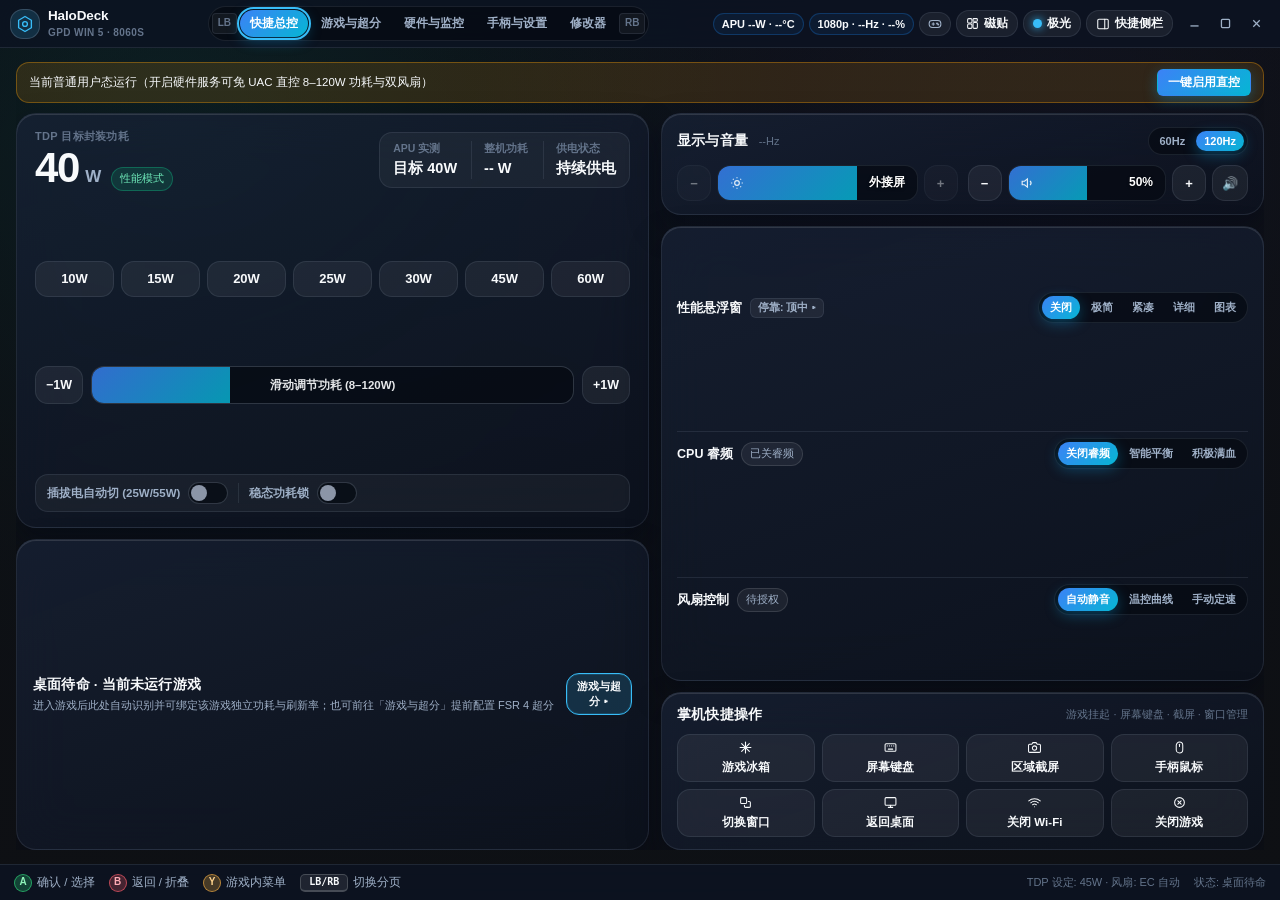
==== src/HaloDeck.App/WebUI/index.html @ 97530189 "feat: 新增游戏修改器功能（flingtrainer 搜索/下载/启动） - 新增「修改器」标签页：支持自由搜索 + 从游戏库选择搜索 - 从 flingtrainer.com 抓取搜索结果与下载" ====
<!DOCTYPE html>
<html lang="zh-CN">
<head>
  <meta charset="UTF-8" />
  <meta name="viewport" content="width=device-width, initial-scale=1.0" />
  <title>HaloDeck · 掌机全能控制中心</title>
  <link rel="stylesheet" href="styles.css" />
</head>
<body class="mode-console" data-theme="aurora" data-layout="bento">
  <!-- Dynamic Game Hero Blurred Backdrop -->
  <div id="ambientBackdrop" class="ambient-backdrop" aria-hidden="true">
    <img id="ambientHeroImg" class="ambient-hero-img is-empty" alt="" />
    <div class="ambient-vignette"></div>
  </div>

  <div id="appShell" class="app-shell">
    <!-- Console Top Navigation Bar (48px, hidden in QAM mode) -->
    <header id="topBar" class="top-bar">
      <div class="top-brand">
        <div class="brand-mark" aria-hidden="true">
          <svg viewBox="0 0 24 24" width="18" height="18" fill="none" stroke="currentColor" stroke-width="1.8" stroke-linecap="round" stroke-linejoin="round">
            <polygon points="12 2 20.5 7 20.5 17 12 22 3.5 17 3.5 7"></polygon>
            <circle cx="12" cy="12" r="3.2"></circle>
          </svg>
        </div>
        <div class="brand-copy">
          <span class="brand-title">HaloDeck</span>
          <span id="deviceTag" class="brand-sub">GPD WIN 5 · 8060S</span>
        </div>
      </div>

      <nav class="top-nav" aria-label="主功能导航">
        <span class="bumper-cap" title="LB 向左切换">LB</span>
        <button class="tab-btn active" data-nav="handheld" data-focusable="true">快捷总控</button>
        <button class="tab-btn" data-nav="opti" data-focusable="true">游戏与超分</button>
        <button class="tab-btn" data-nav="monitor" data-focusable="true">硬件与监控</button>
        <button class="tab-btn" data-nav="controls" data-focusable="true">手柄与设置</button>
        <button class="tab-btn" data-nav="trainers" data-focusable="true">修改器</button>
        <span class="bumper-cap" title="RB 向右切换">RB</span>
      </nav>

      <div class="top-actions">
        <button id="topApuChip" class="gp-status-chip sys-top-chip" data-focusable="true" title="点击查看硬件精调与监控">
          <span id="topApuLabel">APU --W · --°C</span>
        </button>

        <button id="topSysChip" class="gp-status-chip sys-top-chip" data-focusable="true" title="点击回到快捷总控">
          <span id="topSysLabel">1080p · --Hz · --%</span>
        </button>

        <div id="controllerChip" class="gp-status-chip" title="控制器连接状态">
          <svg viewBox="0 0 24 24" width="14" height="14" fill="none" stroke="currentColor" stroke-width="1.8" stroke-linecap="round" stroke-linejoin="round">
            <rect x="2" y="6" width="20" height="12" rx="5"></rect>
            <path d="M7 12h4M9 10v4"></path>
            <circle cx="15.5" cy="11" r="0.8" fill="currentColor"></circle>
            <circle cx="17.5" cy="13" r="0.8" fill="currentColor"></circle>
          </svg>
          <span id="controllerLabel">键鼠 / 触摸</span>
        </div>

        <button id="btnLayoutSwitch" class="top-pill-btn" data-focusable="true" title="切换布局风格：掌机大磁贴 / 桌面仪表盘">
          <svg viewBox="0 0 24 24" width="13" height="13" fill="none" stroke="currentColor" stroke-width="1.9" stroke-linecap="round" stroke-linejoin="round">
            <rect x="3" y="3" width="8" height="8" rx="2"></rect>
            <rect x="13" y="3" width="8" height="5" rx="1.6"></rect>
            <rect x="13" y="10" width="8" height="11" rx="2"></rect>
            <rect x="3" y="13" width="8" height="8" rx="2"></rect>
          </svg>
          <span id="topLayoutLabel">磁贴</span>
        </button>

        <button id="btnThemeSwitch" class="top-pill-btn theme-pill-btn" data-focusable="true" title="切换深浅配色：极光深色 / 凝霜浅色">
          <span class="theme-dot" aria-hidden="true"></span>
          <span id="topThemeLabel">极光</span>
        </button>

        <button id="btnOpenQam" class="top-pill-btn" data-focusable="true" title="打开右侧掌机快捷侧栏">
          <svg viewBox="0 0 24 24" width="14" height="14" fill="none" stroke="currentColor" stroke-width="1.8" stroke-linecap="round" stroke-linejoin="round">
            <rect x="3" y="4" width="18" height="16" rx="2"></rect>
            <line x1="15" y1="4" x2="15" y2="20"></line>
          </svg>
          <span>快捷侧栏</span>
        </button>

        <div class="win-controls">
          <button id="btnMinimize" class="win-btn" title="最小化到托盘" aria-label="最小化">
            <svg viewBox="0 0 16 16" width="13" height="13" fill="none" stroke="currentColor" stroke-width="1.6"><line x1="3" y1="11" x2="13" y2="11"></line></svg>
          </button>
          <button id="btnFullscreen" class="win-btn" title="切换全屏掌机模式" aria-label="全屏">
            <svg viewBox="0 0 16 16" width="13" height="13" fill="none" stroke="currentColor" stroke-width="1.6"><rect x="3" y="3" width="10" height="10" rx="1.2"></rect></svg>
          </button>
          <button id="btnCloseApp" class="win-btn win-btn-close" title="隐藏到系统托盘" aria-label="关闭">
            <svg viewBox="0 0 16 16" width="13" height="13" fill="none" stroke="currentColor" stroke-width="1.6"><line x1="4" y1="4" x2="12" y2="12"></line><line x1="12" y1="4" x2="4" y2="12"></line></svg>
          </button>
        </div>
      </div>
    </header>

    <!-- Primary Content Region (dynamically rendered for Console OR QAM mode) -->
    <main id="mainView" class="main-view"></main>

    <!-- Right Vertical Icon Rail (visible only in QAM mode, matched to frequency order) -->
    <aside id="qamRail" class="qam-rail hidden" aria-label="侧栏页面切换">
      <span class="qam-bumper">LB</span>
      <div class="qam-rail-items">
        <button class="qam-rail-btn active" data-qam-tab="handheld" title="一屏快捷总控">
          <svg viewBox="0 0 24 24" width="18" height="18" fill="none" stroke="currentColor" stroke-width="1.8" stroke-linecap="round" stroke-linejoin="round">
            <rect x="3" y="3" width="8" height="8" rx="2.2"></rect>
            <rect x="13" y="3" width="8" height="8" rx="2.2"></rect>
            <rect x="3" y="13" width="8" height="8" rx="2.2"></rect>
            <rect x="13" y="13" width="8" height="8" rx="2.2"></rect>
          </svg>
        </button>
        <button class="qam-rail-btn" data-qam-tab="opti" title="游戏专属与超分">
          <svg viewBox="0 0 24 24" width="18" height="18" fill="none" stroke="currentColor" stroke-width="1.8" stroke-linecap="round" stroke-linejoin="round">
            <polygon points="13 2 3 14 12 14 11 22 21 10 12 10 13 2"></polygon>
          </svg>
        </button>
        <button class="qam-rail-btn" data-qam-tab="osd" title="硬件微调与监控">
          <svg viewBox="0 0 24 24" width="18" height="18" fill="none" stroke="currentColor" stroke-width="1.8" stroke-linecap="round" stroke-linejoin="round">
            <polyline points="22 12 18 12 15 20 9 4 6 12 2 12"></polyline>
          </svg>
        </button>
        <button class="qam-rail-btn" data-qam-tab="controls" title="手柄与系统设置">
          <svg viewBox="0 0 24 24" width="18" height="18" fill="none" stroke="currentColor" stroke-width="1.8" stroke-linecap="round" stroke-linejoin="round">
            <rect x="2" y="6" width="20" height="12" rx="4"></rect>
            <path d="M6 12h4M8 10v4"></path>
            <circle cx="15.5" cy="11" r="1"></circle>
            <circle cx="17.5" cy="13" r="1"></circle>
          </svg>
        </button>
      </div>
      <span class="qam-bumper">RB</span>
    </aside>

    <!-- Handheld Bottom Action Prompt Strip -->
    <footer id="gamepadLegend" class="bottom-legend"></footer>
  </div>

  <!-- Frosted Diagnostics / INI Viewer / Back-Key Picker Modal -->
  <div id="modalBackdrop" class="modal-backdrop hidden">
    <div class="modal-panel" role="dialog" aria-modal="true" aria-labelledby="modalTitle">
      <div class="modal-head">
        <div>
          <h3 id="modalTitle" class="modal-title">诊断详情</h3>
          <p id="modalSubtitle" class="modal-sub"></p>
        </div>
        <button id="btnCloseModal" class="btn btn-sm" data-focusable="true">关闭 [B]</button>
      </div>
      <div id="modalBody" class="modal-body"></div>
    </div>
  </div>

  <!-- Non-blocking Floating Toasts -->
  <div id="toastStack" class="toast-stack" aria-live="polite"></div>

  <script src="app.js"></script>
</body>
</html>
---- src/HaloDeck.App/WebUI/styles.css ----
:root {
  --bg-base: #0e1014;
  --bg-elevated: rgba(20, 23, 29, 0.84);
  --bg-card: rgba(24, 28, 35, 0.82);
  --bg-row: rgba(31, 36, 45, 0.72);
  --bg-well: rgba(11, 13, 17, 0.88);
  --accent: #1a8cff;
  --accent-hover: #3399ff;
  --accent-soft: rgba(26, 140, 255, 0.16);
  --accent-glow: rgba(26, 140, 255, 0.34);
  --success: #2fd67b;
  --success-soft: rgba(47, 214, 123, 0.16);
  --warning: #f5b042;
  --warning-soft: rgba(245, 176, 66, 0.16);
  --danger: #ff5d6c;
  --danger-soft: rgba(255, 93, 108, 0.14);
  --border: rgba(255, 255, 255, 0.085);
  --border-strong: rgba(255, 255, 255, 0.16);
  --text-primary: #f2f5fa;
  --text-secondary: #a7b1c2;
  --text-muted: #6c7688;
  --radius-sm: 6px;
  --radius-md: 10px;
  --radius-lg: 14px;
  --font-sans: "Segoe UI Variable Text", "Segoe UI", "Microsoft YaHei UI", sans-serif;
  --font-mono: "Cascadia Code", "Consolas", monospace;
}

* {
  box-sizing: border-box;
  user-select: none;
  -webkit-user-drag: none;
}

html, body {
  margin: 0;
  padding: 0;
  width: 100%;
  height: 100%;
  overflow: hidden;
  background: var(--bg-base);
  color: var(--text-primary);
  font-family: var(--font-sans);
  font-size: 13px;
  line-height: 1.45;
  -webkit-font-smoothing: antialiased;
}

.hidden {
  display: none !important;
}

/* Custom thin dark scrollbars */
::-webkit-scrollbar {
  width: 5px;
  height: 5px;
}
::-webkit-scrollbar-track {
  background: transparent;
}
::-webkit-scrollbar-thumb {
  background: rgba(255, 255, 255, 0.14);
  border-radius: 999px;
}
::-webkit-scrollbar-thumb:hover {
  background: rgba(255, 255, 255, 0.24);
}

/* Blurred dynamic game hero background */
.ambient-backdrop {
  position: fixed;
  inset: 0;
  z-index: 0;
  pointer-events: none;
  overflow: hidden;
  background: radial-gradient(circle at 22% 18%, rgba(38, 52, 74, 0.28), #0e1014 68%);
}

.ambient-hero-img {
  width: 100%;
  height: 100%;
  object-fit: cover;
  transform: scale(1.08);
  filter: blur(42px) brightness(0.36) saturate(1.18);
  opacity: 0.72;
  transition: opacity 0.35s ease;
}

.ambient-hero-img.is-empty {
  opacity: 0;
}

.ambient-vignette {
  position: absolute;
  inset: 0;
  background:
    linear-gradient(180deg, rgba(14, 16, 20, 0.52) 0%, rgba(14, 16, 20, 0.78) 55%, rgba(14, 16, 20, 0.96) 100%),
    radial-gradient(ellipse at 18% 20%, transparent 15%, rgba(14, 16, 20, 0.75) 85%);
}

/* Shell Layout */
.app-shell {
  position: relative;
  z-index: 1;
  display: grid;
  grid-template-rows: 48px 1fr 36px;
  height: 100vh;
  width: 100vw;
}

/* Top Bar */
.top-bar {
  display: flex;
  align-items: center;
  justify-content: space-between;
  padding: 0 10px;
  background: rgba(14, 16, 20, 0.88);
  backdrop-filter: blur(20px);
  border-bottom: 1px solid var(--border);
  gap: 8px;
}

.top-brand {
  display: flex;
  align-items: center;
  gap: 8px;
  min-width: auto;
  flex-shrink: 0;
}

.brand-mark {
  width: 30px;
  height: 30px;
  border-radius: 8px;
  background: rgba(26, 140, 255, 0.14);
  border: 1px solid rgba(26, 140, 255, 0.36);
  color: #7cc0ff;
  display: grid;
  place-items: center;
}

.brand-copy {
  display: flex;
  flex-direction: column;
}

.brand-title {
  font-size: 13.5px;
  font-weight: 700;
  letter-spacing: -0.01em;
}

.brand-sub {
  font-size: 10px;
  color: var(--text-muted);
  font-weight: 600;
  letter-spacing: 0.04em;
}

.top-nav {
  display: flex;
  align-items: center;
  gap: 3px;
  padding: 3px;
  background: var(--bg-well);
  border: 1px solid var(--border);
  border-radius: 9px;
  flex-shrink: 0;
}

.bumper-cap {
  font-size: 10px;
  font-weight: 700;
  color: var(--text-muted);
  padding: 2px 5px;
  border-radius: 4px;
  background: rgba(255, 255, 255, 0.05);
  border: 1px solid var(--border);
  white-space: nowrap;
}

.tab-btn {
  border: none;
  background: transparent;
  color: var(--text-secondary);
  padding: 5px 10px;
  border-radius: 6px;
  font-size: 12px;
  font-weight: 600;
  white-space: nowrap;
  cursor: pointer;
  transition: background 0.14s ease, color 0.14s ease;
}

.tab-btn:hover {
  color: var(--text-primary);
  background: rgba(255, 255, 255, 0.05);
}

.tab-btn.active {
  background: var(--accent);
  color: #ffffff;
  box-shadow: 0 2px 10px var(--accent-glow);
}

.top-actions {
  display: flex;
  align-items: center;
  gap: 5px;
  min-width: 0;
  flex-shrink: 1;
}

.gp-status-chip {
  display: inline-flex;
  align-items: center;
  gap: 5px;
  padding: 4px 8px;
  border-radius: 999px;
  font-size: 11px;
  font-weight: 600;
  white-space: nowrap;
  overflow: hidden;
  text-overflow: ellipsis;
  max-width: 215px;
  color: var(--text-secondary);
  background: var(--surface-subtle, rgba(255, 255, 255, 0.04));
  border: 1px solid var(--border);
}

.gp-status-chip.connected {
  color: #7eeea9;
  border-color: rgba(47, 214, 123, 0.35);
  background: rgba(47, 214, 123, 0.11);
}

.top-pill-btn {
  display: inline-flex;
  align-items: center;
  gap: 5px;
  padding: 5px 9px;
  border-radius: 7px;
  border: 1px solid var(--border-strong);
  background: rgba(255, 255, 255, 0.05);
  color: var(--text-primary);
  font-size: 11.5px;
  font-weight: 600;
  white-space: nowrap;
  cursor: pointer;
}

.top-pill-btn:hover {
  background: rgba(255, 255, 255, 0.11);
}

.win-controls {
  display: flex;
  align-items: center;
  gap: 3px;
  margin-left: 2px;
  flex-shrink: 0;
}

.win-btn {
  width: 28px;
  height: 28px;
  border-radius: 7px;
  border: 1px solid transparent;
  background: transparent;
  color: var(--text-secondary);
  display: grid;
  place-items: center;
  cursor: pointer;
}

.win-btn:hover {
  background: rgba(255, 255, 255, 0.08);
  color: var(--text-primary);
}

.win-btn-close:hover {
  background: rgba(255, 93, 108, 0.2);
  color: #ff99a2;
}

/* Main Content */
.main-view {
  min-height: 0;
  overflow: hidden;
  padding: 14px 16px;
}

/* Controller / Keyboard Visual Focus Ring (ClawTweaks Style) */
.gp-focused {
  outline: 2px solid var(--accent) !important;
  outline-offset: 1px;
  box-shadow: 0 0 0 4px rgba(26, 140, 255, 0.20) !important;
}

/* ---------------- View 1: Tune & Inject Split View ---------------- */
.tune-layout {
  display: grid;
  grid-template-columns: 420px 1fr;
  gap: 14px;
  height: 100%;
  min-height: 0;
}

.tune-left {
  display: flex;
  flex-direction: column;
  gap: 10px;
  min-height: 0;
}

.hero-card {
  background: var(--bg-card);
  backdrop-filter: blur(24px);
  border: 1px solid var(--border);
  border-radius: var(--radius-lg);
  overflow: hidden;
  display: flex;
  flex-direction: column;
}

.hero-banner {
  position: relative;
  height: 118px;
  background: #14171f;
  overflow: hidden;
}

.hero-banner-img {
  width: 100%;
  height: 100%;
  object-fit: cover;
  opacity: 0.92;
}

.hero-banner-scrim {
  position: absolute;
  inset: 0;
  background: linear-gradient(180deg, rgba(14, 16, 20, 0.14) 0%, rgba(20, 23, 29, 0.88) 78%, rgba(24, 28, 35, 1) 100%);
}

.hero-top-pills {
  position: absolute;
  top: 10px;
  left: 12px;
  right: 12px;
  display: flex;
  justify-content: space-between;
  align-items: center;
  gap: 8px;
}

.hero-title-row {
  position: absolute;
  left: 14px;
  right: 14px;
  bottom: 10px;
  display: flex;
  align-items: flex-end;
  justify-content: space-between;
  gap: 10px;
}

.hero-logo {
  max-height: 44px;
  max-width: 220px;
  object-fit: contain;
  filter: drop-shadow(0 2px 8px rgba(0, 0, 0, 0.75));
}

.hero-title {
  margin: 0;
  font-size: 18px;
  font-weight: 700;
  letter-spacing: -0.015em;
  text-shadow: 0 2px 10px rgba(0, 0, 0, 0.8);
  white-space: nowrap;
  overflow: hidden;
  text-overflow: ellipsis;
}

.hero-body {
  padding: 8px 14px 12px;
  display: flex;
  flex-direction: column;
  gap: 9px;
}

.hero-meta-line {
  font-size: 11.5px;
  color: var(--text-secondary);
  white-space: nowrap;
  overflow: hidden;
  text-overflow: ellipsis;
}

.cap-strip {
  display: flex;
  flex-wrap: wrap;
  gap: 5px;
}

.pill-badge {
  display: inline-flex;
  align-items: center;
  gap: 5px;
  padding: 3px 8px;
  border-radius: 6px;
  font-size: 10.5px;
  font-weight: 600;
  color: var(--text-secondary);
  background: rgba(255, 255, 255, 0.06);
  border: 1px solid var(--border);
  backdrop-filter: blur(8px);
}

.pill-badge.live {
  color: #82f0ae;
  background: rgba(20, 44, 30, 0.78);
  border-color: rgba(47, 214, 123, 0.42);
}

.pill-badge.blue {
  color: #8dc7ff;
  background: rgba(18, 42, 72, 0.78);
  border-color: rgba(26, 140, 255, 0.44);
}

.pill-badge.warn {
  color: #ffd083;
  background: rgba(54, 40, 16, 0.8);
  border-color: rgba(245, 176, 66, 0.44);
}

.pill-badge.danger {
  color: #ffa5ae;
  background: rgba(56, 20, 26, 0.82);
  border-color: rgba(255, 93, 108, 0.44);
}

.target-switcher {
  border-top: 1px solid var(--border);
  padding-top: 8px;
  display: flex;
  flex-direction: column;
  gap: 6px;
}

.target-switcher-head {
  display: flex;
  justify-content: space-between;
  align-items: center;
  font-size: 11px;
  color: var(--text-muted);
  font-weight: 600;
}

.target-chips {
  display: flex;
  flex-wrap: wrap;
  gap: 5px;
}

.target-chip {
  max-width: 124px;
  padding: 4px 8px;
  border-radius: 6px;
  border: 1px solid var(--border);
  background: rgba(255, 255, 255, 0.04);
  color: var(--text-secondary);
  font-size: 11px;
  font-weight: 600;
  white-space: nowrap;
  overflow: hidden;
  text-overflow: ellipsis;
  cursor: pointer;
}

.target-chip:hover {
  background: rgba(255, 255, 255, 0.09);
  color: var(--text-primary);
}

.target-chip.active {
  background: var(--accent-soft);
  border-color: rgba(26, 140, 255, 0.52);
  color: #96cbff;
}

/* Primary Action Dock */
.action-dock {
  background: var(--bg-card);
  backdrop-filter: blur(24px);
  border: 1px solid var(--border);
  border-radius: var(--radius-lg);
  padding: 11px;
  display: flex;
  flex-direction: column;
  gap: 8px;
}

.btn {
  display: inline-flex;
  align-items: center;
  justify-content: center;
  gap: 7px;
  border-radius: 8px;
  border: 1px solid var(--border);
  background: rgba(255, 255, 255, 0.06);
  color: var(--text-primary);
  padding: 8px 12px;
  font-size: 12.5px;
  font-weight: 600;
  cursor: pointer;
  transition: background 0.14s ease, border-color 0.14s ease, transform 0.08s ease;
}

.btn:hover:not(:disabled) {
  background: rgba(255, 255, 255, 0.12);
  border-color: var(--border-strong);
}

.btn:active:not(:disabled) {
  transform: scale(0.985);
}

.btn:disabled {
  opacity: 0.42;
  cursor: not-allowed;
}

.btn-primary {
  background: var(--accent);
  border-color: rgba(125, 195, 255, 0.4);
  color: #ffffff;
  font-size: 13px;
  padding: 10px 14px;
  box-shadow: 0 4px 14px rgba(26, 140, 255, 0.25);
}

.btn-primary:hover:not(:disabled) {
  background: var(--accent-hover);
}

.btn-danger-soft {
  color: #ffb0b8;
  background: rgba(255, 93, 108, 0.10);
  border-color: rgba(255, 93, 108, 0.28);
}

.btn-danger-soft:hover:not(:disabled) {
  background: rgba(255, 93, 108, 0.18);
}

.btn-sm {
  padding: 5px 10px;
  font-size: 11.5px;
  border-radius: 6px;
}

.action-row-2 {
  display: grid;
  grid-template-columns: 1fr 1fr;
  gap: 7px;
}

.action-row-3 {
  display: grid;
  grid-template-columns: repeat(3, 1fr);
  gap: 6px;
}

/* ClawTweaks Tuning Sheet (Right Column) */
.tune-right {
  min-height: 0;
  overflow-y: auto;
  padding-right: 3px;
  display: flex;
  flex-direction: column;
  gap: 11px;
}

.section-label {
  font-size: 11px;
  font-weight: 700;
  color: var(--text-muted);
  letter-spacing: 0.04em;
  margin-bottom: 5px;
  display: flex;
  align-items: center;
  justify-content: space-between;
}

.preset-grid {
  display: grid;
  grid-template-columns: 1fr 1fr;
  gap: 8px;
}

.preset-card {
  text-align: left;
  padding: 10px 12px;
  border-radius: var(--radius-md);
  background: var(--bg-card);
  border: 1px solid var(--border);
  color: var(--text-primary);
  cursor: pointer;
  display: flex;
  flex-direction: column;
  gap: 3px;
  transition: background 0.14s ease, border-color 0.14s ease;
}

.preset-card:hover {
  background: rgba(34, 39, 49, 0.9);
  border-color: var(--border-strong);
}

.preset-card.active {
  background: linear-gradient(135deg, rgba(26, 140, 255, 0.18), rgba(24, 28, 35, 0.92));
  border-color: var(--accent);
}

.preset-card-head {
  display: flex;
  align-items: center;
  justify-content: space-between;
  gap: 6px;
}

.preset-name {
  font-size: 12.5px;
  font-weight: 700;
}

.preset-tag {
  font-size: 10px;
  padding: 1px 6px;
  border-radius: 4px;
  background: rgba(255, 255, 255, 0.07);
  color: var(--text-secondary);
}

.preset-card.active .preset-tag {
  background: rgba(26, 140, 255, 0.25);
  color: #a9d5ff;
}

.preset-sub {
  font-size: 11px;
  color: var(--text-secondary);
  white-space: nowrap;
  overflow: hidden;
  text-overflow: ellipsis;
}

/* ClawTweaks Hairline Settings Group */
.cw-group {
  background: var(--bg-card);
  backdrop-filter: blur(22px);
  border: 1px solid var(--border);
  border-radius: var(--radius-md);
  overflow: hidden;
}

.cw-row {
  display: flex;
  align-items: center;
  justify-content: space-between;
  gap: 14px;
  padding: 10px 14px;
  min-height: 46px;
}

.cw-row + .cw-row {
  border-top: 1px solid var(--border);
}

.cw-row-copy {
  display: flex;
  flex-direction: column;
  gap: 1px;
  min-width: 0;
}

.cw-row-title {
  font-size: 12.5px;
  font-weight: 600;
  color: var(--text-primary);
}

.cw-row-sub {
  font-size: 11px;
  color: var(--text-muted);
}

/* Segmented Pill Selector (Replaces <select>) */
.seg-group {
  display: inline-flex;
  align-items: center;
  gap: 3px;
  padding: 3px;
  background: var(--bg-well);
  border: 1px solid var(--border);
  border-radius: 8px;
  flex-shrink: 0;
}

.seg-btn {
  border: none;
  background: transparent;
  color: var(--text-secondary);
  padding: 5px 10px;
  border-radius: 6px;
  font-size: 11.5px;
  font-weight: 600;
  cursor: pointer;
  white-space: nowrap;
  transition: background 0.14s ease, color 0.14s ease;
}

.seg-btn:hover {
  color: var(--text-primary);
  background: rgba(255, 255, 255, 0.05);
}

.seg-btn.active {
  background: var(--accent);
  color: #ffffff;
  box-shadow: 0 1px 6px rgba(26, 140, 255, 0.32);
}

.seg-group.compact .seg-btn {
  padding: 4px 8px;
  font-size: 11px;
}

/* Tactile Toggle Switch */
.cw-switch {
  position: relative;
  width: 40px;
  height: 22px;
  border-radius: 999px;
  border: 1px solid var(--border-strong);
  background: var(--bg-well);
  padding: 0;
  cursor: pointer;
  flex-shrink: 0;
  transition: background 0.16s ease, border-color 0.16s ease;
}

.cw-switch-thumb {
  position: absolute;
  top: 2px;
  left: 2px;
  width: 16px;
  height: 16px;
  border-radius: 50%;
  background: #8b95a7;
  transition: transform 0.16s ease, background 0.16s ease;
}

.cw-switch.on {
  background: var(--accent);
  border-color: rgba(140, 200, 255, 0.45);
}

.cw-switch.on .cw-switch-thumb {
  transform: translateX(18px);
  background: #ffffff;
}

/* Collapsible Advanced Disclosure */
.cw-disclosure-btn {
  width: 100%;
  border: none;
  background: rgba(255, 255, 255, 0.02);
  color: var(--text-primary);
  padding: 9px 14px;
  display: flex;
  align-items: center;
  justify-content: space-between;
  gap: 10px;
  cursor: pointer;
  font-size: 12px;
  font-weight: 600;
}

.cw-disclosure-btn:hover {
  background: rgba(255, 255, 255, 0.05);
}

.cw-disclosure-summary {
  font-size: 11px;
  font-weight: 500;
  color: var(--text-muted);
}

.cw-disclosure-body {
  border-top: 1px solid var(--border);
}

/* ---------------- View 2: 2:3 Poster Library Shelf ---------------- */
.library-shell {
  display: flex;
  flex-direction: column;
  gap: 12px;
  height: 100%;
  min-height: 0;
}

.library-toolbar {
  display: flex;
  align-items: center;
  justify-content: space-between;
  gap: 10px;
  flex-wrap: wrap;
}

.toolbar-left {
  display: flex;
  align-items: center;
  gap: 8px;
}

.search-box {
  display: flex;
  align-items: center;
  gap: 7px;
  background: var(--bg-well);
  border: 1px solid var(--border);
  border-radius: 8px;
  padding: 0 10px;
  height: 32px;
  width: 230px;
  color: var(--text-muted);
}

.search-box input {
  width: 100%;
  border: none;
  outline: none;
  background: transparent;
  color: var(--text-primary);
  font-size: 12px;
  font-family: inherit;
  user-select: text;
}

.poster-grid {
  flex: 1;
  min-height: 0;
  overflow-y: auto;
  display: grid;
  grid-template-columns: repeat(auto-fill, minmax(168px, 1fr));
  align-content: start;
  gap: 14px;
  padding: 3px 4px 10px 2px;
}

.poster-card {
  position: relative;
  width: 100%;
  min-height: 245px;
  aspect-ratio: 2 / 3;
  border-radius: 10px;
  overflow: hidden;
  border: 1px solid var(--border);
  background: #151922;
  padding: 0;
  color: var(--text-primary);
  text-align: left;
  cursor: pointer;
  transition: transform 0.14s ease, border-color 0.14s ease, box-shadow 0.14s ease;
}

.poster-card:hover {
  transform: translateY(-2px);
  border-color: var(--border-strong);
  box-shadow: 0 10px 24px rgba(0, 0, 0, 0.5);
}

.poster-card.active {
  border-color: var(--accent);
  box-shadow: 0 0 0 1px var(--accent), 0 10px 26px rgba(26, 140, 255, 0.25);
}

.poster-img {
  position: absolute;
  inset: 0;
  width: 100%;
  height: 100%;
  object-fit: cover;
  display: block;
}

.poster-fallback {
  position: absolute;
  inset: 0;
  width: 100%;
  height: 100%;
  display: flex;
  flex-direction: column;
  align-items: center;
  justify-content: center;
  gap: 8px;
  padding: 14px;
  background: linear-gradient(160deg, #1b212d 0%, #11141a 100%);
  color: var(--text-muted);
  text-align: center;
}

.poster-scrim {
  position: absolute;
  inset: 0;
  background: linear-gradient(180deg, rgba(14, 16, 20, 0.55) 0%, transparent 28%, transparent 55%, rgba(11, 13, 17, 0.94) 100%);
}

.poster-top {
  position: absolute;
  top: 7px;
  left: 7px;
  right: 7px;
  display: flex;
  justify-content: space-between;
  align-items: center;
  gap: 4px;
}

.poster-bottom {
  position: absolute;
  left: 9px;
  right: 9px;
  bottom: 8px;
  display: flex;
  flex-direction: column;
  gap: 2px;
}

.poster-title {
  font-size: 12.5px;
  font-weight: 700;
  white-space: nowrap;
  overflow: hidden;
  text-overflow: ellipsis;
  text-shadow: 0 1px 4px rgba(0, 0, 0, 0.9);
}

.poster-sub {
  font-size: 10.5px;
  color: var(--text-secondary);
  white-space: nowrap;
  overflow: hidden;
  text-overflow: ellipsis;
}

/* ---------------- View 3 & 4: Clean Hairline Pages ---------------- */
.page-scroll {
  height: 100%;
  overflow-y: auto;
  display: flex;
  flex-direction: column;
  gap: 12px;
  padding-right: 4px;
}

.comp-actions {
  display: flex;
  align-items: center;
  gap: 7px;
  flex-shrink: 0;
}

.comp-progress {
  width: 110px;
  height: 4px;
  border-radius: 999px;
  background: rgba(255, 255, 255, 0.10);
  overflow: hidden;
}

.comp-progress-fill {
  height: 100%;
  background: var(--accent);
  transition: width 0.15s ease;
}

/* Graphical Controller / Keyboard Keycaps (ClawTweaks Shortcuts style) */
.keycap-combo {
  display: inline-flex;
  align-items: center;
  gap: 5px;
}

.keycap-pill {
  display: inline-flex;
  align-items: center;
  justify-content: center;
  min-width: 26px;
  height: 23px;
  padding: 0 8px;
  border-radius: 5px;
  background: rgba(255, 255, 255, 0.08);
  border: 1px solid rgba(255, 255, 255, 0.18);
  border-bottom-width: 2px;
  color: var(--text-primary);
  font-size: 11px;
  font-weight: 700;
  font-family: var(--font-mono);
}

.keycap-plus {
  font-size: 11px;
  color: var(--text-muted);
  font-weight: 700;
}

/* Bottom Legend Bar */
.bottom-legend {
  display: flex;
  align-items: center;
  justify-content: space-between;
  padding: 0 14px;
  background: rgba(12, 14, 18, 0.94);
  border-top: 1px solid var(--border);
  font-size: 11.5px;
  color: var(--text-secondary);
}

.legend-group {
  display: flex;
  align-items: center;
  gap: 14px;
}

.legend-item {
  display: inline-flex;
  align-items: center;
  gap: 5px;
}

.gp-btn-glyph {
  display: inline-grid;
  place-items: center;
  width: 18px;
  height: 18px;
  border-radius: 50%;
  font-size: 10px;
  font-weight: 800;
  color: #ffffff;
  background: rgba(255, 255, 255, 0.15);
  border: 1px solid rgba(255, 255, 255, 0.25);
}

.gp-btn-glyph.a { background: rgba(47, 214, 123, 0.25); border-color: rgba(47, 214, 123, 0.65); color: #8ff5ba; }
.gp-btn-glyph.b { background: rgba(255, 93, 108, 0.24); border-color: rgba(255, 93, 108, 0.65); color: #ffabb4; }
.gp-btn-glyph.x { background: rgba(26, 140, 255, 0.25); border-color: rgba(26, 140, 255, 0.65); color: #8ec9ff; }
.gp-btn-glyph.y { background: rgba(245, 176, 66, 0.25); border-color: rgba(245, 176, 66, 0.65); color: #ffd48e; }

/* ---------------- ClawTweaks QAM Mode (440px Split Shell + Right Rail) ---------------- */
body.mode-qam .top-bar {
  display: none;
}

body.mode-qam .app-shell {
  grid-template-columns: 1fr 52px;
  grid-template-rows: 1fr 36px;
}

body.mode-qam .main-view {
  grid-column: 1;
  grid-row: 1;
  padding: 10px 10px 10px 12px;
  overflow-y: auto;
}

body.mode-qam .qam-rail {
  grid-column: 2;
  grid-row: 1;
  display: flex;
  flex-direction: column;
  align-items: center;
  justify-content: space-between;
  padding: 10px 0;
  background: rgba(11, 13, 17, 0.92);
  border-left: 1px solid var(--border);
}

.qam-bumper {
  font-size: 10px;
  font-weight: 700;
  color: var(--text-muted);
  padding: 2px 6px;
  border-radius: 4px;
  background: rgba(255, 255, 255, 0.06);
  border: 1px solid var(--border);
}

.qam-rail-items {
  display: flex;
  flex-direction: column;
  gap: 8px;
  width: 100%;
  align-items: center;
}

.qam-rail-btn {
  position: relative;
  width: 38px;
  height: 38px;
  border-radius: 9px;
  border: 1px solid transparent;
  background: transparent;
  color: var(--text-secondary);
  display: grid;
  place-items: center;
  cursor: pointer;
}

.qam-rail-btn:hover {
  background: rgba(255, 255, 255, 0.07);
  color: var(--text-primary);
}

.qam-rail-btn.active {
  background: rgba(26, 140, 255, 0.16);
  border-color: rgba(26, 140, 255, 0.42);
  color: #ffffff;
}

.qam-rail-btn.active::after {
  content: "";
  position: absolute;
  left: -7px;
  top: 7px;
  bottom: 7px;
  width: 3px;
  border-radius: 0 3px 3px 0;
  background: var(--accent);
}

.qam-stack .seg-group {
  display: flex;
  width: 100%;
}

.qam-stack .seg-btn {
  flex: 1;
  text-align: center;
}

body.mode-qam .bottom-legend {
  grid-column: 1 / -1;
  grid-row: 2;
  padding: 0 10px;
}

.qam-stack {
  display: flex;
  flex-direction: column;
  gap: 9px;
}

.qam-game-pill {
  display: flex;
  align-items: center;
  gap: 10px;
  padding: 8px 10px;
  border-radius: var(--radius-md);
  background: var(--bg-card);
  border: 1px solid var(--border);
}

.qam-thumb {
  width: 32px;
  height: 46px;
  border-radius: 5px;
  object-fit: cover;
  background: #171b24;
  flex-shrink: 0;
}

.qam-game-meta {
  min-width: 0;
  flex: 1;
}

.qam-game-title {
  font-size: 12.5px;
  font-weight: 700;
  white-space: nowrap;
  overflow: hidden;
  text-overflow: ellipsis;
}

.qam-game-sub {
  font-size: 10.5px;
  color: var(--text-secondary);
  white-space: nowrap;
  overflow: hidden;
  text-overflow: ellipsis;
}

.qam-field {
  padding: 9px 11px;
  display: flex;
  flex-direction: column;
  gap: 6px;
}

.qam-field + .qam-field {
  border-top: 1px solid var(--border);
}

.qam-field-head {
  display: flex;
  align-items: center;
  justify-content: space-between;
  font-size: 12px;
  font-weight: 600;
}

.qam-field-hint {
  font-size: 10.5px;
  color: var(--text-muted);
}

.qam-game-row {
  width: 100%;
  text-align: left;
  padding: 8px 10px;
  background: transparent;
  border: none;
  color: var(--text-primary);
  display: flex;
  align-items: center;
  justify-content: space-between;
  gap: 8px;
  cursor: pointer;
}

.qam-game-row + .qam-game-row {
  border-top: 1px solid var(--border);
}

.qam-game-row:hover {
  background: rgba(255, 255, 255, 0.05);
}

.qam-game-row.active {
  background: rgba(26, 140, 255, 0.14);
}

.qam-status-banner {
  display: flex;
  align-items: center;
  gap: 7px;
  padding: 6px 10px;
  border-radius: 8px;
  font-size: 11px;
  font-weight: 600;
  border: 1px solid var(--border);
  background: rgba(255, 255, 255, 0.04);
  color: var(--text-secondary);
}

.qam-status-banner.injected {
  background: rgba(26, 140, 255, 0.12);
  border-color: rgba(26, 140, 255, 0.35);
  color: #cfe6ff;
}

.qam-status-banner.native {
  background: rgba(255, 255, 255, 0.035);
  border-style: dashed;
  border-color: rgba(255, 255, 255, 0.22);
  color: var(--text-secondary);
}

.qam-status-dot {
  width: 7px;
  height: 7px;
  border-radius: 50%;
  flex-shrink: 0;
  background: var(--text-muted);
}

.qam-status-banner.injected .qam-status-dot {
  background: var(--accent);
  box-shadow: 0 0 8px rgba(26, 140, 255, 0.75);
}

.uninjected-preview .preset-card.active {
  background: rgba(255, 255, 255, 0.04);
  border: 1px dashed rgba(255, 255, 255, 0.28);
}

.uninjected-preview .preset-card.active .preset-tag {
  background: rgba(255, 255, 255, 0.08);
  color: var(--text-secondary);
}

.uninjected-preview .seg-btn.active {
  background: rgba(255, 255, 255, 0.07);
  border: 1px dashed rgba(255, 255, 255, 0.28);
  color: var(--text-secondary);
  box-shadow: none;
}

/* Modal & Toast */
.modal-backdrop {
  position: fixed;
  inset: 0;
  z-index: 40;
  background: rgba(8, 10, 14, 0.76);
  backdrop-filter: blur(10px);
  display: grid;
  place-items: center;
  padding: 20px;
}

.modal-panel {
  width: min(860px, 100%);
  max-height: 86vh;
  background: #161920;
  border: 1px solid var(--border-strong);
  border-radius: var(--radius-lg);
  display: flex;
  flex-direction: column;
  overflow: hidden;
  box-shadow: 0 24px 60px rgba(0, 0, 0, 0.72);
}

.modal-head {
  padding: 12px 16px;
  border-bottom: 1px solid var(--border);
  display: flex;
  align-items: center;
  justify-content: space-between;
}

.modal-title {
  margin: 0;
  font-size: 14px;
  font-weight: 700;
}

.modal-sub {
  margin: 2px 0 0;
  font-size: 11.5px;
  color: var(--text-secondary);
}

.modal-body {
  padding: 14px 16px;
  overflow-y: auto;
  display: flex;
  flex-direction: column;
  gap: 10px;
}

.code-block {
  margin: 0;
  padding: 10px 12px;
  border-radius: 8px;
  background: #0d1015;
  border: 1px solid var(--border);
  color: #d6e1f2;
  font-family: var(--font-mono);
  font-size: 11.5px;
  white-space: pre-wrap;
  word-break: break-word;
  user-select: text;
}

.toast-stack {
  position: fixed;
  top: 54px;
  left: 50%;
  transform: translateX(-50%);
  z-index: 60;
  display: flex;
  flex-direction: column;
  align-items: center;
  gap: 6px;
  pointer-events: none;
  max-width: min(90vw, 520px);
}

body.mode-qam .toast-stack {
  top: 12px;
  max-width: 390px;
}

.toast-item {
  padding: 7px 14px;
  border-radius: 999px;
  background: var(--toast-bg, rgba(15, 21, 33, 0.94));
  backdrop-filter: blur(18px);
  border: 1px solid var(--border-strong);
  font-size: 11.5px;
  font-weight: 600;
  color: var(--text-primary);
  box-shadow: 0 10px 28px rgba(0, 0, 0, 0.35);
  text-align: center;
}

.toast-item.success { border-color: rgba(47, 214, 123, 0.5); }
.toast-item.error { border-color: rgba(255, 93, 108, 0.6); }

.mem-alert-card {
  display: flex;
  align-items: center;
  justify-content: space-between;
  gap: 12px;
  padding: 10px 14px;
  margin-bottom: 10px;
  border-radius: 12px;
  background: rgba(255, 176, 32, 0.10);
  border: 1px solid rgba(255, 176, 32, 0.35);
}

.mem-alert-copy {
  display: flex;
  flex-direction: column;
  gap: 2px;
  min-width: 0;
}

.mem-alert-title {
  font-size: 12.5px;
  font-weight: 700;
  color: #ffd37a;
  line-height: 1.3;
}

.mem-alert-sub {
  font-size: 11px;
  color: rgba(235, 242, 255, 0.78);
  line-height: 1.35;
}

.mem-alert-btn {
  flex: 0 0 auto;
  padding: 7px 12px;
  border-radius: 9px;
  border: 1px solid rgba(255, 186, 66, 0.55);
  background: rgba(255, 176, 32, 0.22);
  color: #ffe6b3;
  font-size: 12px;
  font-weight: 700;
  cursor: pointer;
  white-space: nowrap;
  transition: background 140ms ease, border-color 140ms ease;
}

.mem-alert-btn:hover,
.mem-alert-btn.gp-focus {
  background: rgba(255, 176, 32, 0.38);
  border-color: #ffd37a;
}

/* HaloDeck Phase 1 System Control Center */
.sys-top-chip {
  cursor: pointer;
  color: var(--text-primary);
  border-color: rgba(26, 140, 255, 0.25);
  background: rgba(26, 140, 255, 0.08);
  transition: background 0.14s ease, border-color 0.14s ease;
}

.sys-top-chip:hover {
  background: rgba(26, 140, 255, 0.18);
  border-color: rgba(26, 140, 255, 0.45);
}

.sys-telemetry-grid {
  display: grid;
  grid-template-columns: 1fr 1fr;
  gap: 8px;
}

.sys-stat-box {
  padding: 9px 11px;
  border-radius: 10px;
  background: rgba(255, 255, 255, 0.035);
  border: 1px solid var(--border);
  display: flex;
  flex-direction: column;
  gap: 3px;
  min-width: 0;
}

.sys-stat-label {
  font-size: 10.5px;
  color: var(--text-muted);
  font-weight: 600;
}

.sys-stat-value {
  font-size: 14px;
  font-weight: 700;
  color: var(--text-primary);
  white-space: nowrap;
  overflow: hidden;
  text-overflow: ellipsis;
}

.sys-stat-sub {
  font-size: 10.5px;
  color: var(--text-secondary);
  white-space: nowrap;
  overflow: hidden;
  text-overflow: ellipsis;
}

.step-slider {
  display: inline-flex;
  align-items: center;
  gap: 7px;
  flex-shrink: 0;
}

.qam-stack .step-slider {
  width: 100%;
}

.step-btn {
  min-width: 30px;
  height: 28px;
  padding: 0 9px;
  border-radius: 7px;
  border: 1px solid var(--border-strong);
  background: rgba(255, 255, 255, 0.06);
  color: var(--text-primary);
  font-size: 13px;
  font-weight: 700;
  cursor: pointer;
  display: inline-flex;
  align-items: center;
  justify-content: center;
  transition: background 0.14s ease, border-color 0.14s ease;
}

.step-btn:hover:not(:disabled) {
  background: rgba(255, 255, 255, 0.13);
}

.step-btn:disabled {
  opacity: 0.42;
  cursor: not-allowed;
}

.step-btn.active {
  background: rgba(255, 93, 108, 0.20);
  border-color: rgba(255, 93, 108, 0.45);
  color: #ffb8c0;
}

.step-track {
  position: relative;
  min-width: 120px;
  flex: 1;
  height: 28px;
  border-radius: 7px;
  background: var(--bg-well);
  border: 1px solid var(--border);
  overflow: hidden;
  cursor: pointer;
  display: flex;
  align-items: center;
  justify-content: center;
}

.step-fill {
  position: absolute;
  left: 0;
  top: 0;
  bottom: 0;
  background: linear-gradient(90deg, rgba(26, 140, 255, 0.45), rgba(26, 140, 255, 0.78));
  pointer-events: none;
  transition: none;
}

.step-val {
  position: relative;
  z-index: 1;
  font-size: 11.5px;
  font-weight: 700;
  color: #ffffff;
  text-shadow: 0 1px 3px rgba(0, 0, 0, 0.65);
  pointer-events: none;
}

.step-range-input {
  position: absolute;
  inset: 0;
  width: 100%;
  height: 100%;
  margin: 0;
  opacity: 0;
  cursor: pointer;
  z-index: 3;
}

.step-range-input:disabled {
  cursor: not-allowed;
}

.qam-quick-sys-chip {
  font-size: 10.5px;
  padding: 3px 7px;
  border-radius: 6px;
  border: 1px solid rgba(255, 255, 255, 0.16);
  background: rgba(255, 255, 255, 0.05);
  color: var(--text-secondary);
  cursor: pointer;
  white-space: nowrap;
}

.qam-quick-sys-chip.warn {
  border-color: rgba(255, 176, 32, 0.45);
  background: rgba(255, 176, 32, 0.14);
  color: #ffd37a;
}

/* ==================== HaloDeck v0.3.0 Handheld-First Control Center ==================== */

.hh-banner {
  display: flex;
  align-items: center;
  justify-content: space-between;
  gap: 12px;
  padding: 10px 14px;
  margin-bottom: 14px;
  border-radius: 12px;
  border: 1px solid rgba(56, 189, 248, 0.3);
  background: linear-gradient(90deg, rgba(56, 189, 248, 0.12), rgba(20, 27, 40, 0.85));
}

.hh-banner.warn {
  border-color: rgba(251, 191, 36, 0.38);
  background: linear-gradient(90deg, rgba(251, 191, 36, 0.13), rgba(25, 22, 18, 0.86));
}

.hh-banner-text {
  display: flex;
  flex-direction: column;
  gap: 2px;
  font-size: 12.5px;
  color: var(--text-primary, #f1f5f9);
}

.hh-banner-sub {
  font-size: 11.5px;
  color: var(--text-secondary, #94a3b8);
}

.hh-banner-actions {
  display: flex;
  align-items: center;
  gap: 8px;
  flex-shrink: 0;
}

.hh-layout {
  display: grid;
  grid-template-columns: minmax(0, 1.08fr) minmax(0, 0.92fr);
  gap: 14px;
  align-items: start;
}

@media (max-width: 1020px) {
  .hh-layout,
  .mon-top-grid,
  .charts-grid,
  .controls-layout {
    grid-template-columns: 1fr !important;
  }
}

.hh-col {
  display: flex;
  flex-direction: column;
  gap: 14px;
  min-width: 0;
}

.hh-card {
  border-radius: 14px;
  border: 1px solid rgba(255, 255, 255, 0.09);
  background: rgba(17, 23, 34, 0.82);
  padding: 14px 16px;
  box-shadow: 0 8px 24px rgba(0, 0, 0, 0.25);
  min-width: 0;
}

.hh-card-head {
  display: flex;
  align-items: center;
  justify-content: space-between;
  gap: 10px;
  margin-bottom: 10px;
}

.hh-card-title {
  font-size: 13.5px;
  font-weight: 700;
  color: var(--text-primary, #f1f5f9);
  letter-spacing: 0.2px;
}

.hh-card-badge {
  font-size: 11px;
  padding: 3px 8px;
  border-radius: 999px;
  background: rgba(255, 255, 255, 0.06);
  border: 1px solid rgba(255, 255, 255, 0.12);
  color: var(--text-secondary, #94a3b8);
  font-variant-numeric: tabular-nums;
}

.hh-card-badge.live {
  background: rgba(45, 212, 191, 0.14);
  border-color: rgba(45, 212, 191, 0.36);
  color: #5eead4;
}

.hh-card-badge.warn {
  background: rgba(251, 191, 36, 0.14);
  border-color: rgba(251, 191, 36, 0.36);
  color: #fcd34d;
}

/* Power Flow */
.power-flow-grid {
  display: grid;
  grid-template-columns: repeat(2, minmax(0, 1fr));
  gap: 10px;
}

.pf-box {
  border-radius: 10px;
  border: 1px solid rgba(255, 255, 255, 0.08);
  background: rgba(255, 255, 255, 0.03);
  padding: 10px 11px;
  display: flex;
  flex-direction: column;
  gap: 4px;
  min-width: 0;
}

.pf-label {
  font-size: 11px;
  color: var(--text-secondary, #94a3b8);
}

.pf-val {
  font-size: 19px;
  font-weight: 700;
  color: var(--text-primary, #f1f5f9);
  font-variant-numeric: tabular-nums;
  white-space: nowrap;
  overflow: hidden;
  text-overflow: ellipsis;
}

.pf-val.accent-teal,
.accent-teal {
  color: #2dd4bf;
}

.pf-val.warn-amber {
  color: #fbbf24;
}

.pf-sub {
  font-size: 11px;
  color: var(--text-muted, #64748b);
  font-variant-numeric: tabular-nums;
  white-space: nowrap;
  overflow: hidden;
  text-overflow: ellipsis;
}

/* TDP Presets & Slider */
.tdp-presets-grid {
  display: grid;
  grid-template-columns: repeat(3, minmax(0, 1fr));
  gap: 8px;
  margin-bottom: 12px;
}

.tdp-preset-btn {
  display: flex;
  flex-direction: column;
  align-items: flex-start;
  gap: 2px;
  padding: 9px 11px;
  border-radius: 10px;
  border: 1px solid rgba(255, 255, 255, 0.1);
  background: rgba(255, 255, 255, 0.04);
  color: var(--text-primary, #f1f5f9);
  cursor: pointer;
  text-align: left;
  transition: border-color 0.15s ease, background 0.15s ease;
}

.tdp-preset-btn:hover,
.tdp-preset-btn:focus-visible {
  border-color: rgba(56, 189, 248, 0.55);
  background: rgba(56, 189, 248, 0.1);
}

.tdp-preset-btn.active {
  border-color: #2dd4bf;
  background: rgba(45, 212, 191, 0.16);
}

.tdp-preset-name {
  font-size: 12px;
  font-weight: 600;
}

.tdp-preset-watt {
  font-size: 16px;
  font-weight: 700;
  font-variant-numeric: tabular-nums;
  color: #5eead4;
}

.slider-control-row {
  display: flex;
  flex-direction: column;
  gap: 6px;
  margin-bottom: 10px;
}

.slider-header {
  display: flex;
  align-items: center;
  justify-content: space-between;
  font-size: 12px;
  color: var(--text-secondary, #94a3b8);
}

.slider-header strong {
  color: var(--text-primary, #f1f5f9);
  font-variant-numeric: tabular-nums;
}

.hh-range {
  width: 100%;
  accent-color: #2dd4bf;
  cursor: pointer;
}

.linkage-row {
  display: grid;
  grid-template-columns: repeat(2, minmax(0, 1fr));
  gap: 10px;
  padding-top: 8px;
  border-top: 1px solid rgba(255, 255, 255, 0.07);
}

/* Fan Mode Pills */
.fan-mode-pills {
  display: grid;
  grid-template-columns: repeat(5, minmax(0, 1fr));
  gap: 6px;
  margin-bottom: 10px;
}

.pill-btn {
  padding: 7px 6px;
  border-radius: 8px;
  border: 1px solid rgba(255, 255, 255, 0.1);
  background: rgba(255, 255, 255, 0.04);
  color: var(--text-secondary, #cbd5e1);
  font-size: 11.5px;
  font-weight: 600;
  cursor: pointer;
  text-align: center;
  transition: all 0.15s ease;
}

.pill-btn:hover,
.pill-btn:focus-visible {
  border-color: rgba(56, 189, 248, 0.5);
  color: #fff;
}

.pill-btn.active {
  border-color: #38bdf8;
  background: rgba(56, 189, 248, 0.2);
  color: #e0f2fe;
}

.pill-btn.small {
  padding: 5px 8px;
  font-size: 11px;
}

/* Toolbox Grid */
.toolbox-grid {
  display: grid;
  grid-template-columns: repeat(4, minmax(0, 1fr));
  gap: 8px;
}

.toolbox-tile {
  display: flex;
  flex-direction: column;
  align-items: center;
  justify-content: center;
  gap: 4px;
  padding: 10px 6px;
  border-radius: 10px;
  border: 1px solid rgba(255, 255, 255, 0.1);
  background: rgba(255, 255, 255, 0.04);
  color: var(--text-primary, #f1f5f9);
  font-size: 11.5px;
  font-weight: 600;
  cursor: pointer;
  text-align: center;
  transition: all 0.15s ease;
}

.toolbox-tile:hover,
.toolbox-tile:focus-visible {
  border-color: rgba(45, 212, 191, 0.55);
  background: rgba(45, 212, 191, 0.12);
}

.toolbox-tile.active {
  border-color: #2dd4bf;
  background: rgba(45, 212, 191, 0.2);
  color: #ccfbf1;
}

.toolbox-tile .tb-sub {
  font-size: 10px;
  font-weight: 400;
  color: var(--text-secondary, #94a3b8);
}

.btn-armed-danger,
.toolbox-tile.armed {
  border-color: rgba(248, 113, 113, 0.85) !important;
  background: rgba(220, 38, 38, 0.28) !important;
  color: #fecaca !important;
  box-shadow: 0 0 0 1px rgba(248, 113, 113, 0.35);
}

.frozen-chip-row {
  display: flex;
  flex-wrap: wrap;
  gap: 6px;
  margin-top: 10px;
}

.frozen-chip {
  display: inline-flex;
  align-items: center;
  gap: 6px;
  padding: 4px 9px;
  border-radius: 999px;
  border: 1px solid rgba(56, 189, 248, 0.4);
  background: rgba(56, 189, 248, 0.14);
  color: #bae6fd;
  font-size: 11px;
  cursor: pointer;
}

.per-game-perf-row {
  display: grid;
  grid-template-columns: minmax(0, 1.1fr) auto auto auto;
  align-items: center;
  gap: 8px;
  padding-top: 8px;
}

.hh-inline-grid {
  display: grid;
  grid-template-columns: repeat(2, minmax(0, 1fr));
  gap: 10px;
}

.hh-select,
.hh-input {
  width: 100%;
  box-sizing: border-box;
  padding: 6px 9px;
  border-radius: 8px;
  border: 1px solid rgba(255, 255, 255, 0.14);
  background: rgba(11, 15, 24, 0.9);
  color: var(--text-primary, #f1f5f9);
  font-size: 12px;
}

.hh-field {
  display: flex;
  flex-direction: column;
  gap: 4px;
  min-width: 0;
}

.hh-field label {
  font-size: 11px;
  color: var(--text-secondary, #94a3b8);
}

/* Monitor View */
.mon-top-grid {
  display: grid;
  grid-template-columns: minmax(0, 1.1fr) minmax(0, 0.9fr);
  gap: 14px;
  margin-bottom: 14px;
}

.osd-level-pills {
  display: grid;
  grid-template-columns: repeat(5, minmax(0, 1fr));
  gap: 6px;
  margin-bottom: 10px;
}

.osd-preview-box {
  position: relative;
  height: 150px;
  border-radius: 12px;
  border: 1px solid rgba(255, 255, 255, 0.1);
  background:
    radial-gradient(circle at 75% 25%, rgba(56, 189, 248, 0.2), transparent 52%),
    radial-gradient(circle at 20% 80%, rgba(45, 212, 191, 0.16), transparent 50%),
    #0b0f18;
  overflow: hidden;
  padding: 12px;
}

.osd-preview-hud {
  display: inline-flex;
  flex-direction: column;
  gap: 3px;
  padding: 7px 10px;
  border-radius: 8px;
  background: rgba(8, 12, 19, 0.82);
  border: 1px solid rgba(255, 255, 255, 0.16);
  font-size: 11px;
  color: #e2e8f0;
  font-variant-numeric: tabular-nums;
  max-width: 92%;
}

.osd-preview-box.pos-top-left {
  display: flex;
  justify-content: flex-start;
  align-items: flex-start;
}

.osd-preview-box.pos-top-center {
  display: flex;
  justify-content: center;
  align-items: flex-start;
}

.osd-preview-box.pos-top-right {
  display: flex;
  justify-content: flex-end;
  align-items: flex-start;
}

.mon-kpi-grid {
  display: grid;
  grid-template-columns: repeat(4, minmax(0, 1fr));
  gap: 10px;
  margin-bottom: 14px;
}

@media (max-width: 920px) {
  .mon-kpi-grid {
    grid-template-columns: repeat(2, minmax(0, 1fr));
  }
}

.mon-kpi-card {
  border-radius: 12px;
  border: 1px solid rgba(255, 255, 255, 0.08);
  background: rgba(17, 23, 34, 0.78);
  padding: 11px 13px;
  display: flex;
  flex-direction: column;
  gap: 4px;
}

.mon-kpi-val {
  font-size: 19px;
  font-weight: 700;
  color: var(--text-primary, #f1f5f9);
  font-variant-numeric: tabular-nums;
}

.mon-kpi-val.accent-blue,
.accent-blue {
  color: #38bdf8;
}

.mon-kpi-sub {
  font-size: 11px;
  color: var(--text-secondary, #94a3b8);
  font-variant-numeric: tabular-nums;
}

.charts-grid {
  display: grid;
  grid-template-columns: repeat(2, minmax(0, 1fr));
  gap: 14px;
}

.chart-card {
  border-radius: 14px;
  border: 1px solid rgba(255, 255, 255, 0.09);
  background: rgba(17, 23, 34, 0.82);
  padding: 12px 14px;
}

.sparkline-svg {
  width: 100%;
  height: 110px;
  display: block;
}

/* Controls View & GPD V2 */
.controls-layout {
  display: grid;
  grid-template-columns: repeat(2, minmax(0, 1fr));
  gap: 14px;
  align-items: start;
}

.gpd-grid {
  display: grid;
  grid-template-columns: repeat(2, minmax(0, 1fr));
  gap: 10px;
  margin-bottom: 10px;
}

.gpd-warn-note {
  font-size: 11px;
  padding: 7px 10px;
  border-radius: 8px;
  background: rgba(251, 191, 36, 0.11);
  border: 1px solid rgba(251, 191, 36, 0.28);
  color: #fde68a;
  margin-bottom: 10px;
}

.hotkey-list {
  display: flex;
  flex-direction: column;
  gap: 8px;
}

.hotkey-row {
  display: flex;
  align-items: center;
  justify-content: space-between;
  gap: 10px;
  padding: 8px 10px;
  border-radius: 9px;
  background: rgba(255, 255, 255, 0.03);
  border: 1px solid rgba(255, 255, 255, 0.07);
}

/* Opti Sub-Navigation Bar */
.sub-nav-bar {
  display: inline-flex;
  align-items: center;
  gap: 6px;
  padding: 4px;
  margin-bottom: 14px;
  border-radius: 11px;
  background: rgba(15, 20, 30, 0.86);
  border: 1px solid rgba(255, 255, 255, 0.1);
}

.sub-tab-btn {
  padding: 6px 14px;
  border-radius: 8px;
  border: none;
  background: transparent;
  color: var(--text-secondary, #94a3b8);
  font-size: 12.5px;
  font-weight: 600;
  cursor: pointer;
  transition: all 0.15s ease;
}

.sub-tab-btn:hover,
.sub-tab-btn:focus-visible {
  color: #fff;
  background: rgba(255, 255, 255, 0.06);
}

.sub-tab-btn.active {
  background: rgba(45, 212, 191, 0.2);
  color: #5eead4;
  box-shadow: inset 0 0 0 1px rgba(45, 212, 191, 0.4);
}

/* QAM v0.3.0 Additions (Strictly fits 440px) */
.qam-section {
  border-radius: 12px;
  border: 1px solid rgba(255, 255, 255, 0.09);
  background: rgba(18, 24, 36, 0.85);
  padding: 11px 12px;
  margin-bottom: 10px;
  max-width: 100%;
  box-sizing: border-box;
}

.qam-section-title {
  display: flex;
  align-items: center;
  justify-content: space-between;
  font-size: 12px;
  font-weight: 700;
  color: var(--text-primary, #f1f5f9);
  margin-bottom: 8px;
}

.qam-preset-row {
  display: grid;
  grid-template-columns: repeat(3, minmax(0, 1fr));
  gap: 6px;
  margin-bottom: 8px;
}

.qam-fan-row {
  display: grid;
  grid-template-columns: repeat(5, minmax(0, 1fr));
  gap: 4px;
  margin-bottom: 8px;
}

.qam-toolbox-mini {
  display: grid;
  grid-template-columns: repeat(2, minmax(0, 1fr));
  gap: 6px;
}

.qam-status-banner {
  border-radius: 10px;
  border: 1px solid rgba(255, 255, 255, 0.12);
  background: rgba(255, 255, 255, 0.04);
  padding: 9px 10px;
  margin-bottom: 10px;
  display: flex;
  flex-direction: column;
  gap: 4px;
}

.qam-status-banner.injected {
  border-color: rgba(45, 212, 191, 0.42);
  background: rgba(45, 212, 191, 0.12);
}

.qam-status-banner.uninjected {
  border-color: rgba(251, 191, 36, 0.35);
  background: rgba(251, 191, 36, 0.09);
}

.qam-game-switcher {
  display: flex;
  gap: 6px;
  overflow-x: auto;
  padding-bottom: 4px;
  margin-bottom: 8px;
}

.qam-game-pill {
  flex: 0 0 auto;
  max-width: 150px;
  padding: 4px 9px;
  border-radius: 999px;
  border: 1px solid rgba(255, 255, 255, 0.12);
  background: rgba(255, 255, 255, 0.04);
  color: var(--text-secondary, #cbd5e1);
  font-size: 11px;
  white-space: nowrap;
  overflow: hidden;
  text-overflow: ellipsis;
  cursor: pointer;
}

.qam-game-pill.active {
  border-color: #38bdf8;
  background: rgba(56, 189, 248, 0.2);
  color: #e0f2fe;
}



/* ==================== v0.3.1 Open Power, Direct Fan & Curves, Multi-Level Game Picker ==================== */
.gpd-sync-note {
  padding: 7px 10px;
  border-radius: 9px;
  background: rgba(255, 255, 255, 0.035);
  border: 1px solid rgba(255, 255, 255, 0.08);
  font-size: 11px;
  line-height: 1.4;
  color: var(--text-secondary);
}

.tdp-chip-grid {
  display: flex;
  flex-wrap: wrap;
  gap: 6px;
}

.tdp-chip-btn {
  padding: 7px 12px;
  border-radius: 9px;
  border: 1px solid rgba(255, 255, 255, 0.12);
  background: rgba(255, 255, 255, 0.04);
  color: #e2e8f0;
  font-size: 12.5px;
  font-weight: 700;
  cursor: pointer;
  transition: all 0.14s ease;
}

.tdp-chip-btn:hover {
  border-color: rgba(45, 212, 191, 0.45);
  background: rgba(45, 212, 191, 0.1);
}

.tdp-chip-btn.active {
  border-color: #2dd4bf;
  background: rgba(45, 212, 191, 0.18);
  color: #ffffff;
}

.tdp-open-toolbar {
  display: flex;
  align-items: center;
  justify-content: space-between;
  gap: 8px;
  flex-wrap: wrap;
}

.num-mini-input {
  width: 60px;
  padding: 3px 6px;
  border-radius: 7px;
  border: 1px solid rgba(255, 255, 255, 0.18);
  background: rgba(15, 23, 42, 0.85);
  color: #ffffff;
  font-size: 13px;
  font-weight: 700;
  text-align: center;
}

.tdp-three-stage {
  display: flex;
  flex-direction: column;
  gap: 6px;
  padding: 10px;
  border-radius: 10px;
  background: rgba(0, 0, 0, 0.22);
  border: 1px solid rgba(45, 212, 191, 0.22);
}

.stage-row {
  display: flex;
  align-items: center;
  justify-content: space-between;
  font-size: 11.5px;
  color: var(--text-secondary);
}

.fan-direct-box,
.fan-curve-box {
  display: flex;
  flex-direction: column;
  gap: 8px;
  padding: 10px;
  border-radius: 10px;
  background: rgba(255, 255, 255, 0.025);
  border: 1px solid rgba(255, 255, 255, 0.07);
}

.fan-direct-box.is-active,
.fan-curve-box.is-active {
  border-color: rgba(45, 212, 191, 0.45);
  background: rgba(45, 212, 191, 0.06);
}

.fan-quick-grid {
  display: grid;
  grid-template-columns: repeat(6, 1fr);
  gap: 5px;
}

.fan-curve-head {
  display: flex;
  align-items: center;
  justify-content: space-between;
  gap: 8px;
  flex-wrap: wrap;
}

.fan-curve-selector {
  display: flex;
  gap: 6px;
  flex-wrap: wrap;
}

.fan-curve-svg {
  width: 100%;
  height: auto;
  display: block;
  border-radius: 8px;
  background: var(--bg-well);
  border: 1px solid var(--border);
}

.fan-node-list {
  display: flex;
  flex-direction: column;
  gap: 5px;
}

.fan-node-row {
  display: flex;
  align-items: center;
  justify-content: space-between;
  gap: 6px;
  padding: 4px 8px;
  border-radius: 8px;
  background: rgba(0, 0, 0, 0.22);
  font-size: 11.5px;
}

.fan-node-idx {
  font-weight: 700;
  color: #2dd4bf;
  min-width: 22px;
}

.fan-node-ctrl {
  display: flex;
  align-items: center;
  gap: 5px;
}

.console-target-card {
  display: flex;
  align-items: center;
  justify-content: space-between;
  gap: 10px;
  padding: 10px 12px;
  border-radius: 10px;
  background: rgba(255, 255, 255, 0.04);
  border: 1px solid rgba(255, 255, 255, 0.1);
  flex-wrap: wrap;
}

.console-target-info {
  display: flex;
  flex-direction: column;
  gap: 2px;
}

.lib-list-grid {
  display: flex;
  flex-direction: column;
  gap: 8px;
}

.lib-list-row {
  display: flex;
  align-items: center;
  justify-content: space-between;
  gap: 12px;
  padding: 11px 14px;
  border-radius: 11px;
  border: 1px solid rgba(255, 255, 255, 0.09);
  background: rgba(255, 255, 255, 0.03);
  color: #fff;
  text-align: left;
  cursor: pointer;
}

.lib-list-row.active {
  border-color: #2dd4bf;
  background: rgba(45, 212, 191, 0.1);
}

.lib-list-main {
  display: flex;
  flex-direction: column;
  gap: 3px;
  min-width: 0;
}

.lib-list-path {
  font-size: 11px;
  color: var(--text-muted);
  white-space: nowrap;
  overflow: hidden;
  text-overflow: ellipsis;
}

.lib-list-badges {
  display: flex;
  gap: 6px;
  flex-shrink: 0;
}

.qam-preset-row.wrap {
  display: flex;
  flex-wrap: wrap;
  gap: 5px;
}

.qam-target-card {
  display: flex;
  flex-direction: column;
  gap: 6px;
  padding: 10px;
  border-radius: 10px;
  background: rgba(255, 255, 255, 0.04);
  border: 1px solid rgba(255, 255, 255, 0.11);
}

.qam-target-card.injected {
  border-color: rgba(45, 212, 191, 0.45);
}

.qam-game-picker-view {
  display: flex;
  flex-direction: column;
  gap: 10px;
}

.qam-picker-head {
  display: flex;
  align-items: center;
  justify-content: space-between;
  gap: 8px;
  padding-bottom: 4px;
  border-bottom: 1px solid rgba(255, 255, 255, 0.08);
}

.qam-game-list {
  display: flex;
  flex-direction: column;
  gap: 7px;
  max-height: 520px;
  overflow-y: auto;
  padding-right: 2px;
}

.qam-game-row {
  display: flex;
  flex-direction: column;
  align-items: stretch;
  width: 100%;
  gap: 4px;
  padding: 9px 10px;
  border-radius: 10px;
  border: 1px solid rgba(255, 255, 255, 0.1);
  background: rgba(255, 255, 255, 0.035);
  color: #fff;
  text-align: left;
  cursor: pointer;
}

.qam-game-row.active {
  border-color: #2dd4bf;
  background: rgba(45, 212, 191, 0.13);
}

.qam-game-row-top {
  display: flex;
  align-items: center;
  justify-content: space-between;
  gap: 6px;
}

.qam-game-row-title {
  font-size: 12.5px;
  font-weight: 700;
  white-space: nowrap;
  overflow: hidden;
  text-overflow: ellipsis;
}

.qam-game-row-sub {
  font-size: 11px;
  color: var(--text-secondary);
}

.qam-fan-row {
  grid-template-columns: repeat(3, minmax(0, 1fr)) !important;
  margin-bottom: 4px;
}

/* ==================== v0.3.2 Controller V2 XInput Keys + De-cramped Rich QAM ==================== */
.gpd-preset-grid {
  display: grid;
  grid-template-columns: repeat(2, minmax(0, 1fr));
  gap: 6px;
}

.gpd-key-group-label {
  font-size: 10.5px;
  font-weight: 600;
  color: #93c5fd;
  margin: 4px 0 3px;
}

.gpd-key-pill-grid {
  display: flex;
  flex-wrap: wrap;
  gap: 5px;
  margin-bottom: 4px;
}

.qam-body {
  display: flex;
  flex-direction: column;
  gap: 10px;
  padding-bottom: 8px;
}

body.mode-qam .qam-section {
  padding: 12px 13px;
  margin-bottom: 0;
  border-radius: 13px;
  border-color: rgba(255, 255, 255, 0.1);
  background: rgba(18, 25, 38, 0.88);
}

body.mode-qam .qam-section-title {
  font-size: 12.5px;
  margin-bottom: 9px;
}

.qam-pill {
  min-height: 34px;
  padding: 6px 8px;
  font-size: 11.5px;
  border-radius: 9px;
  display: inline-flex;
  align-items: center;
  justify-content: center;
  text-align: center;
}

.qam-step {
  min-height: 34px;
  padding: 0 10px;
  font-size: 11.5px;
  border-radius: 8px;
}

.qam-strip-grid {
  display: grid;
  grid-template-columns: repeat(3, minmax(0, 1fr));
  gap: 6px;
}

.qam-mini-kpi {
  border-radius: 9px;
  border: 1px solid rgba(255, 255, 255, 0.08);
  background: rgba(10, 15, 25, 0.65);
  padding: 7px 8px;
  display: flex;
  flex-direction: column;
  gap: 2px;
  min-width: 0;
}

.qam-mini-kpi strong {
  font-size: 11.5px;
  color: #f8fafc;
  font-variant-numeric: tabular-nums;
  white-space: nowrap;
  overflow: hidden;
  text-overflow: ellipsis;
}

.qam-fan-quick-row {
  display: grid;
  grid-template-columns: repeat(5, minmax(0, 1fr));
  gap: 5px;
  margin-top: 8px;
}

.qam-compact-row {
  padding: 6px 0 2px;
}

.qam-kpi-grid {
  display: grid;
  grid-template-columns: repeat(2, minmax(0, 1fr));
  gap: 7px;
}

.qam-kpi-card {
  border-radius: 9px;
  border: 1px solid rgba(255, 255, 255, 0.08);
  background: rgba(10, 15, 25, 0.65);
  padding: 8px 9px;
  display: flex;
  flex-direction: column;
  gap: 3px;
  min-width: 0;
}

.qam-kpi-card strong {
  font-size: 13px;
  font-weight: 700;
  color: #f8fafc;
  font-variant-numeric: tabular-nums;
  white-space: nowrap;
  overflow: hidden;
  text-overflow: ellipsis;
}

.qam-kpi-card strong.accent-blue {
  color: #38bdf8;
}

/* ==================== v0.3.3 Simplified Back-Key Slot List & Picker Modal ==================== */
.backkey-slot-list {
  display: flex;
  flex-direction: column;
  gap: 7px;
}

.backkey-slot-list.compact {
  gap: 6px;
}

.backkey-slot-row {
  display: flex;
  align-items: center;
  justify-content: space-between;
  gap: 10px;
  padding: 9px 11px;
  border-radius: 10px;
  border: 1px solid rgba(255, 255, 255, 0.09);
  background: rgba(10, 15, 25, 0.62);
}

.backkey-slot-row.btn-like {
  width: 100%;
  color: #f8fafc;
  cursor: pointer;
  font-size: 12px;
  text-align: left;
  transition: border-color 0.14s ease, background 0.14s ease;
}

.backkey-slot-row.btn-like:hover {
  border-color: rgba(56, 189, 248, 0.45);
  background: rgba(18, 28, 46, 0.78);
}

.backkey-slot-meta {
  display: flex;
  flex-direction: column;
  gap: 2px;
  min-width: 0;
}

.backkey-slot-meta strong {
  font-size: 12.5px;
  color: #f8fafc;
}

.backkey-slot-meta span {
  font-size: 11px;
  color: var(--text-muted);
}

.backkey-picker-section {
  display: flex;
  flex-direction: column;
  gap: 7px;
}

.backkey-picker-grid {
  display: grid;
  grid-template-columns: repeat(auto-fill, minmax(112px, 1fr));
  gap: 6px;
}

body.mode-qam .modal-backdrop {
  padding: 12px;
}

.backkey-modal-tabs {
  display: flex;
  gap: 6px;
  margin-bottom: 12px;
  flex-wrap: wrap;
}

.record-stage-box {
  display: flex;
  flex-direction: column;
  gap: 8px;
  padding: 12px;
  border-radius: 10px;
  border: 1px dashed rgba(255, 255, 255, 0.22);
  background: rgba(10, 15, 25, 0.58);
}

.record-stage-box.recording {
  border-color: rgba(56, 189, 248, 0.72);
  background: rgba(14, 34, 62, 0.52);
  box-shadow: inset 0 0 0 1px rgba(56, 189, 248, 0.22);
}

.combo-preview-bar {
  display: flex;
  align-items: center;
  flex-wrap: wrap;
  gap: 6px;
  min-height: 36px;
  padding: 7px 10px;
  border-radius: 9px;
  background: rgba(255, 255, 255, 0.04);
  border: 1px solid rgba(255, 255, 255, 0.09);
}

.combo-chip-pill {
  display: inline-flex;
  align-items: center;
  gap: 4px;
  padding: 3px 9px;
  border-radius: 6px;
  font-size: 11.5px;
  font-weight: 700;
  color: #e2e8f0;
  background: rgba(26, 140, 255, 0.24);
  border: 1px solid rgba(26, 140, 255, 0.55);
}

.combo-chip-pill.interactive {
  cursor: pointer;
}

.combo-chip-pill.interactive:hover {
  background: rgba(255, 93, 108, 0.28);
  border-color: rgba(255, 93, 108, 0.65);
}

.seg-group.wrap {
  flex-wrap: wrap;
  max-width: 100%;
  justify-content: flex-end;
}

body.mode-qam .seg-group {
  flex-wrap: wrap;
  max-width: 100%;
}


/* ==================== v0.5 Reconstructed Architecture: Dual Theme (Aurora/Frost) × Dual Layout (Bento/Cockpit) ==================== */

body,
body[data-theme="aurora"] {
  --bg-base: #070b14;
  --bg-elevated: rgba(13, 20, 34, 0.84);
  --bg-card: linear-gradient(160deg, rgba(24, 34, 54, 0.76) 0%, rgba(12, 18, 31, 0.72) 100%);
  --bg-card-solid: #111827;
  --bg-subtile: rgba(255, 255, 255, 0.042);
  --bg-well: rgba(6, 10, 19, 0.72);
  --surface-subtle: rgba(255, 255, 255, 0.06);
  --accent: #38bdf8;
  --accent-grad: linear-gradient(135deg, #3b82f6 0%, #06b6d4 100%);
  --accent-hover: #60a5fa;
  --accent-soft: rgba(56, 189, 248, 0.16);
  --accent-glow: rgba(14, 165, 233, 0.34);
  --accent-secondary: #2dd4bf;
  --border: rgba(148, 163, 184, 0.14);
  --border-strong: rgba(148, 163, 184, 0.28);
  --card-shadow: inset 0 1px 0 rgba(255, 255, 255, 0.12), 0 14px 32px rgba(2, 6, 23, 0.42);
  --text-primary: #f8fafc;
  --text-secondary: #9fb0c7;
  --text-muted: #64748b;
  --radius-card: 20px;
  --radius-inner: 13px;
  --radius-pill: 999px;
  --toast-bg: rgba(13, 21, 36, 0.94);
  --dot-color: #38bdf8;
}

body[data-theme="frost"] {
  --bg-base: #ebf1f9;
  --bg-elevated: rgba(255, 255, 255, 0.86);
  --bg-card: linear-gradient(165deg, rgba(255, 255, 255, 0.92) 0%, rgba(246, 250, 255, 0.84) 100%);
  --bg-card-solid: #ffffff;
  --bg-subtile: rgba(15, 23, 42, 0.036);
  --bg-well: rgba(224, 233, 245, 0.82);
  --surface-subtle: rgba(15, 23, 42, 0.052);
  --accent: #2563eb;
  --accent-grad: linear-gradient(135deg, #2563eb 0%, #0ea5e9 100%);
  --accent-hover: #1d4ed8;
  --accent-soft: rgba(37, 99, 235, 0.12);
  --accent-glow: rgba(37, 99, 235, 0.24);
  --accent-secondary: #0d9488;
  --border: rgba(15, 23, 42, 0.09);
  --border-strong: rgba(15, 23, 42, 0.19);
  --card-shadow: inset 0 1px 0 #ffffff, 0 10px 28px rgba(15, 23, 42, 0.068);
  --text-primary: #0f172a;
  --text-secondary: #475569;
  --text-muted: #64748b;
  --radius-card: 20px;
  --radius-inner: 13px;
  --radius-pill: 999px;
  --toast-bg: rgba(255, 255, 255, 0.96);
  --dot-color: #2563eb;
}

/* Desktop Cockpit Mode Structural Geometry Override */
body[data-layout="cockpit"] {
  --radius-card: 12px;
  --radius-inner: 8px;
  --radius-pill: 7px;
}

body[data-theme="aurora"] .ambient-backdrop {
  background:
    radial-gradient(circle at 14% 16%, rgba(20, 184, 166, 0.22), transparent 46%),
    radial-gradient(circle at 86% 18%, rgba(99, 102, 241, 0.20), transparent 48%),
    radial-gradient(circle at 52% 92%, rgba(14, 165, 233, 0.14), transparent 55%),
    #070b14;
}

body[data-theme="frost"] .ambient-backdrop {
  background:
    radial-gradient(circle at 15% 15%, rgba(56, 189, 248, 0.22), transparent 48%),
    radial-gradient(circle at 85% 20%, rgba(129, 140, 248, 0.18), transparent 48%),
    linear-gradient(180deg, #f4f7fc 0%, #e6edf7 100%);
}

body[data-theme="frost"] .ambient-hero-img {
  filter: blur(48px) brightness(1.08) saturate(0.85);
  opacity: 0.18;
}

body[data-theme="frost"] .ambient-vignette {
  background: linear-gradient(180deg, rgba(244, 247, 252, 0.55) 0%, rgba(234, 240, 248, 0.88) 100%);
}

/* Unified Surfaces */
.top-bar,
.bottom-legend,
.qam-rail {
  background: var(--bg-elevated) !important;
  backdrop-filter: blur(24px) saturate(1.3);
  border-color: var(--border) !important;
}

.hh-card,
.chart-card,
.hero-card,
.action-dock,
body.mode-qam .qam-section {
  background: var(--bg-card) !important;
  backdrop-filter: blur(24px) saturate(1.25);
  border: 1px solid var(--border) !important;
  border-radius: var(--radius-card) !important;
  box-shadow: var(--card-shadow) !important;
}

.cw-group,
.pf-box,
.mon-kpi-card,
.qam-mini-kpi,
.qam-kpi-card,
.backkey-slot-row,
.hotkey-row {
  background: var(--bg-subtile) !important;
  border: 1px solid var(--border) !important;
  border-radius: var(--radius-inner) !important;
}

.top-nav,
.seg-group,
.sub-nav-bar {
  background: var(--bg-well) !important;
  border: 1px solid var(--border) !important;
  border-radius: var(--radius-pill) !important;
}

.seg-group.full {
  display: flex;
  width: 100%;
}

.seg-group.full .seg-btn {
  flex: 1;
  text-align: center;
}

.tab-btn,
.seg-btn,
.sub-tab-btn {
  border-radius: var(--radius-pill) !important;
  color: var(--text-secondary);
}

.tab-btn.active,
.seg-btn.active,
.sub-tab-btn.active,
.btn-primary {
  background: var(--accent-grad) !important;
  color: #ffffff !important;
  border-color: transparent !important;
  box-shadow: 0 4px 14px var(--accent-glow) !important;
}

.cw-switch.on {
  background: var(--accent-grad) !important;
  border-color: transparent !important;
}

.pill-btn,
.toolbox-tile,
.step-btn,
.top-pill-btn {
  background: var(--surface-subtle);
  border-color: var(--border);
  color: var(--text-primary);
  border-radius: var(--radius-inner);
}

.pill-btn:hover,
.toolbox-tile:hover,
.step-btn:hover:not(:disabled),
.top-pill-btn:hover {
  border-color: var(--border-strong);
  color: var(--text-primary);
  background: var(--accent-soft);
}

.pill-btn.active,
.toolbox-tile.active {
  background: var(--accent-soft) !important;
  border-color: var(--accent) !important;
  color: var(--text-primary) !important;
  box-shadow: inset 0 0 0 1px var(--accent-soft);
}

.hh-range {
  accent-color: var(--accent);
}

.step-fill {
  background: var(--accent-grad) !important;
  opacity: 0.84;
}

.hh-card-badge.live,
.pill-badge.live {
  background: rgba(16, 185, 129, 0.16) !important;
  border-color: rgba(16, 185, 129, 0.38) !important;
  color: #10b981 !important;
}

body:not([data-theme="frost"]) .hh-card-badge.live,
body:not([data-theme="frost"]) .pill-badge.live {
  color: #6ee7b7 !important;
}

/* ---------------- Control-Center Full-Bleed Capsule Sliders ---------------- */
.cc-slider-wrap {
  display: flex;
  align-items: center;
  gap: 6px;
  width: 100%;
}

.cc-track {
  height: 36px;
  border-radius: var(--radius-inner);
  background: var(--bg-well);
  border: 1px solid var(--border);
  justify-content: space-between;
  padding: 0 12px;
}

.cc-track-icon {
  position: relative;
  z-index: 1;
  display: inline-flex;
  align-items: center;
  color: var(--text-primary);
  opacity: 0.9;
  pointer-events: none;
}

.cc-val {
  margin-left: auto;
  font-size: 12px;
  font-weight: 700;
  font-variant-numeric: tabular-nums;
}

.cc-step-btn,
.cc-mute-btn {
  height: 36px;
  min-width: 34px;
}

/* ---------------- Mode 1: Handheld Bento Tile Deck (Balanced 2-Col Proportional Grid) ---------------- */
.bento-home-shell {
  height: 100%;
  min-height: 0;
  display: flex;
  flex-direction: column;
  gap: 10px;
  overflow: hidden;
}

.bento-svc-strip {
  display: flex;
  align-items: center;
  justify-content: space-between;
  gap: 10px;
  padding: 6px 12px;
  border-radius: var(--radius-inner);
  background: rgba(245, 158, 11, 0.14);
  border: 1px solid rgba(245, 158, 11, 0.36);
  font-size: 11.5px;
  flex-shrink: 0;
}

.bento-balanced-grid {
  flex: 1;
  min-height: 0;
  display: grid;
  grid-template-columns: 1.05fr 1fr;
  gap: 12px;
}

.bento-col-left,
.bento-col-right {
  min-height: 0;
  display: flex;
  flex-direction: column;
  gap: 11px;
}

.bento-power-card {
  flex: 1.15;
  padding: 15px 18px !important;
  display: flex;
  flex-direction: column;
  justify-content: space-between;
  gap: 11px;
  min-height: 0;
}

.bento-power-top {
  display: flex;
  align-items: center;
  justify-content: space-between;
  gap: 12px;
}

.bento-eyebrow {
  display: block;
  font-size: 11px;
  font-weight: 700;
  color: var(--text-muted);
  letter-spacing: 0.03em;
  margin-bottom: 2px;
}

.bento-tdp-hero-line {
  display: flex;
  align-items: baseline;
  gap: 6px;
}

.bento-big-watts {
  font-size: 42px;
  line-height: 1;
  font-weight: 800;
  letter-spacing: -0.03em;
  font-variant-numeric: tabular-nums;
  color: var(--text-primary);
}

.bento-big-unit {
  font-size: 17px;
  font-weight: 700;
  color: var(--text-secondary);
  margin-right: 4px;
}

.bento-live-metrics {
  display: flex;
  align-items: center;
  gap: 14px;
  padding: 8px 13px;
  border-radius: var(--radius-inner);
  background: var(--bg-subtile);
  border: 1px solid var(--border);
}

.bento-metric {
  display: flex;
  flex-direction: column;
  gap: 2px;
  min-width: 58px;
}

.bento-metric + .bento-metric {
  padding-left: 12px;
  border-left: 1px solid var(--border);
}

.bento-metric-label {
  font-size: 10.5px;
  font-weight: 600;
  color: var(--text-muted);
}

.bento-metric-val {
  font-size: 14.5px;
  font-weight: 700;
  font-variant-numeric: tabular-nums;
  color: var(--text-primary);
  white-space: nowrap;
}

.bento-watt-row {
  display: grid;
  grid-template-columns: repeat(auto-fit, minmax(56px, 1fr));
  gap: 7px;
}

.bento-watt-chip {
  height: 36px;
  padding: 0 6px !important;
  font-size: 13px;
  font-weight: 800;
  font-variant-numeric: tabular-nums;
  display: inline-flex;
  align-items: center;
  justify-content: center;
  cursor: pointer;
  transition: transform 0.12s ease, background 0.15s ease, border-color 0.15s ease;
}

.bento-tdp-slider-bar {
  display: flex;
  align-items: center;
  gap: 8px;
}

.bento-step-lg {
  height: 38px;
  min-width: 48px;
  font-size: 12.5px;
}

.bento-tdp-track-wrap {
  position: relative;
  flex: 1;
  height: 38px;
  border-radius: var(--radius-inner);
  background: var(--bg-well);
  border: 1px solid var(--border-strong);
  overflow: hidden;
  display: flex;
  align-items: center;
  justify-content: center;
}

.bento-tdp-track-fill {
  position: absolute;
  left: 0;
  top: 0;
  bottom: 0;
  background: var(--accent-grad);
  opacity: 0.82;
  pointer-events: none;
}

.bento-tdp-track-hint {
  position: relative;
  z-index: 1;
  font-size: 11.5px;
  font-weight: 700;
  color: var(--text-primary);
  opacity: 0.92;
  pointer-events: none;
}

.bento-tdp-range-overlay {
  position: absolute;
  inset: 0;
  width: 100%;
  height: 100%;
  margin: 0;
  opacity: 0;
  cursor: pointer;
  z-index: 2;
}

.bento-power-subbar {
  display: flex;
  align-items: center;
  gap: 10px;
  padding: 7px 11px;
  border-radius: var(--radius-inner);
  background: var(--bg-subtile);
  border: 1px solid var(--border);
}

.bento-subbar-item {
  display: flex;
  align-items: center;
  gap: 8px;
  min-width: 0;
}

.bento-subbar-label {
  font-size: 11.5px;
  font-weight: 700;
  color: var(--text-secondary);
  white-space: nowrap;
}

.bento-subbar-divider {
  width: 1px;
  height: 20px;
  background: var(--border);
  flex-shrink: 0;
}

/* Dedicated Active Game Profile Card (Bottom Left) */
.bento-game-card {
  flex: 0.85;
  padding: 13px 16px !important;
  display: flex;
  flex-direction: column;
  justify-content: space-between;
  gap: 10px;
  min-height: 0;
}

.bento-game-card-top {
  display: flex;
  align-items: center;
  gap: 12px;
  min-width: 0;
}

.bento-game-poster {
  width: 42px;
  height: 58px;
  border-radius: 8px;
  object-fit: cover;
  border: 1px solid var(--border);
  flex-shrink: 0;
}

.bento-game-poster.placeholder {
  display: grid;
  place-items: center;
  background: var(--bg-subtile);
  font-size: 18px;
}

.bento-game-meta {
  flex: 1;
  min-width: 0;
  display: flex;
  flex-direction: column;
  gap: 3px;
}

.bento-game-title-row {
  display: flex;
  align-items: center;
  gap: 8px;
  min-width: 0;
}

.bento-game-fulltitle {
  font-size: 14px;
  font-weight: 800;
  color: var(--text-primary);
  white-space: nowrap;
  overflow: hidden;
  text-overflow: ellipsis;
}

.bento-game-desc {
  font-size: 11px;
  color: var(--text-secondary);
  white-space: nowrap;
  overflow: hidden;
  text-overflow: ellipsis;
}

.bento-game-top-actions {
  display: flex;
  align-items: center;
  gap: 8px;
  flex-shrink: 0;
}

.bento-game-card-controls {
  display: flex;
  align-items: center;
  justify-content: space-between;
  gap: 8px;
  padding: 7px 10px;
  border-radius: var(--radius-inner);
  background: var(--bg-subtile);
  border: 1px solid var(--border);
  flex-wrap: wrap;
}

.bento-game-ctrl-left {
  display: flex;
  align-items: center;
  gap: 7px;
}

.bento-ctrl-tag {
  font-size: 11px;
  font-weight: 700;
  color: var(--text-secondary);
  white-space: nowrap;
}

.bento-game-templates {
  display: flex;
  align-items: center;
  gap: 6px;
}

.bento-game-empty {
  flex: 1;
  display: flex;
  align-items: center;
  justify-content: space-between;
  gap: 12px;
}

/* Right Column Cards: AV + Clean 3-Row Modes + 2x4 Toolbox */
.bento-av-card {
  padding: 13px 15px !important;
  display: flex;
  flex-direction: column;
  justify-content: space-between;
  gap: 10px;
}

.bento-av-head {
  display: flex;
  align-items: center;
  justify-content: space-between;
  gap: 8px;
  flex-wrap: wrap;
}

.bento-inline-sub {
  font-size: 11px;
  color: var(--text-muted);
  margin-left: 7px;
}

.bento-sliders-pair {
  display: grid;
  grid-template-columns: 1fr 1fr;
  gap: 10px;
}

.bento-modes-card {
  flex: 1;
  padding: 8px 15px !important;
  display: flex;
  flex-direction: column;
  justify-content: space-around;
  min-height: 0;
}

.bento-ctrl-row {
  display: flex;
  align-items: center;
  justify-content: space-between;
  gap: 10px;
  padding: 6px 0;
}

.bento-ctrl-row + .bento-ctrl-row {
  border-top: 1px solid var(--border);
}

.bento-ctrl-meta {
  display: flex;
  align-items: center;
  gap: 8px;
  min-width: 0;
}

.bento-ctrl-title {
  font-size: 12.5px;
  font-weight: 700;
  color: var(--text-primary);
  white-space: nowrap;
}

.bento-link-pill {
  border: 1px solid var(--border);
  background: var(--surface-subtle);
  color: var(--text-secondary);
  border-radius: 6px;
  padding: 2px 7px;
  font-size: 10.5px;
  font-weight: 600;
  cursor: pointer;
  white-space: nowrap;
}

.bento-link-pill:hover {
  border-color: var(--border-strong);
  color: var(--text-primary);
}

.bento-toolbox-card {
  padding: 12px 15px !important;
  display: flex;
  flex-direction: column;
  gap: 9px;
}

.bento-toolbox-head {
  display: flex;
  align-items: center;
  justify-content: space-between;
  gap: 8px;
}

.bento-toolbox-grid {
  display: grid;
  grid-template-columns: repeat(4, minmax(0, 1fr));
  gap: 7px;
}

.toolbox-tile.bento-action-btn {
  min-height: 36px;
  padding: 6px 8px;
  font-size: 11.5px;
  font-weight: 600;
  display: inline-flex;
  align-items: center;
  justify-content: center;
  gap: 6px;
  white-space: nowrap;
}

.hh-card-badge,
.pill-badge {
  white-space: nowrap !important;
  flex-shrink: 0;
}

#controllerChip #controllerLabel {
  display: none;
}

.tune-left {
  overflow-y: auto;
  padding-right: 3px;
}

.tune-left > * {
  flex-shrink: 0;
}

.bento-inline-stepper {
  display: inline-flex;
  align-items: center;
  gap: 5px;
  padding: 2px 4px;
  border-radius: var(--radius-inner);
  background: var(--bg-well);
  border: 1px solid var(--border);
  font-size: 12px;
  font-weight: 700;
  font-variant-numeric: tabular-nums;
}

.bento-inline-stepper .step-btn {
  height: 24px;
  min-width: 24px;
  padding: 0 6px;
}

/* ---------------- Mode 2: Desktop Cockpit Precision Matrix ---------------- */
.cockpit-home-shell {
  height: 100%;
  min-height: 0;
  display: flex;
  flex-direction: column;
  gap: 10px;
  overflow: hidden;
}

.cockpit-telemetry-ribbon {
  display: grid;
  grid-template-columns: repeat(6, minmax(0, 1fr));
  gap: 8px;
  flex-shrink: 0;
}

.ck-cell {
  padding: 7px 11px;
  border-radius: var(--radius-card);
  background: var(--bg-card);
  border: 1px solid var(--border);
  box-shadow: var(--card-shadow);
  display: flex;
  flex-direction: column;
  gap: 3px;
}

.ck-cell-top {
  display: flex;
  align-items: center;
  justify-content: space-between;
  gap: 4px;
}

.ck-label {
  font-size: 10.5px;
  font-weight: 700;
  color: var(--text-muted);
  white-space: nowrap;
}

.ck-mini-sub {
  font-size: 10px;
  font-weight: 600;
  color: var(--text-secondary);
  white-space: nowrap;
  overflow: hidden;
  text-overflow: ellipsis;
}

.ck-val {
  font-size: 14.5px;
  line-height: 1.15;
  font-weight: 800;
  font-variant-numeric: tabular-nums;
  white-space: nowrap;
  overflow: hidden;
  text-overflow: ellipsis;
}

.ck-meter {
  height: 3.5px;
  width: 100%;
  border-radius: 999px;
  background: var(--bg-well);
  overflow: hidden;
  margin-top: 2px;
}

.ck-meter-fill {
  height: 100%;
  border-radius: 999px;
  transition: width 0.25s ease;
}

.ck-meter-fill.blue { background: var(--accent-grad); }
.ck-meter-fill.teal { background: linear-gradient(90deg, #10b981, #2dd4bf); }
.ck-meter-fill.amber { background: linear-gradient(90deg, #f59e0b, #fbbf24); }

.cockpit-matrix-3 {
  flex: 1;
  min-height: 0;
  display: grid;
  grid-template-columns: repeat(3, minmax(0, 1fr));
  gap: 10px;
}

.ck-panel {
  padding: 11px 13px !important;
  display: flex;
  flex-direction: column;
  justify-content: flex-start;
  gap: 7px;
  min-height: 0;
}

.tdp-chip-grid.compact {
  display: grid;
  grid-template-columns: repeat(auto-fit, minmax(38px, 1fr));
  gap: 5px;
}

.tdp-chip-grid.compact .tdp-chip-btn {
  height: 29px;
  padding: 0 4px !important;
  font-size: 11.5px;
  font-weight: 700;
}

.ck-tdp-bar {
  display: flex;
  align-items: center;
  gap: 5px;
}

.ck-tdp-track {
  height: 32px;
}

.ck-step-h,
.ck-num-h {
  height: 32px !important;
}

.ck-group-box {
  border-radius: var(--radius-inner);
  background: var(--bg-subtile);
  border: 1px solid var(--border);
  display: flex;
  flex-direction: column;
}

.ck-group-row {
  display: flex;
  align-items: center;
  justify-content: space-between;
  gap: 6px;
  padding: 5px 9px;
  min-height: 33px;
}

.ck-group-row + .ck-group-row {
  border-top: 1px solid var(--border);
}

.ck-group-row .seg-group.compact .seg-btn {
  padding: 3px 7px;
  font-size: 10.5px;
}

.ck-sliders-pair {
  display: grid;
  grid-template-columns: 1fr 1fr;
  gap: 6px;
}

.ck-sliders-pair .cc-track,
.ck-sliders-pair .cc-step-btn,
.ck-sliders-pair .cc-mute-btn {
  height: 31px;
  min-width: 26px;
  padding: 0 7px;
}

.ck-sliders-pair .cc-val {
  font-size: 11px;
}

.ck-chart-widget,
.ck-fan-widget,
.ck-tools-widget {
  flex: 1;
  min-height: 0;
  padding: 7px 10px;
  border-radius: var(--radius-inner);
  background: var(--bg-subtile);
  border: 1px solid var(--border);
  display: flex;
  flex-direction: column;
  gap: 5px;
}

.ck-widget-head {
  display: flex;
  align-items: center;
  justify-content: space-between;
  gap: 6px;
  font-size: 11px;
  font-weight: 700;
  color: var(--text-secondary);
  flex-shrink: 0;
}

.ck-widget-head .seg-group.compact .seg-btn {
  padding: 2.5px 6px;
  font-size: 10px;
}

.ck-spark-wrap {
  flex: 1;
  min-height: 0;
  display: flex;
}

.ck-spark-wrap .sparkline-svg {
  width: 100%;
  height: 100%;
}

.ck-fan-curve-body {
  flex: 1;
  min-height: 0;
  display: flex;
  flex-direction: column;
  gap: 4px;
}

.ck-curve-pills {
  display: flex;
  gap: 5px;
  flex-shrink: 0;
}

.bento-link-pill.is-sel {
  border-color: var(--accent);
  background: var(--accent-soft);
  color: var(--text-primary);
}

.ck-fan-svg-wrap {
  flex: 1;
  min-height: 0;
  display: flex;
}

.ck-fan-svg-wrap .fan-curve-svg {
  width: 100%;
  height: 100%;
  max-height: 135px;
}

.ck-fan-manual-body {
  flex: 1;
  display: flex;
  flex-direction: column;
  justify-content: center;
  gap: 8px;
}

.ck-game-hero-box {
  padding: 8px 10px;
  border-radius: var(--radius-inner);
  background: var(--bg-subtile);
  border: 1px solid var(--border);
  display: flex;
  flex-direction: column;
  gap: 7px;
}

.ck-game-hero-top {
  display: flex;
  align-items: center;
  gap: 9px;
  min-width: 0;
}

.ck-game-poster {
  width: 34px;
  height: 46px;
  border-radius: 6px;
  object-fit: cover;
  border: 1px solid var(--border);
  flex-shrink: 0;
}

.ck-game-poster.placeholder {
  display: grid;
  place-items: center;
  background: var(--bg-well);
  font-size: 15px;
}

.ck-game-hero-meta {
  flex: 1;
  min-width: 0;
  display: flex;
  flex-direction: column;
  gap: 2px;
}

.ck-game-hero-ctrl {
  display: flex;
  align-items: center;
  gap: 5px;
  flex-wrap: nowrap;
}

.ck-game-hero-ctrl .seg-group.compact .seg-btn {
  padding: 3px 6px;
  font-size: 10.5px;
}

.ck-muted {
  font-size: 10.5px;
  color: var(--text-muted);
  white-space: nowrap;
  overflow: hidden;
  text-overflow: ellipsis;
}

.ck-game-title {
  font-size: 12.5px;
  font-weight: 800;
  white-space: nowrap;
  overflow: hidden;
  text-overflow: ellipsis;
}

.ck-seg-label {
  font-size: 11.5px;
  font-weight: 700;
  color: var(--text-primary);
  white-space: nowrap;
}

.ck-tools-grid-4 {
  flex: 1;
  min-height: 0;
  display: grid;
  grid-template-columns: repeat(4, minmax(0, 1fr));
  grid-template-rows: 1fr 1fr;
  gap: 6px;
}

.toolbox-tile.compact {
  min-height: 36px;
  padding: 5px 4px;
  font-size: 11px;
  font-weight: 600;
  display: flex;
  flex-direction: column;
  align-items: center;
  justify-content: center;
  gap: 3px;
  white-space: nowrap;
}

/* ---------------- Tab 2 Game Hardware Profile & Tab 4 Appearance Studio ---------------- */
.game-perf-tune-stack {
  display: flex;
  flex-direction: column;
  gap: 6px;
}

.game-perf-cell {
  padding: 6px 10px;
  border-radius: var(--radius-inner);
  background: var(--bg-subtile);
  border: 1px solid var(--border);
  display: flex;
  align-items: center;
  justify-content: space-between;
  gap: 8px;
  font-size: 11.5px;
  font-weight: 600;
  white-space: nowrap;
}

.style-studio-label {
  font-size: 11px;
  font-weight: 700;
  color: var(--text-muted);
  margin-bottom: 6px;
}

.layout-choice-grid,
.theme-choice-grid {
  display: grid;
  grid-template-columns: 1fr 1fr;
  gap: 8px;
}

.layout-choice-card {
  text-align: left;
  padding: 11px 13px;
  border-radius: var(--radius-inner);
  background: var(--bg-subtile);
  border: 1px solid var(--border);
  color: var(--text-primary);
  cursor: pointer;
  display: flex;
  flex-direction: column;
  gap: 5px;
  transition: all 0.15s ease;
}

.layout-choice-card:hover {
  border-color: var(--border-strong);
  background: var(--accent-soft);
}

.layout-choice-card.active {
  border-color: var(--accent);
  background: var(--accent-soft);
  box-shadow: inset 0 0 0 1px var(--accent-soft);
}

.layout-choice-head {
  display: flex;
  align-items: center;
  justify-content: space-between;
  gap: 6px;
  font-size: 12.5px;
}

.layout-choice-desc {
  font-size: 11px;
  color: var(--text-secondary);
  line-height: 1.35;
}

.theme-choice-card {
  justify-content: flex-start !important;
  padding: 10px 12px !important;
  gap: 10px !important;
  text-align: left;
}

.theme-choice-copy {
  display: flex;
  flex-direction: column;
  gap: 2px;
}

.theme-choice-copy strong {
  font-size: 12.5px;
  color: var(--text-primary);
}

.theme-choice-copy span {
  font-size: 10.5px;
  color: var(--text-secondary);
}

/* ---------------- QAM Zero-Scroll Tab 1 (With Full 2x4 Handheld Actions) ---------------- */
body.mode-qam .main-view {
  padding: 8px 9px 8px 11px;
}

.qam-live-ribbon {
  display: flex;
  align-items: center;
  justify-content: space-between;
  gap: 6px;
  padding: 5px 10px;
  border-radius: var(--radius-inner);
  background: var(--bg-subtile);
  border: 1px solid var(--border);
  font-size: 11px;
  font-weight: 700;
  font-variant-numeric: tabular-nums;
  white-space: nowrap;
  overflow: hidden;
  text-overflow: ellipsis;
  flex-shrink: 0;
}

body.mode-qam .qam-zero-scroll {
  gap: 6px;
}

body.mode-qam .qam-section.compact-pad {
  padding: 7px 10px !important;
}

body.mode-qam .qam-zero-scroll .qam-section-title {
  margin-bottom: 4px;
  font-size: 11.5px;
}

body.mode-qam .qam-zero-scroll .qam-preset-row {
  margin-bottom: 5px;
}

body.mode-qam .qam-zero-scroll .qam-pill {
  padding: 3px 6px;
  font-size: 11px;
}

body.mode-qam .qam-zero-scroll .qam-step {
  height: 26px;
  min-width: 38px;
  padding: 0 6px;
  font-size: 11px;
}

body.mode-qam .qam-zero-scroll .cc-track,
body.mode-qam .qam-zero-scroll .cc-step-btn,
body.mode-qam .qam-zero-scroll .cc-mute-btn {
  height: 28px;
  min-width: 28px;
}

body.mode-qam .qam-zero-scroll .seg-group.compact .seg-btn {
  padding: 3px 6px;
  font-size: 10.5px;
}

.qam-modes-list {
  display: flex;
  flex-direction: column;
  gap: 5px;
}

.qam-labeled-row {
  display: flex;
  align-items: center;
  justify-content: space-between;
  gap: 6px;
}

.qam-labeled-row .seg-group {
  flex-wrap: nowrap;
}

.qam-labeled-row + .qam-labeled-row {
  padding-top: 5px;
  border-top: 1px solid var(--border);
}

.qam-row-label {
  font-size: 11px;
  font-weight: 700;
  color: var(--text-primary);
  white-space: nowrap;
}

.qam-quick-grid-8 {
  display: grid;
  grid-template-columns: repeat(4, minmax(0, 1fr));
  gap: 5px;
}

.toolbox-tile.qam-action-tile {
  min-height: 30px;
  padding: 4px 4px;
  font-size: 10.5px;
  font-weight: 600;
  display: inline-flex;
  align-items: center;
  justify-content: center;
  gap: 4px;
  white-space: nowrap;
}

/* Theme Swatch Dots & Contrast Polish */
.theme-pill-btn .theme-dot {
  width: 9px;
  height: 9px;
  border-radius: 50%;
  background: var(--dot-color);
  box-shadow: 0 0 8px var(--dot-color);
}

.skin-swatch-btn {
  display: inline-flex;
  align-items: center;
  justify-content: center;
  gap: 6px;
  padding: 7px 10px;
  border-radius: var(--radius-inner);
  border: 1px solid var(--border);
  background: var(--surface-subtle);
  color: var(--text-secondary);
  font-size: 11.5px;
  font-weight: 600;
  cursor: pointer;
  transition: all 0.15s ease;
}

.skin-swatch-btn.active {
  border-color: var(--accent);
  background: var(--accent-soft);
  color: var(--text-primary);
}

.skin-dot {
  width: 10px;
  height: 10px;
  border-radius: 50%;
  flex-shrink: 0;
}

.skin-dot.aurora { background: linear-gradient(135deg, #38bdf8, #2dd4bf); }
.skin-dot.frost { background: linear-gradient(135deg, #ffffff, #3b82f6); border: 1px solid rgba(15, 23, 42, 0.25); }

.tdp-chip-btn {
  background: var(--surface-subtle) !important;
  border: 1px solid var(--border) !important;
  color: var(--text-primary) !important;
  border-radius: var(--radius-inner) !important;
}

.tdp-chip-btn:hover {
  border-color: var(--border-strong) !important;
  background: var(--accent-soft) !important;
}

.tdp-chip-btn.active {
  background: var(--accent-grad) !important;
  border-color: transparent !important;
  color: #ffffff !important;
  box-shadow: 0 4px 12px var(--accent-glow) !important;
}

.num-mini-input {
  background: var(--bg-well) !important;
  border: 1px solid var(--border-strong) !important;
  color: var(--text-primary) !important;
  border-radius: var(--radius-inner) !important;
}

.brand-mark {
  background: var(--accent-soft) !important;
  border-color: var(--border-strong) !important;
  color: var(--accent) !important;
  border-radius: var(--radius-inner) !important;
}

.top-nav .tab-btn:not(:focus-visible).gp-focused.active {
  box-shadow: 0 4px 14px var(--accent-glow) !important;
}

/* Light Mode ("frost") High-Contrast Overrides */
body[data-theme="frost"] .qam-mini-kpi strong,
body[data-theme="frost"] .qam-kpi-card strong,
body[data-theme="frost"] .backkey-slot-meta strong,
body[data-theme="frost"] .backkey-slot-row.btn-like,
body[data-theme="frost"] .qam-game-row,
body[data-theme="frost"] .strong-title {
  color: var(--text-primary) !important;
}

body[data-theme="frost"] .step-val {
  color: #0f172a;
  text-shadow: 0 1px 0 rgba(255, 255, 255, 0.78);
}

body[data-theme="frost"] .modal-panel {
  background: #f8fafc;
  color: #0f172a;
}

body[data-theme="frost"] .code-block {
  background: #e2e8f0;
  color: #0f172a;
}

body[data-theme="frost"] .pf-val.accent-teal,
body[data-theme="frost"] .accent-teal {
  color: #0d9488;
}

body[data-theme="frost"] .mon-kpi-val.accent-blue,
body[data-theme="frost"] .accent-blue,
body[data-theme="frost"] .qam-kpi-card strong.accent-blue {
  color: #2563eb;
}

body[data-theme="frost"] .qam-rail-btn {
  color: #475569 !important;
}

body[data-theme="frost"] .qam-rail-btn.active {
  background: rgba(37, 99, 235, 0.14) !important;
  border-color: rgba(37, 99, 235, 0.42) !important;
  color: #2563eb !important;
}

body[data-theme="frost"] .gp-btn-glyph.a {
  background: rgba(16, 185, 129, 0.18);
  border-color: rgba(16, 185, 129, 0.55);
  color: #047857;
}

body[data-theme="frost"] .gp-btn-glyph.b {
  background: rgba(244, 63, 94, 0.16);
  border-color: rgba(244, 63, 94, 0.52);
  color: #be123c;
}

body[data-theme="frost"] .gp-btn-glyph.x {
  background: rgba(37, 99, 235, 0.16);
  border-color: rgba(37, 99, 235, 0.52);
  color: #1d4ed8;
}

body[data-theme="frost"] .gp-btn-glyph.y {
  background: rgba(245, 158, 11, 0.18);
  border-color: rgba(245, 158, 11, 0.58);
  color: #b45309;
}

body[data-theme="frost"] .keycap-pill,
body[data-theme="frost"] .bumper-cap,
body[data-theme="frost"] .qam-bumper {
  background: rgba(15, 23, 42, 0.06) !important;
  border-color: rgba(15, 23, 42, 0.16) !important;
  color: #0f172a !important;
}

body[data-theme="frost"] ::-webkit-scrollbar-thumb {
  background: rgba(15, 23, 42, 0.18);
}

/* ===== 修改器页 (FLiNG Trainer) ===== */
.trainers-page {
  padding: 20px 22px 32px;
  display: flex;
  flex-direction: column;
  gap: 18px;
  height: 100%;
  overflow-y: auto;
}

.trainers-head h2 {
  margin: 0 0 4px;
  font-size: 20px;
}

.trainers-head p {
  margin: 0;
  font-size: 12px;
  opacity: 0.65;
}

.trainers-search-row {
  display: flex;
  gap: 10px;
  align-items: center;
  flex-wrap: wrap;
}

.trainers-search-row input {
  flex: 1 1 260px;
  min-width: 200px;
  padding: 9px 12px;
  border-radius: 10px;
  border: 1px solid rgba(128, 128, 128, 0.3);
  background: rgba(255, 255, 255, 0.06);
  color: inherit;
  font-size: 14px;
  outline: none;
}

.trainers-search-row select {
  padding: 9px 10px;
  border-radius: 10px;
  border: 1px solid rgba(128, 128, 128, 0.3);
  background: rgba(255, 255, 255, 0.06);
  color: inherit;
  font-size: 13px;
  max-width: 240px;
  outline: none;
}

.trainers-status {
  padding: 8px 12px;
  border-radius: 8px;
  font-size: 13px;
  background: rgba(56, 132, 255, 0.12);
  color: #7db1ff;
}

.trainers-section {
  display: flex;
  flex-direction: column;
  gap: 8px;
}

.trainers-section h3 {
  margin: 0 0 4px;
  font-size: 13px;
  opacity: 0.8;
  text-transform: uppercase;
  letter-spacing: 0.04em;
}

.trainers-section-head {
  display: flex;
  align-items: center;
  justify-content: space-between;
}

.trainers-section-head h3 {
  margin: 0;
}

.trainer-card {
  display: flex;
  align-items: center;
  gap: 10px;
  padding: 12px 14px;
  border-radius: 12px;
  border: 1px solid rgba(128, 128, 128, 0.22);
  background: rgba(255, 255, 255, 0.04);
}

.trainer-card-body {
  flex: 1 1 auto;
  min-width: 0;
}

.trainer-card-title {
  font-size: 14px;
  font-weight: 600;
  white-space: nowrap;
  overflow: hidden;
  text-overflow: ellipsis;
}

.trainer-card-sub {
  font-size: 12px;
  opacity: 0.55;
  white-space: nowrap;
  overflow: hidden;
  text-overflow: ellipsis;
}

.trainers-empty {
  padding: 16px;
  font-size: 13px;
  opacity: 0.5;
  text-align: center;
}
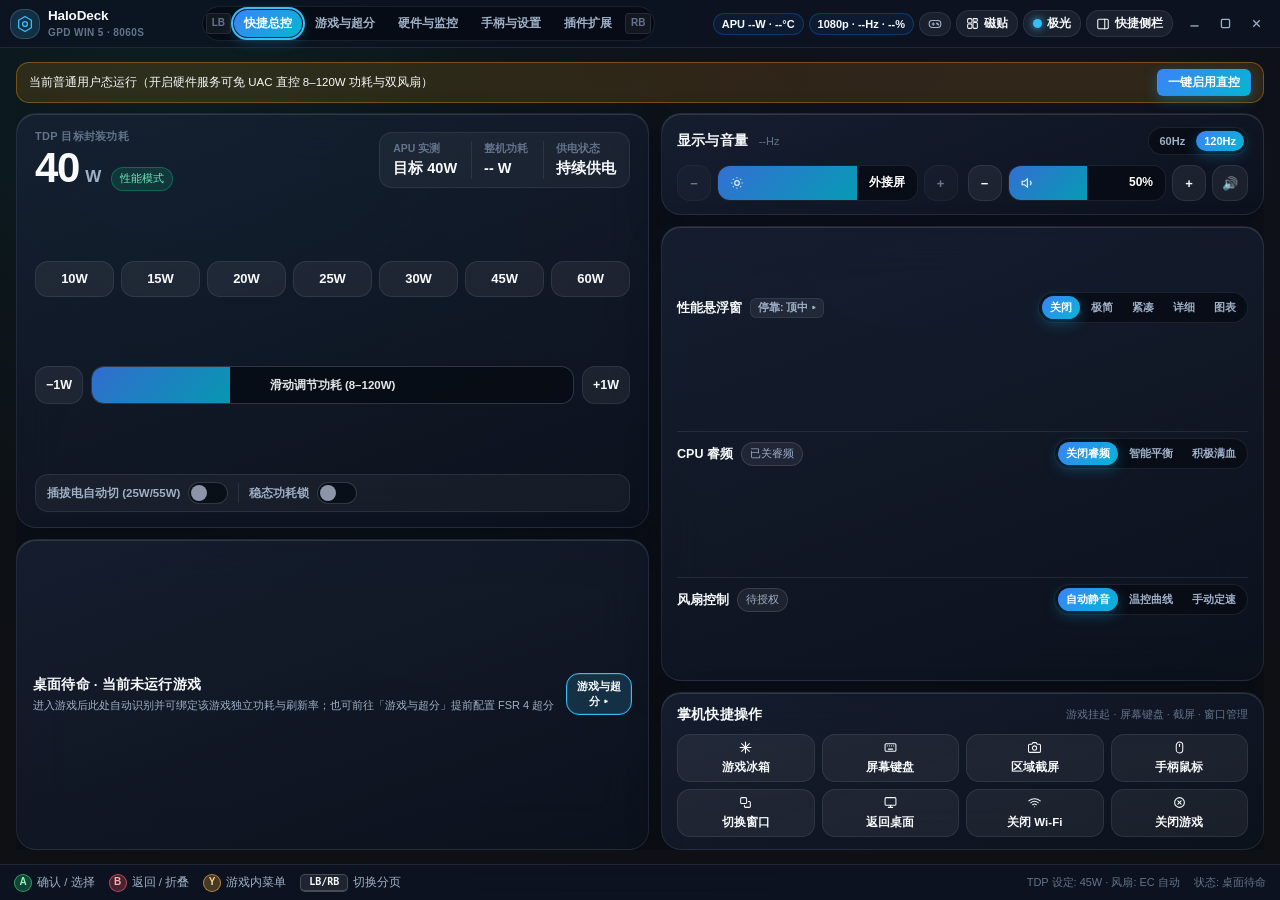
==== commit c5a14916: "feat(v0.6.0): Decky-style community plugin system, zero-server store, GPD Win 5 V2 back-button fix &" ====
--- a/src/HaloDeck.App/WebUI/index.html
+++ b/src/HaloDeck.App/WebUI/index.html
@@ -35,7 +35,7 @@
         <button class="tab-btn" data-nav="opti" data-focusable="true">游戏与超分</button>
         <button class="tab-btn" data-nav="monitor" data-focusable="true">硬件与监控</button>
         <button class="tab-btn" data-nav="controls" data-focusable="true">手柄与设置</button>
-        <button class="tab-btn" data-nav="trainers" data-focusable="true">修改器</button>
+        <button class="tab-btn tab-btn-plugins" data-nav="plugins" data-focusable="true">插件扩展<span id="topPluginCount" class="plugin-count-dot hidden">0</span></button>
         <span class="bumper-cap" title="RB 向右切换">RB</span>
       </nav>
 
@@ -128,6 +128,14 @@
             <circle cx="17.5" cy="13" r="1"></circle>
           </svg>
         </button>
+        <button class="qam-rail-btn" data-qam-tab="plugins" title="社区插件 (Decky)">
+          <svg viewBox="0 0 24 24" width="18" height="18" fill="none" stroke="currentColor" stroke-width="1.8" stroke-linecap="round" stroke-linejoin="round">
+            <path d="M12 22v-5"></path>
+            <path d="M9 8V2"></path>
+            <path d="M15 8V2"></path>
+            <path d="M18 8v5a6 6 0 0 1-12 0V8z"></path>
+          </svg>
+        </button>
       </div>
       <span class="qam-bumper">RB</span>
     </aside>
--- a/src/HaloDeck.App/WebUI/styles.css
+++ b/src/HaloDeck.App/WebUI/styles.css
@@ -547,13 +547,24 @@
 }
 
 .btn-danger-soft {
-  color: #ffb0b8;
-  background: rgba(255, 93, 108, 0.10);
-  border-color: rgba(255, 93, 108, 0.28);
+  color: #ff6b7a;
+  background: rgba(255, 93, 108, 0.14);
+  border-color: rgba(255, 93, 108, 0.42);
 }
 
 .btn-danger-soft:hover:not(:disabled) {
-  background: rgba(255, 93, 108, 0.18);
+  background: rgba(255, 93, 108, 0.24);
+  border-color: rgba(255, 93, 108, 0.65);
+}
+
+body[data-theme="frost"] .btn-danger-soft {
+  color: #dc2626;
+  background: rgba(239, 68, 68, 0.12);
+  border-color: rgba(220, 38, 38, 0.38);
+}
+
+body[data-theme="frost"] .btn-danger-soft:hover:not(:disabled) {
+  background: rgba(239, 68, 68, 0.22);
 }
 
 .btn-sm {
@@ -4333,123 +4344,538 @@
   background: rgba(15, 23, 42, 0.18);
 }
 
-/* ===== 修改器页 (FLiNG Trainer) ===== */
-.trainers-page {
-  padding: 20px 22px 32px;
-  display: flex;
-  flex-direction: column;
-  gap: 18px;
-  height: 100%;
-  overflow-y: auto;
-}
-
-.trainers-head h2 {
-  margin: 0 0 4px;
-  font-size: 20px;
-}
-
-.trainers-head p {
-  margin: 0;
+
+/* ===== Decky-Style Community Plugin Center & Sandbox Host (Aurora + Frost) ===== */
+.top-icon-btn {
+  padding: 5px 8px !important;
+  position: relative;
+}
+
+.top-icon-btn.active {
+  background: var(--accent) !important;
+  border-color: var(--accent) !important;
+  color: #ffffff !important;
+  box-shadow: 0 2px 10px var(--accent-glow);
+}
+
+.plugin-count-dot {
+  display: inline-flex;
+  align-items: center;
+  justify-content: center;
+  min-width: 15px;
+  height: 15px;
+  padding: 0 4px;
+  border-radius: 999px;
+  font-size: 10px;
+  font-weight: 700;
+  background: var(--accent);
+  color: #ffffff;
+}
+
+.top-icon-btn.active .plugin-count-dot {
+  background: rgba(255, 255, 255, 0.25);
+}
+
+.plugins-page {
+  display: flex;
+  flex-direction: column;
+  gap: 14px;
+  max-width: 1080px;
+  margin: 0 auto;
+}
+
+.plugins-empty {
+  padding: 28px 18px;
+  text-align: center;
+  border-radius: 12px;
+  border: 1px dashed var(--border);
+  background: var(--bg-well);
+  color: var(--text-secondary);
+}
+
+.plugins-empty.compact {
+  padding: 16px 12px;
+}
+
+.plugins-empty-icon {
+  font-size: 28px;
+  margin-bottom: 6px;
+}
+
+.plugins-empty p {
+  margin: 6px 0 0;
   font-size: 12px;
-  opacity: 0.65;
-}
-
-.trainers-search-row {
-  display: flex;
+  line-height: 1.6;
+  color: var(--text-muted);
+}
+
+.plugins-empty code {
+  padding: 1px 5px;
+  border-radius: 4px;
+  background: rgba(128, 128, 128, 0.16);
+  color: var(--text-primary);
+  font-size: 11px;
+}
+
+.plugin-list {
+  display: flex;
+  flex-direction: column;
   gap: 10px;
-  align-items: center;
-  flex-wrap: wrap;
-}
-
-.trainers-search-row input {
-  flex: 1 1 260px;
-  min-width: 200px;
-  padding: 9px 12px;
-  border-radius: 10px;
-  border: 1px solid rgba(128, 128, 128, 0.3);
-  background: rgba(255, 255, 255, 0.06);
-  color: inherit;
-  font-size: 14px;
-  outline: none;
-}
-
-.trainers-search-row select {
-  padding: 9px 10px;
-  border-radius: 10px;
-  border: 1px solid rgba(128, 128, 128, 0.3);
-  background: rgba(255, 255, 255, 0.06);
-  color: inherit;
-  font-size: 13px;
-  max-width: 240px;
-  outline: none;
-}
-
-.trainers-status {
-  padding: 8px 12px;
-  border-radius: 8px;
-  font-size: 13px;
-  background: rgba(56, 132, 255, 0.12);
-  color: #7db1ff;
-}
-
-.trainers-section {
-  display: flex;
-  flex-direction: column;
-  gap: 8px;
-}
-
-.trainers-section h3 {
-  margin: 0 0 4px;
-  font-size: 13px;
-  opacity: 0.8;
-  text-transform: uppercase;
-  letter-spacing: 0.04em;
-}
-
-.trainers-section-head {
-  display: flex;
-  align-items: center;
-  justify-content: space-between;
-}
-
-.trainers-section-head h3 {
-  margin: 0;
-}
-
-.trainer-card {
-  display: flex;
-  align-items: center;
-  gap: 10px;
+}
+
+.plugin-card {
+  display: flex;
+  align-items: center;
+  gap: 12px;
   padding: 12px 14px;
   border-radius: 12px;
-  border: 1px solid rgba(128, 128, 128, 0.22);
-  background: rgba(255, 255, 255, 0.04);
-}
-
-.trainer-card-body {
+  border: 1px solid var(--border);
+  background: var(--bg-well);
+  transition: border-color 0.14s ease;
+}
+
+.plugin-card.is-enabled {
+  border-color: rgba(26, 140, 255, 0.38);
+}
+
+.plugin-card.is-invalid {
+  border-color: rgba(239, 68, 68, 0.45);
+}
+
+.plugin-card-icon {
+  width: 40px;
+  height: 40px;
+  border-radius: 10px;
+  background: var(--surface-subtle, rgba(255, 255, 255, 0.05));
+  border: 1px solid var(--border);
+  display: grid;
+  place-items: center;
+  flex-shrink: 0;
+  font-size: 18px;
+  overflow: hidden;
+}
+
+.plugin-card-icon img,
+.qam-plugin-icon img {
+  width: 24px;
+  height: 24px;
+  object-fit: contain;
+}
+
+.plugin-card-main {
   flex: 1 1 auto;
   min-width: 0;
-}
-
-.trainer-card-title {
-  font-size: 14px;
+  display: flex;
+  flex-direction: column;
+  gap: 4px;
+}
+
+.plugin-card-head {
+  display: flex;
+  align-items: center;
+  gap: 7px;
+  flex-wrap: wrap;
+}
+
+.plugin-card-desc {
+  font-size: 12px;
+  color: var(--text-secondary);
+  line-height: 1.4;
+}
+
+.plugin-card-err {
+  font-size: 11.5px;
+  color: #f87171;
   font-weight: 600;
+}
+
+.plugin-perm-row {
+  display: flex;
+  align-items: center;
+  gap: 5px;
+  flex-wrap: wrap;
+  margin-top: 2px;
+}
+
+.plugin-mount-pill,
+.plugin-perm-pill {
+  display: inline-flex;
+  align-items: center;
+  padding: 2px 7px;
+  border-radius: 999px;
+  font-size: 10.5px;
+  font-weight: 600;
+  border: 1px solid var(--border);
+}
+
+.plugin-mount-pill {
+  background: rgba(26, 140, 255, 0.14);
+  border-color: rgba(26, 140, 255, 0.34);
+  color: var(--accent);
+}
+
+.plugin-perm-pill.t1 {
+  background: rgba(148, 163, 184, 0.12);
+  color: var(--text-secondary);
+}
+
+.plugin-perm-pill.t2 {
+  background: rgba(245, 158, 11, 0.14);
+  border-color: rgba(245, 158, 11, 0.38);
+  color: #f59e0b;
+}
+
+.plugin-perm-pill.t3 {
+  background: rgba(239, 68, 68, 0.14);
+  border-color: rgba(239, 68, 68, 0.38);
+  color: #ef4444;
+}
+
+.plugin-card-actions {
+  display: flex;
+  align-items: center;
+  gap: 7px;
+  flex-shrink: 0;
+}
+
+.plugin-consent-warn {
+  padding: 10px 12px;
+  border-radius: 10px;
+  background: rgba(245, 158, 11, 0.12);
+  border: 1px solid rgba(245, 158, 11, 0.35);
+  color: var(--text-primary);
+  font-size: 12px;
+  line-height: 1.55;
+}
+
+.plugin-frame-shell {
+  display: flex;
+  flex-direction: column;
+  height: 100%;
+  min-height: 0;
+  background: var(--bg-app);
+}
+
+.plugin-frame-bar {
+  display: flex;
+  align-items: center;
+  justify-content: space-between;
+  gap: 8px;
+  padding: 8px 12px;
+  border-bottom: 1px solid var(--border);
+  background: var(--bg-well);
+  flex-shrink: 0;
+}
+
+.plugin-frame-shell.is-qam .plugin-frame-bar {
+  padding: 7px 10px;
+}
+
+.plugin-frame-title {
+  font-size: 13px;
   white-space: nowrap;
   overflow: hidden;
   text-overflow: ellipsis;
 }
 
-.trainer-card-sub {
-  font-size: 12px;
-  opacity: 0.55;
+.plugin-iframe {
+  flex: 1 1 auto;
+  width: 100%;
+  height: 100%;
+  border: none;
+  background: transparent;
+}
+
+.qam-plugin-list {
+  display: flex;
+  flex-direction: column;
+  gap: 7px;
+}
+
+.qam-plugin-item {
+  width: 100%;
+  display: flex;
+  align-items: center;
+  gap: 10px;
+  padding: 9px 11px;
+  border-radius: 11px;
+  border: 1px solid var(--border);
+  background: var(--bg-well);
+  color: var(--text-primary);
+  text-align: left;
+  cursor: pointer;
+  transition: border-color 0.14s ease, background 0.14s ease;
+}
+
+.qam-plugin-item:hover {
+  border-color: var(--accent);
+}
+
+.qam-plugin-icon {
+  width: 30px;
+  height: 30px;
+  border-radius: 8px;
+  background: rgba(26, 140, 255, 0.12);
+  border: 1px solid rgba(26, 140, 255, 0.25);
+  display: grid;
+  place-items: center;
+  flex-shrink: 0;
+  font-size: 14px;
+}
+
+.qam-plugin-copy {
+  flex: 1 1 auto;
+  min-width: 0;
+  display: flex;
+  flex-direction: column;
+  gap: 2px;
+}
+
+.qam-plugin-copy strong {
+  font-size: 12.5px;
   white-space: nowrap;
   overflow: hidden;
   text-overflow: ellipsis;
 }
 
-.trainers-empty {
-  padding: 16px;
+.qam-plugin-copy span {
+  font-size: 11px;
+  color: var(--text-muted);
+  white-space: nowrap;
+  overflow: hidden;
+  text-overflow: ellipsis;
+}
+
+.qam-plugin-arrow {
   font-size: 13px;
-  opacity: 0.5;
+  color: var(--text-muted);
+}
+
+body[data-theme="frost"] .plugin-card,
+body[data-theme="frost"] .qam-plugin-item,
+body[data-theme="frost"] .plugins-empty {
+  background: rgba(255, 255, 255, 0.72);
+  border-color: rgba(15, 23, 42, 0.12);
+}
+
+body[data-theme="frost"] .plugin-frame-bar {
+  background: rgba(241, 245, 249, 0.92);
+}
+
+.plugin-subtabs {
+  display: flex;
+  align-items: center;
+  gap: 6px;
+  margin-bottom: 10px;
+  flex-wrap: wrap;
+}
+
+.plugin-dl-banner {
+  padding: 7px 11px;
+  margin-bottom: 10px;
+  border-radius: 9px;
+  background: rgba(26, 140, 255, 0.14);
+  border: 1px solid rgba(26, 140, 255, 0.35);
+  color: var(--accent);
+  font-size: 12px;
+  font-weight: 600;
+}
+
+.plugin-store-toolbar,
+.plugin-store-add-row {
+  display: flex;
+  align-items: center;
+  gap: 8px;
+  margin-bottom: 8px;
+}
+
+.plugin-text-input {
+  flex: 1 1 auto;
+  min-width: 180px;
+  padding: 7px 11px;
+  border-radius: 9px;
+  border: 1px solid var(--border);
+  background: var(--bg-well);
+  color: var(--text-primary);
+  font-size: 12.5px;
+  outline: none;
+}
+
+.plugin-text-input:focus {
+  border-color: var(--accent);
+}
+
+.plugin-sources-box {
+  padding: 9px 11px;
+  border-radius: 10px;
+  border: 1px solid var(--border);
+  background: var(--bg-well);
+  margin-bottom: 10px;
+  display: flex;
+  flex-direction: column;
+  gap: 8px;
+}
+
+.plugin-sources-list {
+  display: flex;
+  align-items: center;
+  gap: 6px;
+  flex-wrap: wrap;
+}
+
+.plugin-source-chip {
+  display: inline-flex;
+  align-items: center;
+  gap: 5px;
+  padding: 3px 8px;
+  border-radius: 999px;
+  font-size: 11px;
+  font-weight: 600;
+  background: rgba(148, 163, 184, 0.14);
+  border: 1px solid var(--border);
+  color: var(--text-secondary);
+}
+
+.plugin-source-chip.is-official {
+  background: rgba(26, 140, 255, 0.14);
+  border-color: rgba(26, 140, 255, 0.35);
+  color: var(--accent);
+}
+
+.plugin-source-chip.is-err {
+  background: rgba(239, 68, 68, 0.14);
+  border-color: rgba(239, 68, 68, 0.35);
+  color: #f87171;
+}
+
+.plugin-source-del {
+  border: none;
+  background: transparent;
+  color: inherit;
+  cursor: pointer;
+  font-size: 13px;
+  line-height: 1;
+  padding: 0 2px;
+}
+
+.plugin-url-panel {
+  display: flex;
+  flex-direction: column;
+  gap: 4px;
+}
+
+.tab-btn-plugins {
+  display: inline-flex;
+  align-items: center;
+  gap: 5px;
+}
+
+.tab-btn-plugins .plugin-count-dot {
+  position: static;
+  margin-left: 2px;
+}
+
+.qam-plugin-subtabs {
+  display: grid;
+  grid-template-columns: repeat(3, minmax(0, 1fr));
+  gap: 5px;
+  margin-bottom: 9px;
+}
+
+.qam-plugin-manage-row {
+  padding: 9px 10px;
+  border-radius: 10px;
+  border: 1px solid var(--border);
+  background: rgba(15, 23, 42, 0.45);
+  display: flex;
+  flex-direction: column;
+  gap: 7px;
+}
+
+.qam-plugin-manage-row.is-enabled {
+  border-color: rgba(26, 140, 255, 0.35);
+}
+
+.qam-plugin-manage-top {
+  display: flex;
+  align-items: center;
+  justify-content: space-between;
+  gap: 8px;
+}
+
+.qam-plugin-manage-actions {
+  display: flex;
+  align-items: center;
+  justify-content: flex-end;
+  gap: 6px;
+}
+
+.qam-plugin-store-desc {
+  font-size: 11px;
+  color: var(--text-muted);
+  line-height: 1.4;
+}
+
+body[data-theme="frost"] .qam-plugin-manage-row {
+  background: rgba(255, 255, 255, 0.72);
+  border-color: rgba(15, 23, 42, 0.12);
+}
+
+.full-kb-grid {
+  display: grid;
+  grid-template-columns: repeat(auto-fill, minmax(46px, 1fr));
+  gap: 5px;
+}
+
+.full-kb-grid .kb-key-btn {
+  padding: 5px 4px;
+  min-width: 0;
   text-align: center;
-}
+  justify-content: center;
+  font-size: 11.5px;
+}
+
+.full-kb-grid .kb-key-btn.is-special-fn {
+  grid-column: span 2;
+  border-color: rgba(26, 140, 255, 0.35);
+  color: var(--accent);
+}
+
+.plugin-trust-pill {
+  display: inline-flex;
+  align-items: center;
+  padding: 2px 7px;
+  border-radius: 999px;
+  font-size: 10.5px;
+  font-weight: 700;
+  border: 1px solid transparent;
+}
+
+.plugin-trust-pill.is-sandbox {
+  color: #34d399;
+  background: rgba(16, 185, 129, 0.14);
+  border-color: rgba(16, 185, 129, 0.35);
+}
+
+.plugin-trust-pill.is-backend {
+  color: #fbbf24;
+  background: rgba(245, 158, 11, 0.14);
+  border-color: rgba(245, 158, 11, 0.38);
+}
+
+.plugin-trust-pill.is-verified {
+  color: #60a5fa;
+  background: rgba(59, 130, 246, 0.14);
+  border-color: rgba(59, 130, 246, 0.35);
+}
+
+.plugin-trust-pill.is-revoked {
+  color: #f87171;
+  background: rgba(239, 68, 68, 0.18);
+  border-color: rgba(239, 68, 68, 0.45);
+}
+
+body[data-theme="frost"] .plugin-trust-pill.is-sandbox { color: #059669; }
+body[data-theme="frost"] .plugin-trust-pill.is-backend { color: #b45309; }
+body[data-theme="frost"] .plugin-trust-pill.is-verified { color: #1d4ed8; }
+body[data-theme="frost"] .plugin-trust-pill.is-revoked { color: #dc2626; }
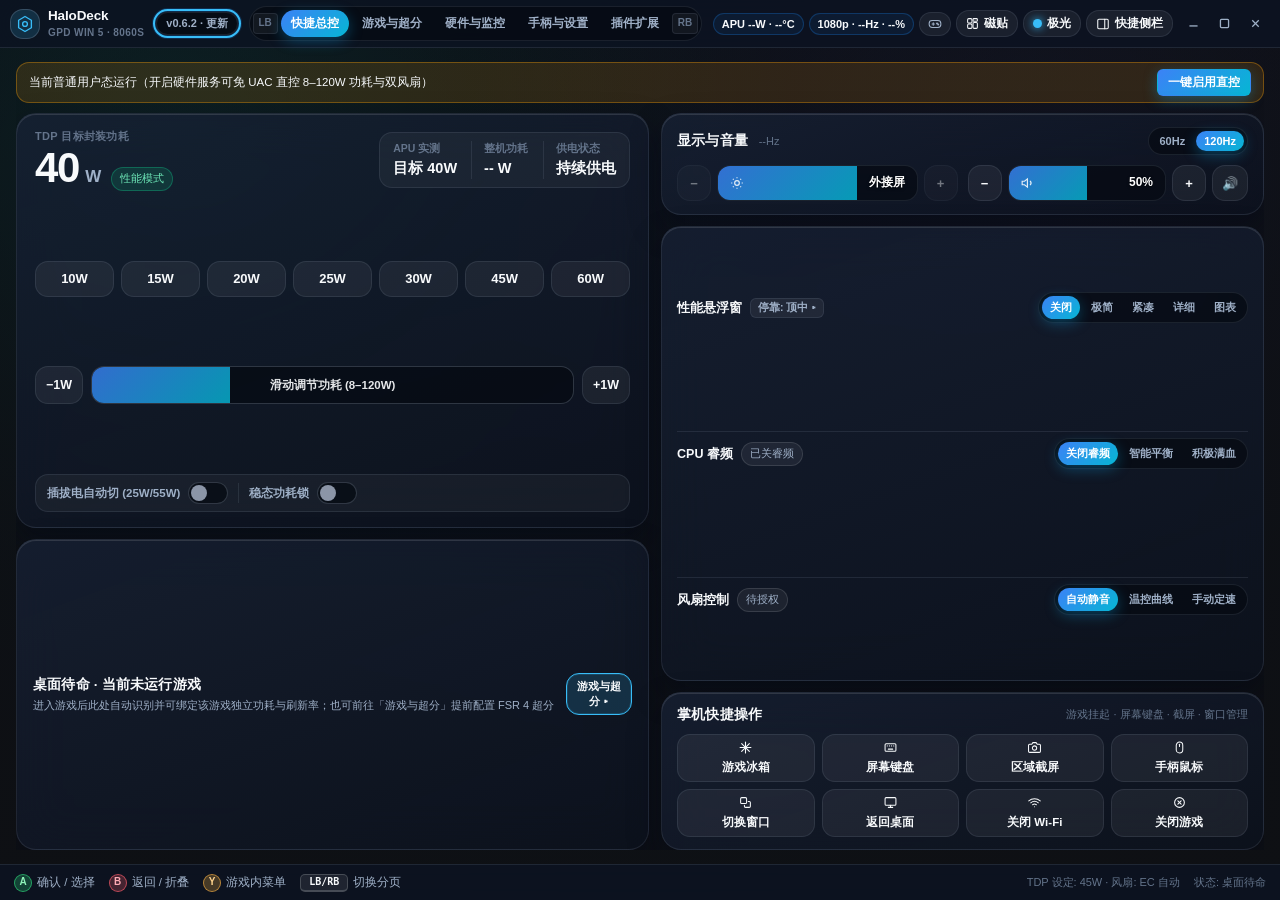
==== commit e47ff5f2: "fix(updater): switch update check to zero-rate-limit releases.atom feed and add prominent top-bar up" ====
--- a/src/HaloDeck.App/WebUI/index.html
+++ b/src/HaloDeck.App/WebUI/index.html
@@ -27,6 +27,7 @@
           <span class="brand-title">HaloDeck</span>
           <span id="deviceTag" class="brand-sub">GPD WIN 5 · 8060S</span>
         </div>
+        <button id="btnTopAppVersion" class="top-ver-pill" data-focusable="true" title="点击检查 HaloDeck 在线更新">v0.6.2 · 更新</button>
       </div>
 
       <nav class="top-nav" aria-label="主功能导航">
--- a/src/HaloDeck.App/WebUI/styles.css
+++ b/src/HaloDeck.App/WebUI/styles.css
@@ -2923,6 +2923,7 @@
   --bg-card: linear-gradient(165deg, rgba(255, 255, 255, 0.92) 0%, rgba(246, 250, 255, 0.84) 100%);
   --bg-card-solid: #ffffff;
   --bg-subtile: rgba(15, 23, 42, 0.036);
+  --bg-row: rgba(232, 239, 249, 0.92);
   --bg-well: rgba(224, 233, 245, 0.82);
   --surface-subtle: rgba(15, 23, 42, 0.052);
   --accent: #2563eb;
@@ -4553,7 +4554,7 @@
   flex-direction: column;
   height: 100%;
   min-height: 0;
-  background: var(--bg-app);
+  background: var(--bg-base);
 }
 
 .plugin-frame-bar {
@@ -4654,12 +4655,12 @@
 body[data-theme="frost"] .plugin-card,
 body[data-theme="frost"] .qam-plugin-item,
 body[data-theme="frost"] .plugins-empty {
-  background: rgba(255, 255, 255, 0.72);
-  border-color: rgba(15, 23, 42, 0.12);
+  background: var(--bg-card);
+  border-color: var(--border);
 }
 
 body[data-theme="frost"] .plugin-frame-bar {
-  background: rgba(241, 245, 249, 0.92);
+  background: var(--bg-elevated);
 }
 
 .plugin-subtabs {
@@ -4687,6 +4688,76 @@
   align-items: center;
   gap: 8px;
   margin-bottom: 8px;
+}
+
+.plugin-category-row {
+  display: flex;
+  align-items: center;
+  gap: 6px;
+  flex-wrap: wrap;
+  margin-bottom: 10px;
+}
+
+.plugin-detail-box {
+  display: flex;
+  flex-direction: column;
+  gap: 10px;
+}
+
+.plugin-detail-head {
+  display: flex;
+  align-items: center;
+  gap: 6px;
+  flex-wrap: wrap;
+}
+
+.plugin-detail-desc {
+  margin: 0;
+  font-size: 13px;
+  line-height: 1.5;
+  color: var(--text-secondary);
+}
+
+.plugin-detail-meta {
+  display: flex;
+  flex-direction: column;
+  gap: 6px;
+  padding: 10px 12px;
+  border-radius: 10px;
+  background: var(--bg-well);
+  border: 1px solid var(--border);
+}
+
+.plugin-detail-row {
+  display: flex;
+  align-items: center;
+  justify-content: space-between;
+  gap: 10px;
+  font-size: 12px;
+}
+
+.plugin-detail-row > span:first-child {
+  color: var(--text-muted);
+  flex-shrink: 0;
+}
+
+.plugin-detail-sha {
+  font-size: 10.5px;
+  word-break: break-all;
+  color: var(--text-secondary);
+}
+
+.plugin-detail-perms {
+  display: flex;
+  flex-direction: column;
+  gap: 6px;
+}
+
+.plugin-detail-perm-item {
+  display: flex;
+  align-items: center;
+  gap: 8px;
+  flex-wrap: wrap;
 }
 
 .plugin-text-input {
@@ -4817,8 +4888,8 @@
 }
 
 body[data-theme="frost"] .qam-plugin-manage-row {
-  background: rgba(255, 255, 255, 0.72);
-  border-color: rgba(15, 23, 42, 0.12);
+  background: var(--bg-card);
+  border-color: var(--border);
 }
 
 .full-kb-grid {
@@ -4879,3 +4950,149 @@
 body[data-theme="frost"] .plugin-trust-pill.is-backend { color: #b45309; }
 body[data-theme="frost"] .plugin-trust-pill.is-verified { color: #1d4ed8; }
 body[data-theme="frost"] .plugin-trust-pill.is-revoked { color: #dc2626; }
+
+/* Plugin Theme Override: replace hardcoded aurora/frost backdrop glare & card shadow highlights cleanly */
+body.has-plugin-theme .ambient-backdrop {
+  background: radial-gradient(circle at 18% 12%, var(--accent-soft), transparent 48%), var(--bg-base) !important;
+}
+
+body.has-plugin-theme .ambient-vignette {
+  background: transparent !important;
+}
+
+body.has-plugin-theme .hh-card,
+body.has-plugin-theme .chart-card,
+body.has-plugin-theme .hero-card,
+body.has-plugin-theme .action-dock,
+body.has-plugin-theme.mode-qam .qam-section {
+  box-shadow: 0 8px 24px rgba(0, 0, 0, 0.16) !important;
+}
+
+body.has-plugin-theme[data-theme="frost"] .hh-card,
+body.has-plugin-theme[data-theme="frost"] .chart-card,
+body.has-plugin-theme[data-theme="frost"] .hero-card,
+body.has-plugin-theme[data-theme="frost"] .action-dock,
+body.has-plugin-theme[data-theme="frost"].mode-qam .qam-section {
+  box-shadow: 0 6px 20px rgba(15, 23, 42, 0.08) !important;
+}
+
+/* XeFG MFG */
+.xefg-mfg-hint {
+  margin: 0 14px 10px;
+  padding: 7px 10px;
+  border-radius: var(--radius-inner);
+  background: rgba(245, 158, 11, 0.13);
+  border: 1px solid rgba(245, 158, 11, 0.36);
+  color: #fbbf24;
+  font-size: 11px;
+  line-height: 1.45;
+}
+
+.xefg-mfg-hint.is-qam {
+  margin: 0;
+  padding: 5px 8px;
+  font-size: 10.5px;
+}
+
+body[data-theme="frost"] .xefg-mfg-hint {
+  background: rgba(245, 158, 11, 0.12);
+  border-color: rgba(217, 119, 6, 0.34);
+  color: #b45309;
+}
+
+.qam-xefg-mfg-row {
+  display: flex;
+  align-items: center;
+  gap: 6px;
+}
+
+.qam-xefg-mfg-row .seg-group {
+  flex: 1;
+  min-width: 0;
+}
+
+.qam-xefg-mfg-row .seg-group .seg-btn {
+  flex: 1;
+  text-align: center;
+}
+
+.qam-dmfg-btn {
+  flex-shrink: 0;
+  white-space: nowrap;
+  padding: 5px 9px;
+}
+
+.qam-live-fg-row {
+  display: grid;
+  grid-template-columns: 1fr;
+  gap: 6px;
+}
+
+.qam-live-fg-row.has-restart {
+  grid-template-columns: 1.25fr 1fr;
+}
+
+.xefg-live-fg-btn {
+  border-color: rgba(56, 189, 248, 0.42);
+  background: rgba(14, 165, 233, 0.14);
+  color: #7dd3fc;
+}
+
+.xefg-live-fg-btn:hover {
+  border-color: rgba(56, 189, 248, 0.65);
+  background: rgba(14, 165, 233, 0.24);
+  color: #e0f2fe;
+}
+
+body[data-theme="frost"] .xefg-live-fg-btn {
+  border-color: rgba(2, 132, 199, 0.38);
+  background: rgba(14, 165, 233, 0.12);
+  color: #0369a1;
+}
+
+body[data-theme="frost"] .xefg-live-fg-btn:hover {
+  border-color: rgba(2, 132, 199, 0.58);
+  background: rgba(14, 165, 233, 0.2);
+  color: #075985;
+}
+
+.xefg-mfg-note {
+  font-size: 10px;
+  line-height: 1.35;
+  color: var(--text-muted);
+  text-align: center;
+}
+
+/* Top Bar Prominent Version & Self-Update Pill */
+.top-ver-pill {
+  margin-left: 4px;
+  padding: 3px 9px;
+  border-radius: 999px;
+  border: 1px solid var(--border);
+  background: var(--bg-well);
+  color: var(--text-secondary);
+  font-size: 11px;
+  font-weight: 600;
+  cursor: pointer;
+  white-space: nowrap;
+  transition: all 0.16s ease;
+}
+
+.top-ver-pill:hover {
+  border-color: var(--accent);
+  color: var(--text-primary);
+}
+
+.top-ver-pill.has-update {
+  border-color: rgba(45, 212, 191, 0.55);
+  background: rgba(20, 184, 166, 0.18);
+  color: #5eead4;
+  box-shadow: 0 0 12px rgba(45, 212, 191, 0.25);
+}
+
+body[data-theme="frost"] .top-ver-pill.has-update {
+  border-color: rgba(13, 148, 136, 0.45);
+  background: rgba(20, 184, 166, 0.14);
+  color: #0f766e;
+  box-shadow: none;
+}
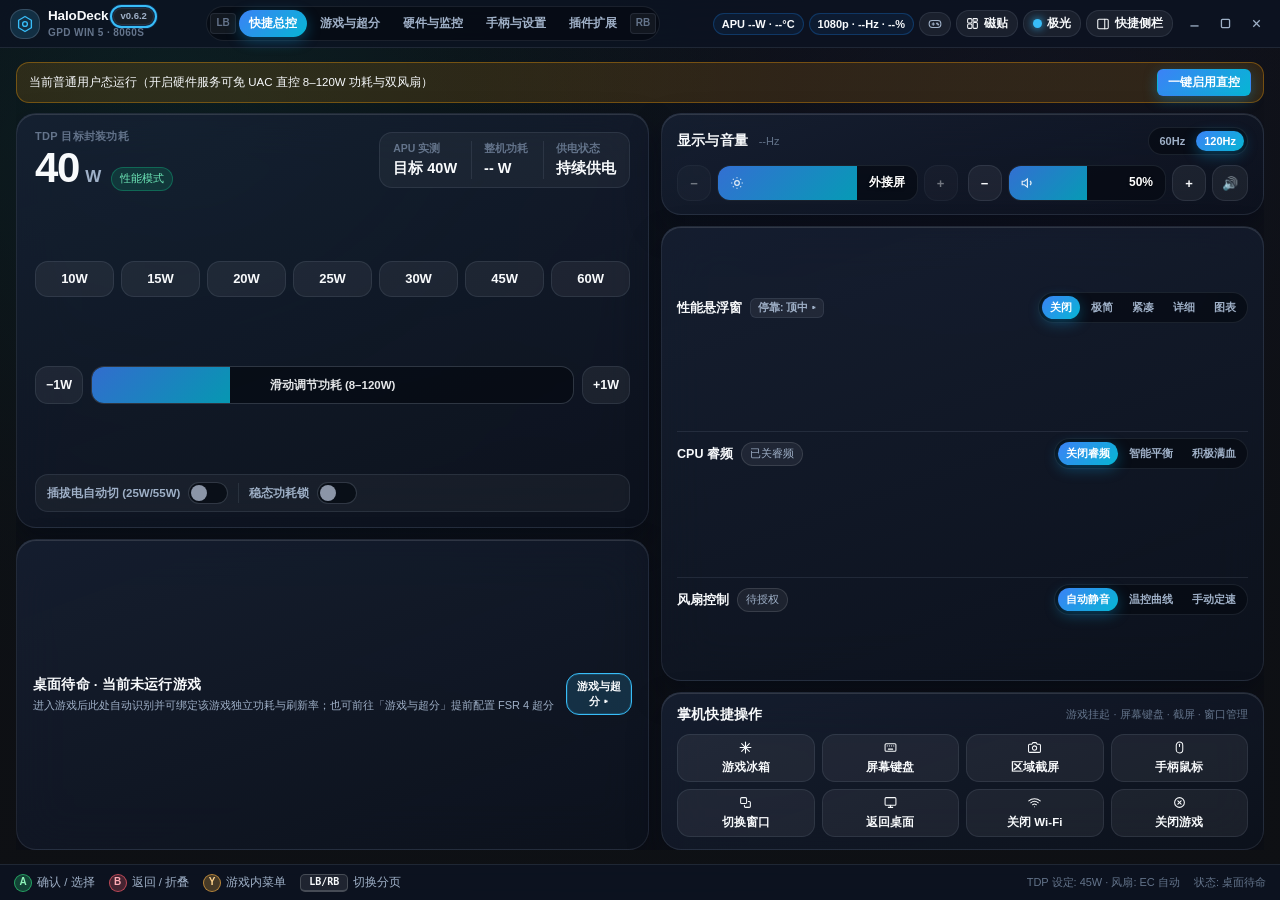
==== commit be75b5e6: "fix(ui): embed version/update pill in brand header for zero top-bar overflow and crisp Frost contras" ====
--- a/src/HaloDeck.App/WebUI/index.html
+++ b/src/HaloDeck.App/WebUI/index.html
@@ -24,10 +24,12 @@
           </svg>
         </div>
         <div class="brand-copy">
-          <span class="brand-title">HaloDeck</span>
+          <div class="brand-title-row">
+            <span class="brand-title">HaloDeck</span>
+            <button id="btnTopAppVersion" class="brand-ver-pill" data-focusable="true" title="点击检查 HaloDeck 在线更新">v0.6.2</button>
+          </div>
           <span id="deviceTag" class="brand-sub">GPD WIN 5 · 8060S</span>
         </div>
-        <button id="btnTopAppVersion" class="top-ver-pill" data-focusable="true" title="点击检查 HaloDeck 在线更新">v0.6.2 · 更新</button>
       </div>
 
       <nav class="top-nav" aria-label="主功能导航">
--- a/src/HaloDeck.App/WebUI/styles.css
+++ b/src/HaloDeck.App/WebUI/styles.css
@@ -4975,124 +4975,53 @@
 body.has-plugin-theme[data-theme="frost"].mode-qam .qam-section {
   box-shadow: 0 6px 20px rgba(15, 23, 42, 0.08) !important;
 }
-
-/* XeFG MFG */
-.xefg-mfg-hint {
-  margin: 0 14px 10px;
-  padding: 7px 10px;
-  border-radius: var(--radius-inner);
-  background: rgba(245, 158, 11, 0.13);
-  border: 1px solid rgba(245, 158, 11, 0.36);
-  color: #fbbf24;
-  font-size: 11px;
-  line-height: 1.45;
-}
-
-.xefg-mfg-hint.is-qam {
-  margin: 0;
-  padding: 5px 8px;
-  font-size: 10.5px;
-}
-
-body[data-theme="frost"] .xefg-mfg-hint {
-  background: rgba(245, 158, 11, 0.12);
-  border-color: rgba(217, 119, 6, 0.34);
-  color: #b45309;
-}
-
-.qam-xefg-mfg-row {
-  display: flex;
-  align-items: center;
-  gap: 6px;
-}
-
-.qam-xefg-mfg-row .seg-group {
-  flex: 1;
-  min-width: 0;
-}
-
-.qam-xefg-mfg-row .seg-group .seg-btn {
-  flex: 1;
-  text-align: center;
-}
-
-.qam-dmfg-btn {
-  flex-shrink: 0;
-  white-space: nowrap;
-  padding: 5px 9px;
-}
-
-.qam-live-fg-row {
-  display: grid;
-  grid-template-columns: 1fr;
-  gap: 6px;
-}
-
-.qam-live-fg-row.has-restart {
-  grid-template-columns: 1.25fr 1fr;
-}
-
-.xefg-live-fg-btn {
-  border-color: rgba(56, 189, 248, 0.42);
-  background: rgba(14, 165, 233, 0.14);
-  color: #7dd3fc;
-}
-
-.xefg-live-fg-btn:hover {
-  border-color: rgba(56, 189, 248, 0.65);
-  background: rgba(14, 165, 233, 0.24);
-  color: #e0f2fe;
-}
-
-body[data-theme="frost"] .xefg-live-fg-btn {
-  border-color: rgba(2, 132, 199, 0.38);
-  background: rgba(14, 165, 233, 0.12);
-  color: #0369a1;
-}
-
-body[data-theme="frost"] .xefg-live-fg-btn:hover {
-  border-color: rgba(2, 132, 199, 0.58);
-  background: rgba(14, 165, 233, 0.2);
-  color: #075985;
-}
-
-.xefg-mfg-note {
-  font-size: 10px;
-  line-height: 1.35;
-  color: var(--text-muted);
-  text-align: center;
-}
-
-/* Top Bar Prominent Version & Self-Update Pill */
-.top-ver-pill {
-  margin-left: 4px;
-  padding: 3px 9px;
+/* Top Bar Compact Brand Version & Self-Update Pill (zero extra topBar width) */
+.brand-title-row {
+  display: flex;
+  align-items: center;
+  gap: 5px;
+}
+
+.brand-ver-pill {
+  padding: 1px 6px;
   border-radius: 999px;
   border: 1px solid var(--border);
-  background: var(--bg-well);
+  background: var(--bg-row);
   color: var(--text-secondary);
-  font-size: 11px;
-  font-weight: 600;
+  font-size: 9.5px;
+  font-weight: 700;
+  line-height: 1.35;
   cursor: pointer;
   white-space: nowrap;
   transition: all 0.16s ease;
 }
 
-.top-ver-pill:hover {
+.brand-ver-pill:hover {
   border-color: var(--accent);
   color: var(--text-primary);
 }
 
-.top-ver-pill.has-update {
-  border-color: rgba(45, 212, 191, 0.55);
-  background: rgba(20, 184, 166, 0.18);
+.brand-ver-pill.has-update {
+  border-color: rgba(45, 212, 191, 0.65);
+  background: rgba(20, 184, 166, 0.22);
   color: #5eead4;
-  box-shadow: 0 0 12px rgba(45, 212, 191, 0.25);
-}
-
-body[data-theme="frost"] .top-ver-pill.has-update {
-  border-color: rgba(13, 148, 136, 0.45);
-  background: rgba(20, 184, 166, 0.14);
-  color: #0f766e;
+  box-shadow: 0 0 10px rgba(45, 212, 191, 0.28);
+}
+
+body[data-theme="frost"] .brand-ver-pill {
+  background: rgba(255, 255, 255, 0.88);
+  border-color: rgba(148, 163, 184, 0.42);
+  color: #475569;
+}
+
+body[data-theme="frost"] .brand-ver-pill:hover {
+  border-color: var(--accent);
+  color: #0f172a;
+}
+
+body[data-theme="frost"] .brand-ver-pill.has-update {
+  border-color: rgba(16, 185, 129, 0.55);
+  background: rgba(16, 185, 129, 0.16);
+  color: #047857;
   box-shadow: none;
 }
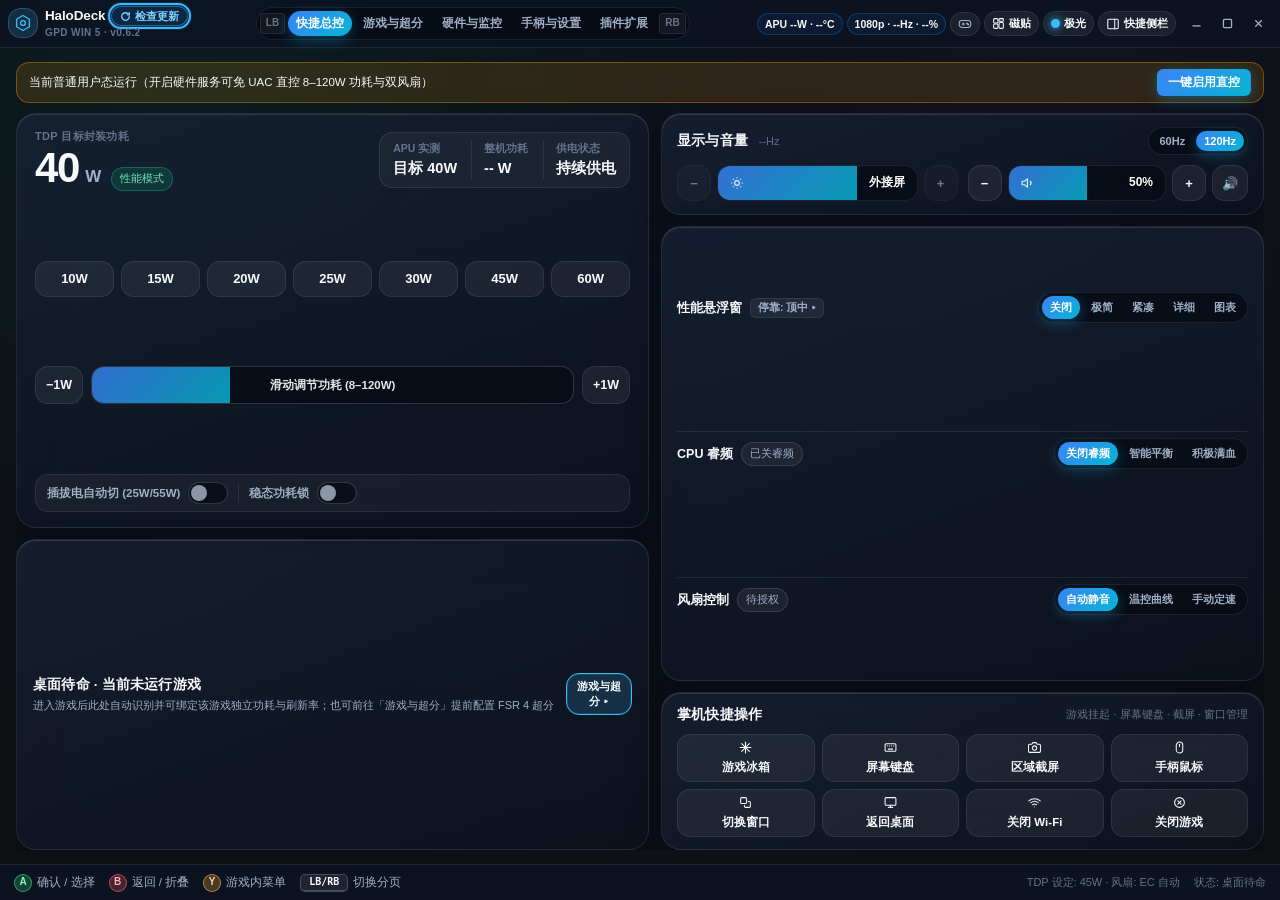
==== commit cdb62167: "fix(ui): fix update modal long release-notes overflow and restore prominent top-bar Check Update but" ====
--- a/src/HaloDeck.App/WebUI/index.html
+++ b/src/HaloDeck.App/WebUI/index.html
@@ -26,9 +26,15 @@
         <div class="brand-copy">
           <div class="brand-title-row">
             <span class="brand-title">HaloDeck</span>
-            <button id="btnTopAppVersion" class="brand-ver-pill" data-focusable="true" title="点击检查 HaloDeck 在线更新">v0.6.2</button>
+            <button id="btnTopAppVersion" class="brand-ver-pill" data-focusable="true" title="点击检查 HaloDeck 在线更新">
+              <svg viewBox="0 0 16 16" width="11" height="11" fill="none" stroke="currentColor" stroke-width="1.9" stroke-linecap="round" stroke-linejoin="round" aria-hidden="true">
+                <path d="M13.5 8a5.5 5.5 0 1 1-1.35-3.6"></path>
+                <polyline points="13.5 2.5 13.5 5.5 10.5 5.5"></polyline>
+              </svg>
+              <span id="topAppUpdateLabel">检查更新</span>
+            </button>
           </div>
-          <span id="deviceTag" class="brand-sub">GPD WIN 5 · 8060S</span>
+          <span id="deviceTag" class="brand-sub">GPD WIN 5 · v0.6.2</span>
         </div>
       </div>
 
--- a/src/HaloDeck.App/WebUI/styles.css
+++ b/src/HaloDeck.App/WebUI/styles.css
@@ -113,17 +113,17 @@
   display: flex;
   align-items: center;
   justify-content: space-between;
-  padding: 0 10px;
+  padding: 0 8px;
   background: rgba(14, 16, 20, 0.88);
   backdrop-filter: blur(20px);
   border-bottom: 1px solid var(--border);
-  gap: 8px;
+  gap: 6px;
 }
 
 .top-brand {
   display: flex;
   align-items: center;
-  gap: 8px;
+  gap: 7px;
   min-width: auto;
   flex-shrink: 0;
 }
@@ -183,9 +183,9 @@
   border: none;
   background: transparent;
   color: var(--text-secondary);
-  padding: 5px 10px;
+  padding: 5px 8px;
   border-radius: 6px;
-  font-size: 12px;
+  font-size: 11.5px;
   font-weight: 600;
   white-space: nowrap;
   cursor: pointer;
@@ -206,7 +206,7 @@
 .top-actions {
   display: flex;
   align-items: center;
-  gap: 5px;
+  gap: 4px;
   min-width: 0;
   flex-shrink: 1;
 }
@@ -214,10 +214,10 @@
 .gp-status-chip {
   display: inline-flex;
   align-items: center;
-  gap: 5px;
-  padding: 4px 8px;
+  gap: 4px;
+  padding: 4px 7px;
   border-radius: 999px;
-  font-size: 11px;
+  font-size: 10.5px;
   font-weight: 600;
   white-space: nowrap;
   overflow: hidden;
@@ -237,13 +237,13 @@
 .top-pill-btn {
   display: inline-flex;
   align-items: center;
-  gap: 5px;
-  padding: 5px 9px;
+  gap: 4px;
+  padding: 4px 7px;
   border-radius: 7px;
   border: 1px solid var(--border-strong);
   background: rgba(255, 255, 255, 0.05);
   color: var(--text-primary);
-  font-size: 11.5px;
+  font-size: 11px;
   font-weight: 600;
   white-space: nowrap;
   cursor: pointer;
@@ -1352,6 +1352,7 @@
   display: flex;
   align-items: center;
   justify-content: space-between;
+  flex-shrink: 0;
 }
 
 .modal-title {
@@ -1368,6 +1369,8 @@
 
 .modal-body {
   padding: 14px 16px;
+  flex: 1 1 auto;
+  min-height: 0;
   overflow-y: auto;
   display: flex;
   flex-direction: column;
@@ -4975,20 +4978,23 @@
 body.has-plugin-theme[data-theme="frost"].mode-qam .qam-section {
   box-shadow: 0 6px 20px rgba(15, 23, 42, 0.08) !important;
 }
-/* Top Bar Compact Brand Version & Self-Update Pill (zero extra topBar width) */
+/* Top Bar Prominent Self-Update Button & Update Modal Layout */
 .brand-title-row {
   display: flex;
   align-items: center;
-  gap: 5px;
+  gap: 6px;
 }
 
 .brand-ver-pill {
-  padding: 1px 6px;
+  display: inline-flex;
+  align-items: center;
+  gap: 4px;
+  padding: 2px 8px;
   border-radius: 999px;
-  border: 1px solid var(--border);
-  background: var(--bg-row);
-  color: var(--text-secondary);
-  font-size: 9.5px;
+  border: 1px solid rgba(56, 189, 248, 0.45);
+  background: rgba(26, 140, 255, 0.16);
+  color: #7dd3fc;
+  font-size: 10.5px;
   font-weight: 700;
   line-height: 1.35;
   cursor: pointer;
@@ -4997,31 +5003,98 @@
 }
 
 .brand-ver-pill:hover {
-  border-color: var(--accent);
+  border-color: rgba(125, 211, 252, 0.8);
+  background: rgba(26, 140, 255, 0.28);
+  color: #e0f2fe;
+}
+
+.brand-ver-pill.has-update {
+  border-color: rgba(45, 212, 191, 0.85);
+  background: linear-gradient(135deg, rgba(16, 185, 129, 0.30), rgba(6, 182, 212, 0.28));
+  color: #5eead4;
+  box-shadow: 0 0 12px rgba(45, 212, 191, 0.35);
+}
+
+body[data-theme="frost"] .brand-ver-pill {
+  background: rgba(37, 99, 235, 0.12);
+  border-color: rgba(37, 99, 235, 0.42);
+  color: #1d4ed8;
+}
+
+body[data-theme="frost"] .brand-ver-pill:hover {
+  background: rgba(37, 99, 235, 0.22);
+  border-color: #1d4ed8;
+  color: #1e3a8a;
+}
+
+body[data-theme="frost"] .brand-ver-pill.has-update {
+  border-color: #047857;
+  background: #059669;
+  color: #ffffff;
+  box-shadow: 0 2px 8px rgba(5, 150, 105, 0.32);
+}
+
+.update-modal-layout {
+  display: flex;
+  flex-direction: column;
+  gap: 10px;
+  min-height: 0;
+}
+
+.update-notes-card {
+  display: flex;
+  flex-direction: column;
+  gap: 8px;
+  padding: 10px 12px;
+  border-radius: 10px;
+  background: var(--bg-well);
+  border: 1px solid var(--border);
+  overflow: hidden;
+  flex-shrink: 0;
+}
+
+.update-notes-title {
+  font-size: 12.5px;
+  font-weight: 700;
   color: var(--text-primary);
-}
-
-.brand-ver-pill.has-update {
-  border-color: rgba(45, 212, 191, 0.65);
-  background: rgba(20, 184, 166, 0.22);
-  color: #5eead4;
-  box-shadow: 0 0 10px rgba(45, 212, 191, 0.28);
-}
-
-body[data-theme="frost"] .brand-ver-pill {
-  background: rgba(255, 255, 255, 0.88);
-  border-color: rgba(148, 163, 184, 0.42);
-  color: #475569;
-}
-
-body[data-theme="frost"] .brand-ver-pill:hover {
-  border-color: var(--accent);
-  color: #0f172a;
-}
-
-body[data-theme="frost"] .brand-ver-pill.has-update {
-  border-color: rgba(16, 185, 129, 0.55);
-  background: rgba(16, 185, 129, 0.16);
-  color: #047857;
-  box-shadow: none;
-}
+  flex-shrink: 0;
+}
+
+.update-notes-pre {
+  margin: 0;
+  padding: 10px 12px;
+  max-height: 240px;
+  overflow-y: auto;
+  overflow-x: hidden;
+  border-radius: 8px;
+  background: rgba(8, 12, 20, 0.55);
+  border: 1px solid var(--border);
+  color: var(--text-primary);
+  font-family: inherit;
+  font-size: 12px;
+  line-height: 1.6;
+  white-space: pre-wrap;
+  word-break: break-word;
+  user-select: text;
+}
+
+.update-modal-footer {
+  display: flex;
+  align-items: center;
+  justify-content: flex-end;
+  gap: 8px;
+  flex-wrap: wrap;
+  padding-top: 2px;
+  flex-shrink: 0;
+}
+
+body[data-theme="frost"] .update-notes-card {
+  background: #f1f5f9;
+  border-color: rgba(148, 163, 184, 0.38);
+}
+
+body[data-theme="frost"] .update-notes-pre {
+  background: #ffffff;
+  border-color: rgba(148, 163, 184, 0.36);
+  color: #1e293b;
+}
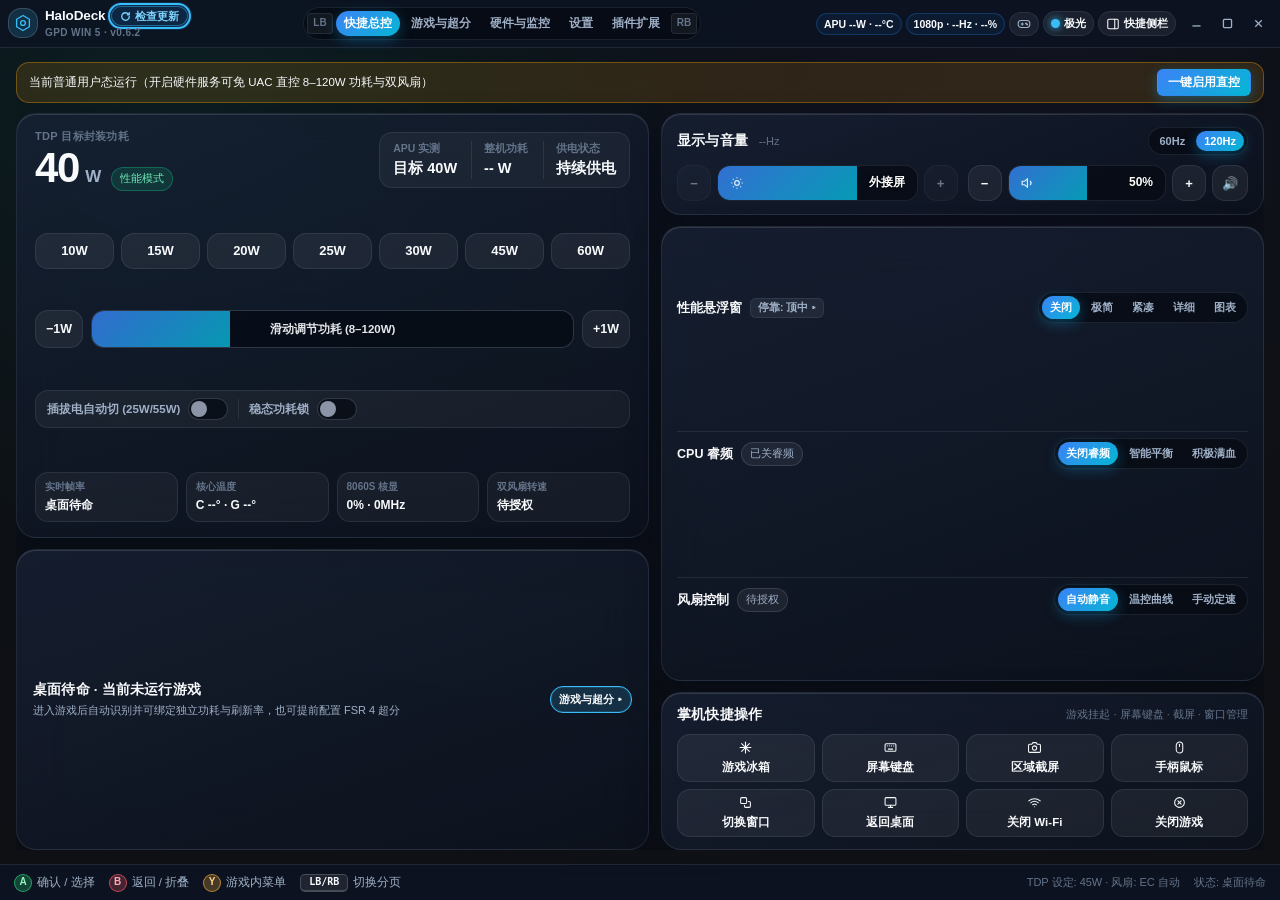
==== commit 9d1cf006: "feat(ui): v0.6.3 settings center, decluttered console/QAM UI, and 1:1 interactive preview harness" ====
--- a/src/HaloDeck.App/WebUI/index.html
+++ b/src/HaloDeck.App/WebUI/index.html
@@ -34,7 +34,7 @@
               <span id="topAppUpdateLabel">检查更新</span>
             </button>
           </div>
-          <span id="deviceTag" class="brand-sub">GPD WIN 5 · v0.6.2</span>
+          <span id="deviceTag" class="brand-sub">GPD WIN 5 · v0.6.3</span>
         </div>
       </div>
 
@@ -43,7 +43,7 @@
         <button class="tab-btn active" data-nav="handheld" data-focusable="true">快捷总控</button>
         <button class="tab-btn" data-nav="opti" data-focusable="true">游戏与超分</button>
         <button class="tab-btn" data-nav="monitor" data-focusable="true">硬件与监控</button>
-        <button class="tab-btn" data-nav="controls" data-focusable="true">手柄与设置</button>
+        <button class="tab-btn" data-nav="controls" data-focusable="true">设置</button>
         <button class="tab-btn tab-btn-plugins" data-nav="plugins" data-focusable="true">插件扩展<span id="topPluginCount" class="plugin-count-dot hidden">0</span></button>
         <span class="bumper-cap" title="RB 向右切换">RB</span>
       </nav>
@@ -66,16 +66,6 @@
           </svg>
           <span id="controllerLabel">键鼠 / 触摸</span>
         </div>
-
-        <button id="btnLayoutSwitch" class="top-pill-btn" data-focusable="true" title="切换布局风格：掌机大磁贴 / 桌面仪表盘">
-          <svg viewBox="0 0 24 24" width="13" height="13" fill="none" stroke="currentColor" stroke-width="1.9" stroke-linecap="round" stroke-linejoin="round">
-            <rect x="3" y="3" width="8" height="8" rx="2"></rect>
-            <rect x="13" y="3" width="8" height="5" rx="1.6"></rect>
-            <rect x="13" y="10" width="8" height="11" rx="2"></rect>
-            <rect x="3" y="13" width="8" height="8" rx="2"></rect>
-          </svg>
-          <span id="topLayoutLabel">磁贴</span>
-        </button>
 
         <button id="btnThemeSwitch" class="top-pill-btn theme-pill-btn" data-focusable="true" title="切换深浅配色：极光深色 / 凝霜浅色">
           <span class="theme-dot" aria-hidden="true"></span>
--- a/src/HaloDeck.App/WebUI/styles.css
+++ b/src/HaloDeck.App/WebUI/styles.css
@@ -5098,3 +5098,1120 @@
   border-color: rgba(148, 163, 184, 0.36);
   color: #1e293b;
 }
+
+/* XeFG MFG */
+.comp-desc {
+  display: block;
+  margin-top: 2px;
+  font-size: 10.5px;
+  line-height: 1.4;
+  color: var(--text-muted);
+}
+
+.xefg-mfg-hint {
+  margin: 0 14px 10px;
+  padding: 8px 11px;
+  border-radius: var(--radius-inner);
+  background: rgba(245, 158, 11, 0.13);
+  border: 1px solid rgba(245, 158, 11, 0.36);
+  color: #fbbf24;
+  font-size: 11px;
+  line-height: 1.45;
+}
+
+.xefg-mfg-hint-row {
+  display: flex;
+  align-items: center;
+  justify-content: space-between;
+  gap: 10px;
+}
+
+.xefg-mfg-hint-row .btn {
+  flex-shrink: 0;
+  white-space: nowrap;
+}
+
+.xefg-mfg-hint.is-qam {
+  margin: 0;
+  padding: 5px 8px;
+  font-size: 10.5px;
+}
+
+body[data-theme="frost"] .xefg-mfg-hint {
+  background: rgba(245, 158, 11, 0.12);
+  border-color: rgba(217, 119, 6, 0.34);
+  color: #92400e;
+}
+
+.qam-xefg-mfg-row {
+  display: flex;
+  align-items: center;
+  gap: 6px;
+}
+
+.qam-xefg-mfg-row .seg-group {
+  flex: 1;
+  min-width: 0;
+}
+
+.qam-xefg-mfg-row .seg-group .seg-btn {
+  flex: 1;
+  text-align: center;
+}
+
+.qam-dmfg-btn {
+  flex-shrink: 0;
+  white-space: nowrap;
+  padding: 5px 9px;
+}
+
+.qam-live-fg-row {
+  display: grid;
+  grid-template-columns: 1fr;
+  gap: 6px;
+}
+
+.qam-live-fg-row.has-restart {
+  grid-template-columns: 1.25fr 1fr;
+}
+
+.xefg-live-fg-btn {
+  border-color: rgba(56, 189, 248, 0.42);
+  background: rgba(14, 165, 233, 0.14);
+  color: #7dd3fc;
+}
+
+.xefg-live-fg-btn:hover {
+  border-color: rgba(56, 189, 248, 0.65);
+  background: rgba(14, 165, 233, 0.24);
+  color: #e0f2fe;
+}
+
+body[data-theme="frost"] .xefg-live-fg-btn {
+  border-color: rgba(2, 132, 199, 0.38);
+  background: rgba(14, 165, 233, 0.12);
+  color: #0369a1;
+}
+
+body[data-theme="frost"] .xefg-live-fg-btn:hover {
+  border-color: rgba(2, 132, 199, 0.58);
+  background: rgba(14, 165, 233, 0.2);
+  color: #075985;
+}
+
+.xefg-mfg-note {
+  font-size: 10px;
+  line-height: 1.35;
+  color: var(--text-muted);
+  text-align: center;
+}
+
+/* Menu Key 5-Second Diagnostic Capture Panel (Aurora + Frost) */
+.diag-capture-panel {
+  margin-top: 8px;
+  padding: 10px 12px;
+  border-radius: var(--radius-md);
+  border: 1px solid var(--border-strong);
+  background: var(--bg-well);
+  display: flex;
+  flex-direction: column;
+  gap: 8px;
+}
+
+.diag-capture-head {
+  display: flex;
+  align-items: center;
+  justify-content: space-between;
+  gap: 8px;
+  flex-wrap: wrap;
+}
+
+.diag-capture-title {
+  font-size: 12px;
+  font-weight: 700;
+  color: var(--text-primary);
+}
+
+.diag-capture-chips {
+  display: flex;
+  flex-wrap: wrap;
+  gap: 6px;
+}
+
+.diag-chip {
+  font-size: 10.5px;
+  padding: 2px 7px;
+  border-radius: 999px;
+  border: 1px solid var(--border);
+  background: var(--bg-row);
+  color: var(--text-secondary);
+  font-family: var(--font-mono);
+}
+
+.diag-chip.ok {
+  border-color: rgba(47, 214, 123, 0.42);
+  background: var(--success-soft);
+  color: #6ee7b7;
+}
+
+.diag-chip.warn {
+  border-color: rgba(245, 176, 66, 0.45);
+  background: var(--warning-soft);
+  color: #fcd34d;
+}
+
+.diag-capture-log {
+  max-height: 170px;
+  overflow-y: auto;
+  display: flex;
+  flex-direction: column;
+  gap: 4px;
+  padding: 6px 8px;
+  border-radius: var(--radius-sm);
+  border: 1px solid var(--border);
+  background: rgba(0, 0, 0, 0.24);
+  font-family: var(--font-mono);
+  font-size: 11px;
+}
+
+.diag-log-row {
+  display: flex;
+  align-items: baseline;
+  gap: 7px;
+  color: var(--text-primary);
+  word-break: break-all;
+}
+
+.diag-log-offset {
+  color: var(--text-muted);
+  flex-shrink: 0;
+}
+
+.diag-log-chan {
+  font-size: 10px;
+  padding: 1px 5px;
+  border-radius: 4px;
+  background: var(--accent-soft);
+  color: #7dd3fc;
+  flex-shrink: 0;
+}
+
+.diag-log-trigger {
+  font-size: 10px;
+  padding: 1px 5px;
+  border-radius: 4px;
+  background: var(--success-soft);
+  color: #6ee7b7;
+  flex-shrink: 0;
+}
+
+.diag-empty-hint {
+  font-size: 11.5px;
+  color: var(--text-secondary);
+  line-height: 1.45;
+}
+
+body[data-theme="frost"] .diag-capture-panel {
+  background: rgba(248, 250, 252, 0.92);
+  border-color: rgba(15, 23, 42, 0.16);
+}
+
+body[data-theme="frost"] .diag-chip {
+  background: rgba(15, 23, 42, 0.05);
+  border-color: rgba(15, 23, 42, 0.14);
+  color: #334155;
+}
+
+body[data-theme="frost"] .diag-chip.ok {
+  background: rgba(16, 185, 129, 0.14);
+  border-color: rgba(5, 150, 105, 0.36);
+  color: #047857;
+}
+
+body[data-theme="frost"] .diag-chip.warn {
+  background: rgba(245, 158, 11, 0.14);
+  border-color: rgba(217, 119, 6, 0.38);
+  color: #b45309;
+}
+
+body[data-theme="frost"] .diag-capture-log {
+  background: rgba(226, 232, 240, 0.65);
+  border-color: rgba(15, 23, 42, 0.12);
+}
+
+body[data-theme="frost"] .diag-log-chan {
+  background: rgba(37, 99, 235, 0.14);
+  color: #1d4ed8;
+}
+
+body[data-theme="frost"] .diag-log-trigger {
+  background: rgba(16, 185, 129, 0.16);
+  color: #047857;
+}
+
+.cw-row .btn {
+  white-space: nowrap;
+  flex-shrink: 0;
+}
+
+
+/* ==================== HaloDeck v0.6.3 UI Refactoring: Settings Center, Density Balance & Global Mirror ==================== */
+
+/* Tab 1 Bento Live Telemetry Strip & Balanced Proportions */
+.bento-power-card {
+  flex: 1.18;
+  gap: 10px;
+}
+
+.bento-telemetry-strip {
+  display: grid;
+  grid-template-columns: repeat(4, minmax(0, 1fr));
+  gap: 8px;
+  padding-top: 2px;
+}
+
+.bento-tele-cell {
+  padding: 7px 9px;
+  border-radius: var(--radius-inner);
+  background: var(--bg-subtile);
+  border: 1px solid var(--border);
+  display: flex;
+  flex-direction: column;
+  gap: 2px;
+  min-width: 0;
+}
+
+.bento-tele-label {
+  font-size: 10px;
+  font-weight: 600;
+  color: var(--text-muted);
+  white-space: nowrap;
+}
+
+.bento-tele-val {
+  font-size: 12px;
+  font-weight: 700;
+  color: var(--text-primary);
+  font-variant-numeric: tabular-nums;
+  white-space: nowrap;
+  overflow: hidden;
+  text-overflow: ellipsis;
+}
+
+.bento-game-card {
+  flex: 0.82;
+}
+
+/* Tab 2 Left Column Summary Card */
+.tune-summary-card {
+  padding: 9px 12px;
+  border-radius: var(--radius-card);
+  background: var(--bg-card);
+  border: 1px solid var(--border);
+  box-shadow: var(--card-shadow);
+  display: flex;
+  flex-direction: column;
+  gap: 6px;
+}
+
+.tune-summary-row {
+  display: flex;
+  align-items: center;
+  justify-content: space-between;
+  gap: 8px;
+  font-size: 11.5px;
+}
+
+.tune-summary-row span {
+  color: var(--text-muted);
+}
+
+.tune-summary-row strong {
+  color: var(--text-primary);
+  font-weight: 700;
+  font-variant-numeric: tabular-nums;
+  white-space: nowrap;
+  overflow: hidden;
+  text-overflow: ellipsis;
+}
+
+/* Tab 3 Monitor Right Card Balance & SMU Readback Strip */
+.mon-cpu-card {
+  display: flex;
+  flex-direction: column;
+  justify-content: space-between;
+  gap: 10px;
+}
+
+.mon-smu-readback {
+  display: grid;
+  grid-template-columns: repeat(4, minmax(0, 1fr));
+  gap: 8px;
+  margin-top: auto;
+}
+
+.mon-smu-pill {
+  padding: 8px 10px;
+  border-radius: var(--radius-inner);
+  background: var(--bg-subtile);
+  border: 1px solid var(--border);
+  display: flex;
+  flex-direction: column;
+  gap: 2px;
+}
+
+.mon-smu-pill span {
+  font-size: 10px;
+  font-weight: 600;
+  color: var(--text-muted);
+}
+
+.mon-smu-pill strong {
+  font-size: 13px;
+  font-weight: 800;
+  color: var(--text-primary);
+  font-variant-numeric: tabular-nums;
+}
+
+/* Tab 4 Settings Center: Left 188px Nav + Right Single-Column Focus */
+.settings-shell {
+  display: grid;
+  grid-template-columns: 188px minmax(0, 1fr);
+  gap: 14px;
+  height: 100%;
+  min-height: 0;
+  overflow: hidden;
+}
+
+.settings-nav {
+  display: flex;
+  flex-direction: column;
+  justify-content: space-between;
+  padding: 10px 8px;
+  border-radius: var(--radius-card);
+  background: var(--bg-card);
+  backdrop-filter: blur(24px) saturate(1.25);
+  border: 1px solid var(--border);
+  box-shadow: var(--card-shadow);
+  min-height: 0;
+  overflow-y: auto;
+}
+
+.settings-nav-list {
+  display: flex;
+  flex-direction: column;
+  gap: 5px;
+}
+
+.settings-nav-item {
+  width: 100%;
+  display: flex;
+  align-items: center;
+  gap: 9px;
+  padding: 9px 10px;
+  border-radius: var(--radius-inner);
+  border: 1px solid transparent;
+  background: transparent;
+  color: var(--text-secondary);
+  text-align: left;
+  cursor: pointer;
+  transition: background 0.14s ease, border-color 0.14s ease, color 0.14s ease;
+}
+
+.settings-nav-item:hover {
+  background: var(--surface-subtle);
+  color: var(--text-primary);
+}
+
+.settings-nav-item.active {
+  background: var(--accent-soft);
+  border-color: var(--accent);
+  color: var(--text-primary);
+  box-shadow: inset 0 0 0 1px var(--accent-soft);
+}
+
+.settings-nav-icon {
+  width: 28px;
+  height: 28px;
+  border-radius: 8px;
+  background: var(--surface-subtle);
+  border: 1px solid var(--border);
+  display: grid;
+  place-items: center;
+  flex-shrink: 0;
+  color: var(--text-secondary);
+}
+
+.settings-nav-item.active .settings-nav-icon {
+  background: var(--accent-grad);
+  border-color: transparent;
+  color: #ffffff;
+  box-shadow: 0 3px 10px var(--accent-glow);
+}
+
+.settings-nav-copy {
+  display: flex;
+  flex-direction: column;
+  gap: 1px;
+  min-width: 0;
+}
+
+.settings-nav-copy strong {
+  display: inline-flex;
+  align-items: center;
+  gap: 5px;
+  font-size: 12.5px;
+  font-weight: 700;
+  color: inherit;
+  white-space: nowrap;
+}
+
+.settings-nav-copy span {
+  font-size: 10px;
+  color: var(--text-muted);
+  white-space: nowrap;
+  overflow: hidden;
+  text-overflow: ellipsis;
+}
+
+.settings-nav-dot {
+  width: 7px;
+  height: 7px;
+  border-radius: 999px;
+  background: #10b981;
+  box-shadow: 0 0 8px rgba(16, 185, 129, 0.7);
+  flex-shrink: 0;
+}
+
+.settings-nav-footer {
+  padding: 10px 8px 4px;
+  border-top: 1px solid var(--border);
+  display: flex;
+  flex-direction: column;
+  gap: 2px;
+}
+
+.settings-nav-ver {
+  font-size: 11px;
+  font-weight: 700;
+  color: var(--text-secondary);
+}
+
+.settings-nav-arch {
+  font-size: 10px;
+  color: var(--text-muted);
+}
+
+.settings-pane {
+  min-width: 0;
+  min-height: 0;
+  display: flex;
+  flex-direction: column;
+  overflow: hidden;
+}
+
+.settings-pane-scroll {
+  flex: 1;
+  min-height: 0;
+  overflow-y: auto;
+  padding-right: 4px;
+  padding-bottom: 10px;
+  display: flex;
+  flex-direction: column;
+  gap: 12px;
+}
+
+.settings-section-head {
+  display: flex;
+  align-items: center;
+  justify-content: space-between;
+  gap: 12px;
+  padding: 2px 2px 0;
+}
+
+.settings-section-head h2 {
+  margin: 0;
+  font-size: 16px;
+  font-weight: 800;
+  color: var(--text-primary);
+  letter-spacing: -0.01em;
+}
+
+.settings-section-head p {
+  margin: 2px 0 0;
+  font-size: 11.5px;
+  color: var(--text-secondary);
+}
+
+.settings-backkey-grid {
+  display: grid;
+  grid-template-columns: repeat(2, minmax(0, 1fr));
+  gap: 10px;
+}
+
+.settings-disclosure-card {
+  overflow: hidden;
+}
+
+.comp-license-pill {
+  display: inline-flex;
+  align-items: center;
+  padding: 1px 7px;
+  border-radius: 999px;
+  font-size: 10px;
+  font-weight: 700;
+  background: var(--surface-subtle);
+  border: 1px solid var(--border);
+  color: var(--text-secondary);
+}
+
+/* About & Update Brand Header */
+.about-brand-card {
+  overflow: visible !important;
+}
+
+.about-brand-row {
+  display: flex;
+  align-items: center;
+  justify-content: space-between;
+  gap: 12px;
+  flex-wrap: wrap;
+}
+
+.about-brand-left {
+  display: flex;
+  align-items: center;
+  gap: 12px;
+  min-width: 0;
+}
+
+.about-brand-icon {
+  width: 44px;
+  height: 44px;
+  border-radius: 13px;
+  background: var(--accent-soft);
+  border: 1px solid var(--accent);
+  color: var(--accent);
+  display: grid;
+  place-items: center;
+  flex-shrink: 0;
+  box-shadow: 0 4px 16px var(--accent-glow);
+}
+
+.about-brand-name {
+  font-size: 16px;
+  font-weight: 800;
+  color: var(--text-primary);
+}
+
+/* Pure-DOM Gamepad-Friendly Download Mirror Dropdown */
+.mirror-picker-row {
+  overflow: visible !important;
+  position: relative;
+}
+
+.custom-select-wrap {
+  position: relative;
+  flex-shrink: 0;
+}
+
+.custom-select-trigger {
+  display: inline-flex;
+  align-items: center;
+  justify-content: space-between;
+  gap: 10px;
+  min-width: 215px;
+  height: 32px;
+  padding: 0 11px;
+  border-radius: var(--radius-inner);
+  border: 1px solid var(--border-strong);
+  background: var(--bg-well);
+  color: var(--text-primary);
+  font-size: 12px;
+  font-weight: 700;
+  cursor: pointer;
+  transition: border-color 0.14s ease, background 0.14s ease;
+}
+
+.custom-select-trigger:hover,
+.custom-select-trigger.is-open {
+  border-color: var(--accent);
+  background: var(--accent-soft);
+}
+
+.custom-select-trigger svg {
+  transition: transform 0.15s ease;
+  flex-shrink: 0;
+}
+
+.custom-select-trigger.is-open svg {
+  transform: rotate(180deg);
+}
+
+.custom-select-menu {
+  position: absolute;
+  top: calc(100% + 6px);
+  right: 0;
+  width: 290px;
+  padding: 6px;
+  border-radius: var(--radius-inner);
+  background: #0f172a;
+  border: 1px solid var(--border-strong);
+  box-shadow: 0 16px 36px rgba(2, 6, 23, 0.65);
+  z-index: 60;
+  display: flex;
+  flex-direction: column;
+  gap: 4px;
+}
+
+.custom-select-option {
+  width: 100%;
+  display: flex;
+  align-items: center;
+  justify-content: space-between;
+  gap: 8px;
+  padding: 8px 10px;
+  border-radius: 9px;
+  border: 1px solid transparent;
+  background: transparent;
+  color: var(--text-primary);
+  text-align: left;
+  cursor: pointer;
+  transition: background 0.12s ease, border-color 0.12s ease;
+}
+
+.custom-select-option:hover {
+  background: var(--surface-subtle);
+}
+
+.custom-select-option.active {
+  background: var(--accent-soft);
+  border-color: var(--accent);
+}
+
+.custom-select-opt-copy {
+  display: flex;
+  flex-direction: column;
+  gap: 2px;
+  min-width: 0;
+}
+
+.custom-select-opt-copy strong {
+  font-size: 12px;
+  font-weight: 700;
+  color: var(--text-primary);
+}
+
+.custom-select-opt-copy span {
+  font-size: 10.5px;
+  color: var(--text-secondary);
+}
+
+.custom-select-check {
+  font-size: 13px;
+  font-weight: 800;
+  color: var(--accent);
+  flex-shrink: 0;
+}
+
+.mirror-custom-row {
+  display: flex;
+  align-items: center;
+  gap: 8px;
+  padding: 8px 12px;
+  border-top: 1px solid var(--border);
+  background: var(--bg-well);
+}
+
+.diag-path-mono {
+  font-family: var(--font-mono, Consolas, monospace);
+  font-size: 11px !important;
+  word-break: break-all;
+}
+
+.diag-runtime-grid {
+  margin-top: 10px;
+  display: grid;
+  grid-template-columns: repeat(2, minmax(0, 1fr));
+  gap: 8px;
+}
+
+.diag-runtime-cell {
+  padding: 8px 11px;
+  border-radius: var(--radius-inner);
+  background: var(--bg-subtile);
+  border: 1px solid var(--border);
+  display: flex;
+  flex-direction: column;
+  gap: 2px;
+  min-width: 0;
+}
+
+.diag-rt-label {
+  font-size: 10.5px;
+  font-weight: 600;
+  color: var(--text-muted);
+}
+
+.diag-rt-val {
+  font-size: 12px;
+  font-weight: 700;
+  color: var(--text-primary);
+  white-space: nowrap;
+  overflow: hidden;
+  text-overflow: ellipsis;
+}
+
+/* Community & Support Sub-tab */
+.community-hero-top {
+  display: flex;
+  align-items: flex-start;
+  gap: 14px;
+}
+
+.community-hero-copy h3 {
+  margin: 0;
+  font-size: 15px;
+  font-weight: 800;
+  color: var(--text-primary);
+}
+
+.community-hero-copy p {
+  margin: 5px 0 9px;
+  font-size: 12px;
+  line-height: 1.55;
+  color: var(--text-secondary);
+}
+
+.community-hero-pills {
+  display: flex;
+  align-items: center;
+  gap: 6px;
+  flex-wrap: wrap;
+}
+
+.community-social-grid {
+  display: grid;
+  grid-template-columns: repeat(2, minmax(0, 1fr));
+  gap: 10px;
+}
+
+.community-social-card {
+  display: flex;
+  align-items: center;
+  gap: 11px;
+  padding: 12px 14px;
+  border-radius: var(--radius-card);
+  background: var(--bg-card);
+  border: 1px solid var(--border);
+  box-shadow: var(--card-shadow);
+  color: var(--text-primary);
+  text-align: left;
+  cursor: pointer;
+  transition: border-color 0.14s ease, transform 0.12s ease, background 0.14s ease;
+}
+
+.community-social-card:hover {
+  border-color: var(--accent);
+  transform: translateY(-1px);
+}
+
+.social-icon {
+  width: 38px;
+  height: 38px;
+  border-radius: 11px;
+  display: grid;
+  place-items: center;
+  flex-shrink: 0;
+  border: 1px solid var(--border);
+}
+
+.social-icon.is-github {
+  background: rgba(148, 163, 184, 0.16);
+  color: var(--text-primary);
+}
+
+.social-icon.is-bili {
+  background: rgba(244, 114, 182, 0.16);
+  border-color: rgba(244, 114, 182, 0.36);
+  color: #f472b6;
+}
+
+.social-icon.is-group {
+  background: rgba(56, 189, 248, 0.16);
+  border-color: rgba(56, 189, 248, 0.36);
+  color: #38bdf8;
+}
+
+.social-icon.is-social {
+  background: rgba(167, 139, 250, 0.16);
+  border-color: rgba(167, 139, 250, 0.36);
+  color: #a78bfa;
+}
+
+.social-card-copy {
+  flex: 1;
+  min-width: 0;
+  display: flex;
+  flex-direction: column;
+  gap: 2px;
+}
+
+.social-card-copy strong {
+  font-size: 13px;
+  font-weight: 700;
+  color: var(--text-primary);
+}
+
+.social-card-copy span {
+  font-size: 11px;
+  color: var(--text-secondary);
+  line-height: 1.35;
+}
+
+.social-card-cta {
+  font-size: 11px;
+  font-weight: 700;
+  color: var(--accent);
+  white-space: nowrap;
+  flex-shrink: 0;
+}
+
+.donate-choice-grid {
+  display: grid;
+  grid-template-columns: repeat(2, minmax(0, 1fr));
+  gap: 10px;
+}
+
+.donate-choice-card {
+  display: flex;
+  align-items: center;
+  justify-content: space-between;
+  gap: 10px;
+  padding: 11px 13px;
+  border-radius: var(--radius-inner);
+  background: var(--bg-subtile);
+  border: 1px solid var(--border);
+}
+
+.donate-choice-copy {
+  display: flex;
+  flex-direction: column;
+  gap: 2px;
+  min-width: 0;
+}
+
+.donate-choice-copy strong {
+  font-size: 12.5px;
+  font-weight: 700;
+  color: var(--text-primary);
+}
+
+.donate-choice-copy span {
+  font-size: 11px;
+  color: var(--text-secondary);
+}
+
+.community-qr-card {
+  display: flex;
+  align-items: center;
+  gap: 16px;
+  padding: 14px;
+  border-radius: var(--radius-inner);
+  background: var(--bg-well);
+  border: 1px solid var(--border);
+}
+
+.community-qr-mock {
+  width: 108px;
+  height: 108px;
+  border-radius: 12px;
+  background: #ffffff;
+  color: #0f172a;
+  display: grid;
+  place-items: center;
+  flex-shrink: 0;
+}
+
+.community-qr-copy {
+  display: flex;
+  flex-direction: column;
+  gap: 4px;
+}
+
+.donate-modal-grid {
+  display: grid;
+  grid-template-columns: repeat(2, minmax(0, 1fr));
+  gap: 12px;
+}
+
+.donate-qr-slot {
+  padding: 14px;
+  border-radius: var(--radius-inner);
+  background: var(--bg-well);
+  border: 1px solid var(--border);
+  display: flex;
+  flex-direction: column;
+  align-items: center;
+  gap: 10px;
+}
+
+.donate-qr-badge {
+  padding: 3px 10px;
+  border-radius: 999px;
+  font-size: 11.5px;
+  font-weight: 700;
+}
+
+.donate-qr-slot.is-wechat .donate-qr-badge {
+  background: rgba(16, 185, 129, 0.16);
+  color: #34d399;
+}
+
+.donate-qr-slot.is-alipay .donate-qr-badge {
+  background: rgba(56, 189, 248, 0.16);
+  color: #38bdf8;
+}
+
+.donate-qr-frame {
+  width: 104px;
+  height: 104px;
+  border-radius: 12px;
+  background: #ffffff;
+  color: #0f172a;
+  display: grid;
+  place-items: center;
+}
+
+/* Tab 5 Global Download Mirror Status Bar */
+.plugin-subtabs-bar {
+  display: flex;
+  align-items: center;
+  justify-content: space-between;
+  gap: 10px;
+  flex-wrap: wrap;
+  margin-bottom: 10px;
+}
+
+.global-mirror-bar {
+  display: inline-flex;
+  align-items: center;
+  gap: 7px;
+  padding: 4px 6px 4px 10px;
+  border-radius: 999px;
+  background: var(--bg-well);
+  border: 1px solid var(--border);
+  font-size: 11px;
+  color: var(--text-secondary);
+}
+
+.global-mirror-dot {
+  width: 7px;
+  height: 7px;
+  border-radius: 999px;
+  background: #94a3b8;
+  flex-shrink: 0;
+}
+
+.global-mirror-dot.is-mirror {
+  background: #10b981;
+  box-shadow: 0 0 8px rgba(16, 185, 129, 0.6);
+}
+
+.global-mirror-text strong {
+  color: var(--text-primary);
+  font-weight: 700;
+}
+
+/* Frost Light Theme High-Contrast Overrides for v0.6.3 Components */
+body[data-theme="frost"] .custom-select-menu {
+  background: #ffffff;
+  border-color: rgba(15, 23, 42, 0.16);
+  box-shadow: 0 14px 32px rgba(15, 23, 42, 0.16);
+}
+
+body[data-theme="frost"] .custom-select-trigger {
+  background: #ffffff;
+  border-color: rgba(15, 23, 42, 0.16);
+  color: #0f172a;
+}
+
+body[data-theme="frost"] .custom-select-trigger:hover,
+body[data-theme="frost"] .custom-select-trigger.is-open {
+  background: rgba(37, 99, 235, 0.08);
+  border-color: #2563eb;
+}
+
+body[data-theme="frost"] .social-icon.is-bili {
+  background: rgba(219, 39, 119, 0.1);
+  border-color: rgba(219, 39, 119, 0.28);
+  color: #db2777;
+}
+
+body[data-theme="frost"] .social-icon.is-group {
+  background: rgba(37, 99, 235, 0.1);
+  border-color: rgba(37, 99, 235, 0.28);
+  color: #2563eb;
+}
+
+body[data-theme="frost"] .social-icon.is-social {
+  background: rgba(124, 58, 237, 0.1);
+  border-color: rgba(124, 58, 237, 0.28);
+  color: #7c3aed;
+}
+
+body[data-theme="frost"] .donate-qr-slot.is-wechat .donate-qr-badge {
+  color: #047857;
+}
+
+body[data-theme="frost"] .donate-qr-slot.is-alipay .donate-qr-badge {
+  color: #0369a1;
+}
+
+body[data-theme="frost"] .osd-preview-box {
+  background:
+    radial-gradient(circle at 75% 25%, rgba(37, 99, 235, 0.16), transparent 52%),
+    radial-gradient(circle at 20% 80%, rgba(13, 148, 136, 0.14), transparent 50%),
+    linear-gradient(135deg, #dce6f5 0%, #c8d6eb 100%);
+  border-color: rgba(15, 23, 42, 0.14);
+}
+
+body[data-theme="frost"] .osd-preview-hud {
+  background: rgba(15, 23, 42, 0.84);
+  color: #f8fafc;
+}
+
+body[data-theme="frost"] .sub-tab-btn:hover,
+body[data-theme="frost"] .sub-tab-btn:focus-visible {
+  color: #0f172a;
+  background: rgba(15, 23, 42, 0.06);
+}
+
+.hero-title {
+  color: #ffffff !important;
+  text-shadow: 0 2px 10px rgba(0, 0, 0, 0.55);
+}
+
+body[data-theme="frost"] .pill-badge.blue {
+  background: rgba(37, 99, 235, 0.13) !important;
+  border-color: rgba(37, 99, 235, 0.34) !important;
+  color: #1d4ed8 !important;
+}
+
+body[data-theme="frost"] .pill-badge.warn {
+  background: rgba(245, 158, 11, 0.16) !important;
+  border-color: rgba(217, 119, 6, 0.38) !important;
+  color: #b45309 !important;
+}
+
+body[data-theme="frost"] .hero-top-pills .pill-badge.blue {
+  background: rgba(14, 165, 233, 0.28) !important;
+  border-color: rgba(125, 211, 252, 0.52) !important;
+  color: #f0f9ff !important;
+}
+
+body[data-theme="frost"] .hero-top-pills .pill-badge.live {
+  background: rgba(16, 185, 129, 0.28) !important;
+  border-color: rgba(110, 231, 183, 0.52) !important;
+  color: #ecfdf5 !important;
+}
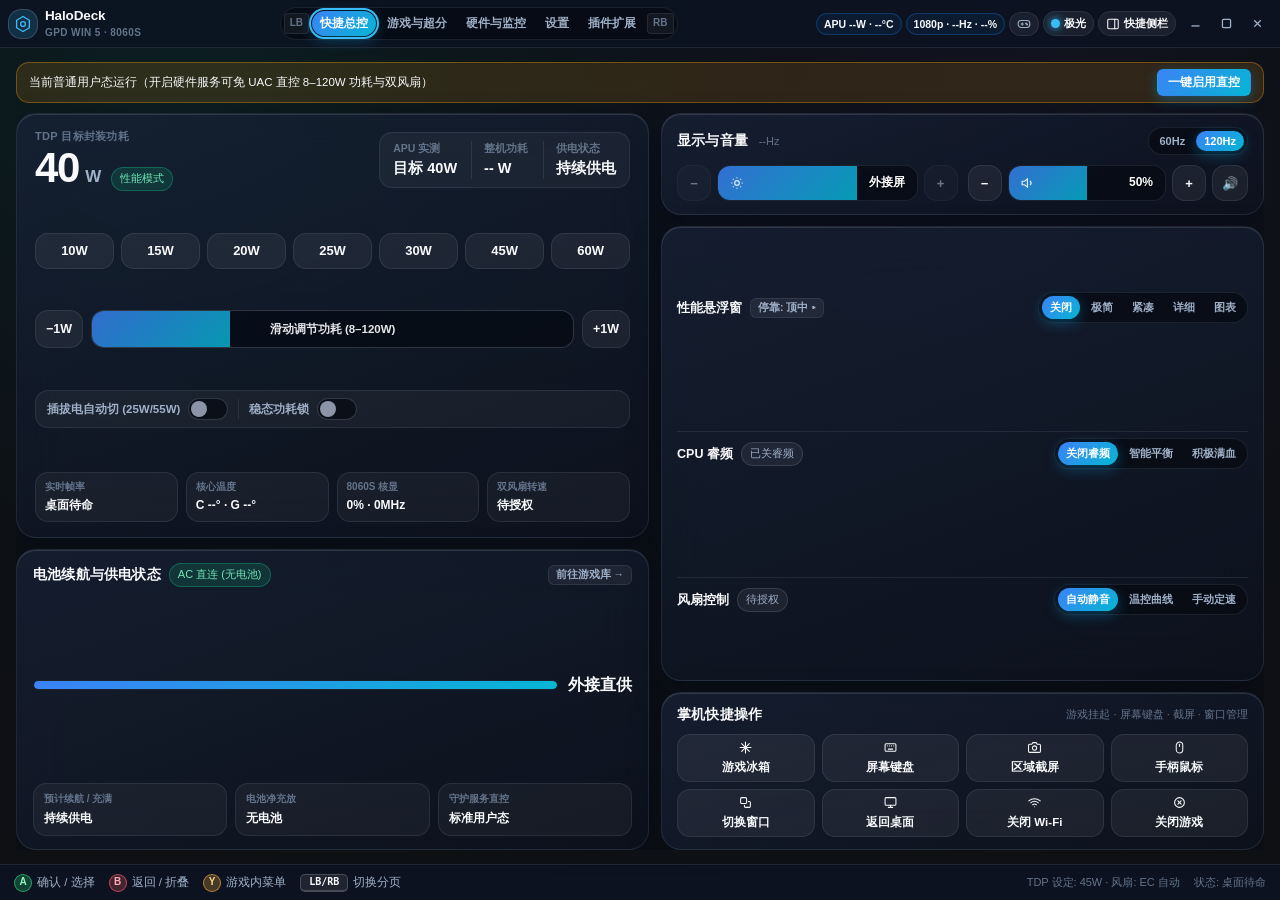
==== commit 51f387ab: "feat(v0.6.3): refine UI per feedback and wire C# diagnostics/mirror/folder RPCs" ====
--- a/src/HaloDeck.App/WebUI/index.html
+++ b/src/HaloDeck.App/WebUI/index.html
@@ -24,17 +24,8 @@
           </svg>
         </div>
         <div class="brand-copy">
-          <div class="brand-title-row">
-            <span class="brand-title">HaloDeck</span>
-            <button id="btnTopAppVersion" class="brand-ver-pill" data-focusable="true" title="点击检查 HaloDeck 在线更新">
-              <svg viewBox="0 0 16 16" width="11" height="11" fill="none" stroke="currentColor" stroke-width="1.9" stroke-linecap="round" stroke-linejoin="round" aria-hidden="true">
-                <path d="M13.5 8a5.5 5.5 0 1 1-1.35-3.6"></path>
-                <polyline points="13.5 2.5 13.5 5.5 10.5 5.5"></polyline>
-              </svg>
-              <span id="topAppUpdateLabel">检查更新</span>
-            </button>
-          </div>
-          <span id="deviceTag" class="brand-sub">GPD WIN 5 · v0.6.3</span>
+          <span class="brand-title">HaloDeck</span>
+          <span id="deviceTag" class="brand-sub">GPD WIN 5 · 8060S</span>
         </div>
       </div>
 
@@ -43,7 +34,7 @@
         <button class="tab-btn active" data-nav="handheld" data-focusable="true">快捷总控</button>
         <button class="tab-btn" data-nav="opti" data-focusable="true">游戏与超分</button>
         <button class="tab-btn" data-nav="monitor" data-focusable="true">硬件与监控</button>
-        <button class="tab-btn" data-nav="controls" data-focusable="true">设置</button>
+        <button class="tab-btn tab-btn-settings" data-nav="controls" data-focusable="true">设置<span id="topSettingsUpdateDot" class="settings-update-dot hidden" aria-label="发现新版本"></span></button>
         <button class="tab-btn tab-btn-plugins" data-nav="plugins" data-focusable="true">插件扩展<span id="topPluginCount" class="plugin-count-dot hidden">0</span></button>
         <span class="bumper-cap" title="RB 向右切换">RB</span>
       </nav>
--- a/src/HaloDeck.App/WebUI/styles.css
+++ b/src/HaloDeck.App/WebUI/styles.css
@@ -6215,3 +6215,144 @@
   border-color: rgba(110, 231, 183, 0.52) !important;
   color: #ecfdf5 !important;
 }
+
+
+/* ==================== v0.6.3 Polish: Top Settings Update Dot, Standby Battery Card & 3-Col Community ==================== */
+.tab-btn-settings {
+  position: relative;
+  display: inline-flex;
+  align-items: center;
+  gap: 5px;
+}
+
+.settings-update-dot {
+  width: 7px;
+  height: 7px;
+  border-radius: 999px;
+  background: #10b981;
+  box-shadow: 0 0 8px rgba(16, 185, 129, 0.85);
+  flex-shrink: 0;
+}
+
+.tab-btn-settings.active .settings-update-dot {
+  background: #ffffff;
+  box-shadow: 0 0 6px rgba(255, 255, 255, 0.9);
+}
+
+/* Tab 1 Bottom-Left Standby Battery & Power Status Card */
+.bento-power-status-card {
+  display: flex;
+  flex-direction: column;
+  justify-content: space-between;
+  gap: 10px;
+}
+
+.bento-standby-head {
+  display: flex;
+  align-items: center;
+  justify-content: space-between;
+  gap: 10px;
+}
+
+.bento-standby-title-group {
+  display: flex;
+  align-items: center;
+  gap: 8px;
+  min-width: 0;
+}
+
+.bento-standby-bar-row {
+  display: flex;
+  align-items: center;
+  gap: 10px;
+}
+
+.bento-standby-bar {
+  flex: 1;
+  height: 10px;
+  border-radius: 999px;
+  background: var(--bg-well);
+  border: 1px solid var(--border);
+  overflow: hidden;
+}
+
+.bento-standby-bar-fill {
+  height: 100%;
+  border-radius: 999px;
+  background: var(--accent-grad);
+  transition: width 0.25s ease;
+}
+
+.bento-standby-bar-fill.is-charging {
+  background: linear-gradient(90deg, #10b981 0%, #06b6d4 100%);
+}
+
+.bento-standby-pct {
+  font-size: 16px;
+  font-weight: 800;
+  color: var(--text-primary);
+  font-variant-numeric: tabular-nums;
+  white-space: nowrap;
+}
+
+.bento-standby-grid {
+  display: grid;
+  grid-template-columns: repeat(3, minmax(0, 1fr));
+  gap: 8px;
+}
+
+.bento-standby-cell {
+  padding: 8px 10px;
+  border-radius: var(--radius-inner);
+  background: var(--bg-subtile);
+  border: 1px solid var(--border);
+  display: flex;
+  flex-direction: column;
+  gap: 3px;
+  min-width: 0;
+}
+
+/* Tab 4 Community 3-Card Balanced Grid */
+.community-social-grid.cols-3 {
+  grid-template-columns: repeat(3, minmax(0, 1fr));
+  gap: 12px;
+}
+
+.community-social-card.is-vertical {
+  flex-direction: column;
+  align-items: stretch;
+  justify-content: space-between;
+  gap: 12px;
+  padding: 15px 15px 13px;
+  min-height: 154px;
+}
+
+.social-card-head {
+  display: flex;
+  align-items: center;
+  justify-content: space-between;
+  gap: 8px;
+}
+
+.social-icon.is-author {
+  background: rgba(56, 189, 248, 0.16);
+  border-color: rgba(56, 189, 248, 0.36);
+  color: #38bdf8;
+}
+
+.social-card-url {
+  font-size: 10.5px;
+  font-family: var(--font-mono, Consolas, monospace);
+  color: var(--text-muted);
+  white-space: nowrap;
+  overflow: hidden;
+  text-overflow: ellipsis;
+  padding-top: 6px;
+  border-top: 1px solid var(--border);
+}
+
+body[data-theme="frost"] .social-icon.is-author {
+  background: rgba(37, 99, 235, 0.1);
+  border-color: rgba(37, 99, 235, 0.28);
+  color: #2563eb;
+}
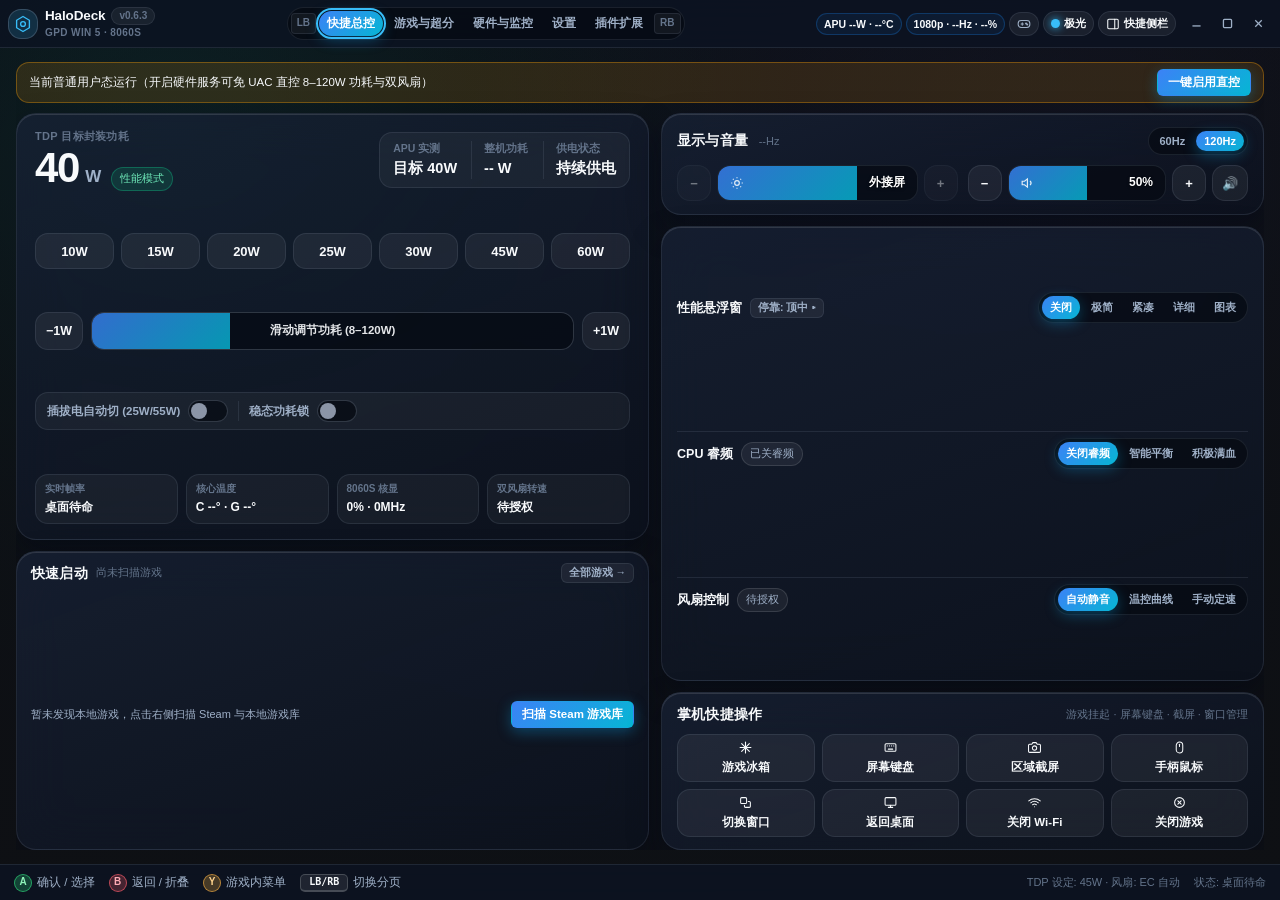
==== commit 9c7254b4: "feat(v0.6.3): polish top version chip, Quick Launch standby card, and remove redundant controls" ====
--- a/src/HaloDeck.App/WebUI/index.html
+++ b/src/HaloDeck.App/WebUI/index.html
@@ -24,7 +24,10 @@
           </svg>
         </div>
         <div class="brand-copy">
-          <span class="brand-title">HaloDeck</span>
+          <div class="brand-title-row">
+            <span class="brand-title">HaloDeck</span>
+            <button id="btnTopAppVersion" class="brand-ver-chip" title="前往更新与诊断">v0.6.3</button>
+          </div>
           <span id="deviceTag" class="brand-sub">GPD WIN 5 · 8060S</span>
         </div>
       </div>
@@ -34,7 +37,7 @@
         <button class="tab-btn active" data-nav="handheld" data-focusable="true">快捷总控</button>
         <button class="tab-btn" data-nav="opti" data-focusable="true">游戏与超分</button>
         <button class="tab-btn" data-nav="monitor" data-focusable="true">硬件与监控</button>
-        <button class="tab-btn tab-btn-settings" data-nav="controls" data-focusable="true">设置<span id="topSettingsUpdateDot" class="settings-update-dot hidden" aria-label="发现新版本"></span></button>
+        <button class="tab-btn" data-nav="controls" data-focusable="true">设置</button>
         <button class="tab-btn tab-btn-plugins" data-nav="plugins" data-focusable="true">插件扩展<span id="topPluginCount" class="plugin-count-dot hidden">0</span></button>
         <span class="bumper-cap" title="RB 向右切换">RB</span>
       </nav>
--- a/src/HaloDeck.App/WebUI/styles.css
+++ b/src/HaloDeck.App/WebUI/styles.css
@@ -6356,3 +6356,144 @@
   border-color: rgba(37, 99, 235, 0.28);
   color: #2563eb;
 }
+
+
+/* ==================== v0.6.3 Final Polish: Subtle Top Version Chip & Tab 1 Quick Launch Card ==================== */
+.brand-ver-chip {
+  display: inline-flex;
+  align-items: center;
+  height: 18px;
+  padding: 0 7px;
+  border-radius: 999px;
+  border: 1px solid var(--border);
+  background: var(--surface-subtle);
+  color: var(--text-muted);
+  font-size: 10px;
+  font-weight: 700;
+  font-variant-numeric: tabular-nums;
+  line-height: 1;
+  cursor: pointer;
+  white-space: nowrap;
+  transition: background 0.14s ease, border-color 0.14s ease, color 0.14s ease;
+}
+
+.brand-ver-chip:hover {
+  border-color: var(--border-strong);
+  color: var(--text-primary);
+  background: var(--accent-soft);
+}
+
+.brand-ver-chip.has-update {
+  border-color: rgba(16, 185, 129, 0.52);
+  background: rgba(16, 185, 129, 0.2);
+  color: #6ee7b7;
+  box-shadow: 0 0 10px rgba(16, 185, 129, 0.28);
+}
+
+body[data-theme="frost"] .brand-ver-chip {
+  background: rgba(15, 23, 42, 0.055);
+  border-color: rgba(15, 23, 42, 0.12);
+  color: #64748b;
+}
+
+body[data-theme="frost"] .brand-ver-chip:hover {
+  background: rgba(37, 99, 235, 0.1);
+  border-color: rgba(37, 99, 235, 0.34);
+  color: #1d4ed8;
+}
+
+body[data-theme="frost"] .brand-ver-chip.has-update {
+  background: rgba(16, 185, 129, 0.16);
+  border-color: rgba(5, 150, 105, 0.44);
+  color: #047857;
+  box-shadow: none;
+}
+
+/* Tab 1 Bottom-Left Quick Launch Game Card */
+.bento-quicklaunch-card {
+  padding: 11px 14px !important;
+  gap: 8px;
+  justify-content: flex-start;
+}
+
+.bento-ql-head {
+  display: flex;
+  align-items: center;
+  justify-content: space-between;
+  gap: 8px;
+  flex-shrink: 0;
+}
+
+.bento-ql-list {
+  flex: 1;
+  min-height: 0;
+  display: flex;
+  flex-direction: column;
+  justify-content: space-between;
+  gap: 6px;
+}
+
+.bento-ql-row {
+  display: flex;
+  align-items: center;
+  gap: 9px;
+  padding: 5px 8px;
+  border-radius: var(--radius-inner);
+  background: var(--bg-subtile);
+  border: 1px solid var(--border);
+  min-width: 0;
+}
+
+.bento-ql-thumb {
+  width: 34px;
+  height: 24px;
+  border-radius: 6px;
+  object-fit: cover;
+  border: 1px solid var(--border);
+  flex-shrink: 0;
+}
+
+.bento-ql-thumb.placeholder {
+  display: grid;
+  place-items: center;
+  background: var(--bg-well);
+  font-size: 12px;
+}
+
+.bento-ql-meta {
+  flex: 1;
+  min-width: 0;
+  display: flex;
+  align-items: center;
+  gap: 7px;
+}
+
+.bento-ql-title {
+  font-size: 12px;
+  font-weight: 700;
+  color: var(--text-primary);
+  white-space: nowrap;
+  overflow: hidden;
+  text-overflow: ellipsis;
+}
+
+.bento-ql-actions {
+  display: flex;
+  align-items: center;
+  gap: 5px;
+  flex-shrink: 0;
+}
+
+.bento-ql-actions .btn-sm {
+  padding: 3px 9px;
+  font-size: 11px;
+  min-height: 24px;
+}
+
+.bento-ql-empty {
+  flex: 1;
+  display: flex;
+  align-items: center;
+  justify-content: space-between;
+  gap: 10px;
+}
